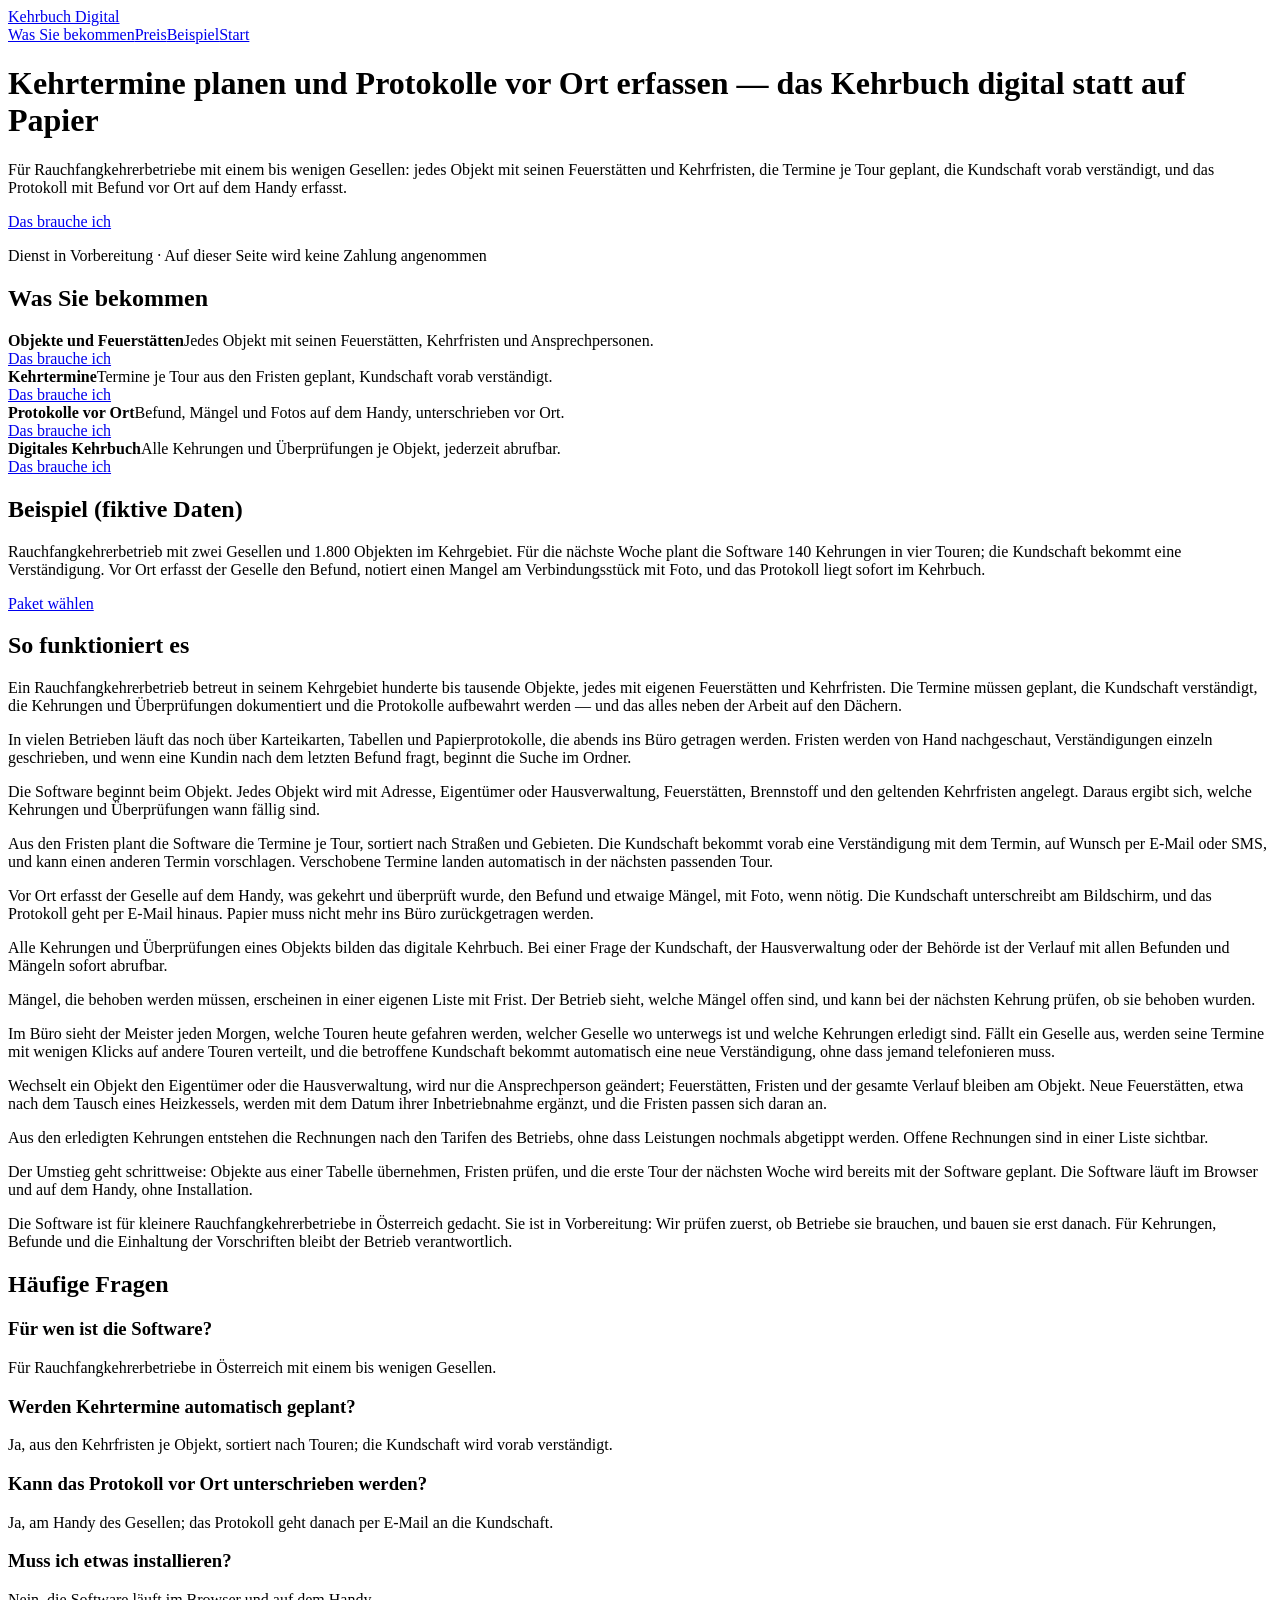
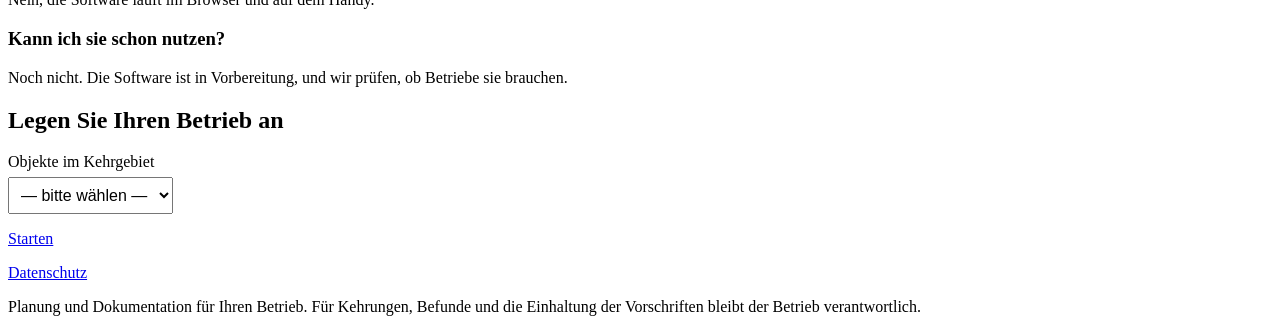
==== index.html @ efc9d14d "Смок kehrbuch: правка автора (_Гипотезы)" ====
<!doctype html>
<html lang="de-AT">
<head>
<meta charset="utf-8">
<!-- Google Tag Manager -->
<script>(function(w,d,s,l,i){w[l]=w[l]||[];w[l].push({'gtm.start':
new Date().getTime(),event:'gtm.js'});var f=d.getElementsByTagName(s)[0],
j=d.createElement(s),dl=l!='dataLayer'?'&l='+l:'';j.async=true;j.src=
'https://www.googletagmanager.com/gtm.js?id='+i+dl;f.parentNode.insertBefore(j,f);
})(window,document,'script','dataLayer','GTM-MS74G3LD');</script>
<!-- End Google Tag Manager -->
<meta name="viewport" content="width=device-width,initial-scale=1">
<link rel="canonical" href="https://kehrbuch.dokufile.com/">
<title>Rauchfangkehrer-Software — Kehrtermine und Protokolle</title>
<meta name="description" content="Für Rauchfangkehrer in Österreich: Kehrtermine je Objekt planen, Kundschaft verständigen, Befunde vor Ort erfassen und das Kehrbuch digital.">
<link rel="icon" href="favicon.svg">
<link rel="stylesheet" href="style.css">
<script src="smoke.js" defer></script>
<!-- faq-jsonld:start -->
<script type="application/ld+json">
{
 "@context": "https://schema.org",
 "@type": "FAQPage",
 "mainEntity": [
  {
   "@type": "Question",
   "name": "Für wen ist die Software?",
   "acceptedAnswer": {
    "@type": "Answer",
    "text": "Für Rauchfangkehrerbetriebe in Österreich mit einem bis wenigen Gesellen."
   }
  },
  {
   "@type": "Question",
   "name": "Werden Kehrtermine automatisch geplant?",
   "acceptedAnswer": {
    "@type": "Answer",
    "text": "Ja, aus den Kehrfristen je Objekt, sortiert nach Touren; die Kundschaft wird vorab verständigt."
   }
  },
  {
   "@type": "Question",
   "name": "Kann das Protokoll vor Ort unterschrieben werden?",
   "acceptedAnswer": {
    "@type": "Answer",
    "text": "Ja, am Handy des Gesellen; das Protokoll geht danach per E-Mail an die Kundschaft."
   }
  },
  {
   "@type": "Question",
   "name": "Muss ich etwas installieren?",
   "acceptedAnswer": {
    "@type": "Answer",
    "text": "Nein, die Software läuft im Browser und auf dem Handy."
   }
  },
  {
   "@type": "Question",
   "name": "Kann ich sie schon nutzen?",
   "acceptedAnswer": {
    "@type": "Answer",
    "text": "Noch nicht. Die Software ist in Vorbereitung, und wir prüfen, ob Betriebe sie brauchen."
   }
  }
 ]
}
</script>
<!-- faq-jsonld:end -->
</head>
<body>
<!-- Google Tag Manager (noscript) -->
<noscript><iframe src="https://www.googletagmanager.com/ns.html?id=GTM-MS74G3LD"
height="0" width="0" style="display:none;visibility:hidden"></iframe></noscript>
<!-- End Google Tag Manager (noscript) -->

<header><div class="wrap">
  <div class="logo"><a href="index.html" data-ev="click_logo_home">Kehrbuch Digital</a></div>
  <nav class="top"><a href="#was" data-ev="click_nav_was">Was Sie bekommen</a><a href="price.html" data-ev="click_nav_preis">Preis</a><a href="#beispiel" data-ev="click_nav_beispiel">Beispiel</a><a href="#start" data-ev="click_nav_start">Start</a></nav>
</div></header>

<div class="wrap">
  <div class="hero">
    <h1>Kehrtermine planen und Protokolle vor Ort erfassen — das Kehrbuch digital statt auf Papier</h1>
    <p class="sub">Für Rauchfangkehrerbetriebe mit einem bis wenigen Gesellen: jedes Objekt mit seinen Feuerstätten und Kehrfristen, die Termine je Tour geplant, die Kundschaft vorab verständigt, und das Protokoll mit Befund vor Ort auf dem Handy erfasst.</p>
    <a class="cta" href="price.html" data-ev="cta_click">Das brauche ich</a>
    <p class="cta-note">Dienst in Vorbereitung · Auf dieser Seite wird keine Zahlung angenommen</p>
  </div>

  <section id="was" data-view="features_view">
    <h2>Was Sie bekommen</h2>
    <div class="grid">
      <div class="card"><b>Objekte und Feuerstätten</b><span>Jedes Objekt mit seinen Feuerstätten, Kehrfristen und Ansprechpersonen.</span><br><a class="btn" href="price.html" data-ev="feature_objekte">Das brauche ich</a></div>
      <div class="card"><b>Kehrtermine</b><span>Termine je Tour aus den Fristen geplant, Kundschaft vorab verständigt.</span><br><a class="btn" href="price.html" data-ev="feature_termine">Das brauche ich</a></div>
      <div class="card"><b>Protokolle vor Ort</b><span>Befund, Mängel und Fotos auf dem Handy, unterschrieben vor Ort.</span><br><a class="btn" href="price.html" data-ev="feature_protokoll">Das brauche ich</a></div>
      <div class="card"><b>Digitales Kehrbuch</b><span>Alle Kehrungen und Überprüfungen je Objekt, jederzeit abrufbar.</span><br><a class="btn" href="price.html" data-ev="feature_kehrbuch">Das brauche ich</a></div>
    </div>
  </section>

  <section id="beispiel" data-view="example_view">
    <h2>Beispiel (fiktive Daten)</h2>
    <p class="fine">Rauchfangkehrerbetrieb mit zwei Gesellen und 1.800 Objekten im Kehrgebiet. Für die nächste Woche plant die Software 140 Kehrungen in vier Touren; die Kundschaft bekommt eine Verständigung. Vor Ort erfasst der Geselle den Befund, notiert einen Mangel am Verbindungsstück mit Foto, und das Protokoll liegt sofort im Kehrbuch.</p>
    <a class="cta" href="price.html" data-ev="click_cta_after_example">Paket wählen</a>
  </section>
<!-- seo-tekst:start -->
  <section id="opis">
    <h2>So funktioniert es</h2>
    <p>Ein Rauchfangkehrerbetrieb betreut in seinem Kehrgebiet hunderte bis tausende Objekte, jedes mit eigenen Feuerstätten und Kehrfristen. Die Termine müssen geplant, die Kundschaft verständigt, die Kehrungen und Überprüfungen dokumentiert und die Protokolle aufbewahrt werden — und das alles neben der Arbeit auf den Dächern.</p>
    <p>In vielen Betrieben läuft das noch über Karteikarten, Tabellen und Papierprotokolle, die abends ins Büro getragen werden. Fristen werden von Hand nachgeschaut, Verständigungen einzeln geschrieben, und wenn eine Kundin nach dem letzten Befund fragt, beginnt die Suche im Ordner.</p>
    <p>Die Software beginnt beim Objekt. Jedes Objekt wird mit Adresse, Eigentümer oder Hausverwaltung, Feuerstätten, Brennstoff und den geltenden Kehrfristen angelegt. Daraus ergibt sich, welche Kehrungen und Überprüfungen wann fällig sind.</p>
    <p>Aus den Fristen plant die Software die Termine je Tour, sortiert nach Straßen und Gebieten. Die Kundschaft bekommt vorab eine Verständigung mit dem Termin, auf Wunsch per E-Mail oder SMS, und kann einen anderen Termin vorschlagen. Verschobene Termine landen automatisch in der nächsten passenden Tour.</p>
    <p>Vor Ort erfasst der Geselle auf dem Handy, was gekehrt und überprüft wurde, den Befund und etwaige Mängel, mit Foto, wenn nötig. Die Kundschaft unterschreibt am Bildschirm, und das Protokoll geht per E-Mail hinaus. Papier muss nicht mehr ins Büro zurückgetragen werden.</p>
    <p>Alle Kehrungen und Überprüfungen eines Objekts bilden das digitale Kehrbuch. Bei einer Frage der Kundschaft, der Hausverwaltung oder der Behörde ist der Verlauf mit allen Befunden und Mängeln sofort abrufbar.</p>
    <p>Mängel, die behoben werden müssen, erscheinen in einer eigenen Liste mit Frist. Der Betrieb sieht, welche Mängel offen sind, und kann bei der nächsten Kehrung prüfen, ob sie behoben wurden.</p>
    <p>Im Büro sieht der Meister jeden Morgen, welche Touren heute gefahren werden, welcher Geselle wo unterwegs ist und welche Kehrungen erledigt sind. Fällt ein Geselle aus, werden seine Termine mit wenigen Klicks auf andere Touren verteilt, und die betroffene Kundschaft bekommt automatisch eine neue Verständigung, ohne dass jemand telefonieren muss.</p>
    <p>Wechselt ein Objekt den Eigentümer oder die Hausverwaltung, wird nur die Ansprechperson geändert; Feuerstätten, Fristen und der gesamte Verlauf bleiben am Objekt. Neue Feuerstätten, etwa nach dem Tausch eines Heizkessels, werden mit dem Datum ihrer Inbetriebnahme ergänzt, und die Fristen passen sich daran an.</p>
    <p>Aus den erledigten Kehrungen entstehen die Rechnungen nach den Tarifen des Betriebs, ohne dass Leistungen nochmals abgetippt werden. Offene Rechnungen sind in einer Liste sichtbar.</p>
    <p>Der Umstieg geht schrittweise: Objekte aus einer Tabelle übernehmen, Fristen prüfen, und die erste Tour der nächsten Woche wird bereits mit der Software geplant. Die Software läuft im Browser und auf dem Handy, ohne Installation.</p>
    <p>Die Software ist für kleinere Rauchfangkehrerbetriebe in Österreich gedacht. Sie ist in Vorbereitung: Wir prüfen zuerst, ob Betriebe sie brauchen, und bauen sie erst danach. Für Kehrungen, Befunde und die Einhaltung der Vorschriften bleibt der Betrieb verantwortlich.</p>
  </section>
  <section id="faq">
    <h2>Häufige Fragen</h2>
    <h3>Für wen ist die Software?</h3>
    <p>Für Rauchfangkehrerbetriebe in Österreich mit einem bis wenigen Gesellen.</p>
    <h3>Werden Kehrtermine automatisch geplant?</h3>
    <p>Ja, aus den Kehrfristen je Objekt, sortiert nach Touren; die Kundschaft wird vorab verständigt.</p>
    <h3>Kann das Protokoll vor Ort unterschrieben werden?</h3>
    <p>Ja, am Handy des Gesellen; das Protokoll geht danach per E-Mail an die Kundschaft.</p>
    <h3>Muss ich etwas installieren?</h3>
    <p>Nein, die Software läuft im Browser und auf dem Handy.</p>
    <h3>Kann ich sie schon nutzen?</h3>
    <p>Noch nicht. Die Software ist in Vorbereitung, und wir prüfen, ob Betriebe sie brauchen.</p>
  </section>
<!-- seo-tekst:end -->
  <section id="start" data-view="start_view">
    <h2>Legen Sie Ihren Betrieb an</h2>
    <p><label>Objekte im Kehrgebiet<br><select data-ev-focus="form_start" style="margin-top:6px;padding:8px;font-size:16px"><option value="">— bitte wählen —</option><option>Bis 500</option><option>500–1.500</option><option>1.500–4.000</option><option>Mehr als 4.000</option></select></label></p>
    <a class="cta" href="price.html" data-ev="form_submit_click">Starten</a>
  </section>
</div>

<footer><div class="wrap">
  <p><a href="privacy.html" data-ev="click_legal_privacy">Datenschutz</a></p>
  <p class="muted">Planung und Dokumentation für Ihren Betrieb. Für Kehrungen, Befunde und die Einhaltung der Vorschriften bleibt der Betrieb verantwortlich.</p>
</div></footer>

</body>
</html>
---- style.css ----
/* Общая база смоков (СМ-23): стиль — один на все смоки, правит «Смоки» в super-romeo/smoki-base. */
@import url("https://super-romeo.github.io/smoki-base/v1/style.css");
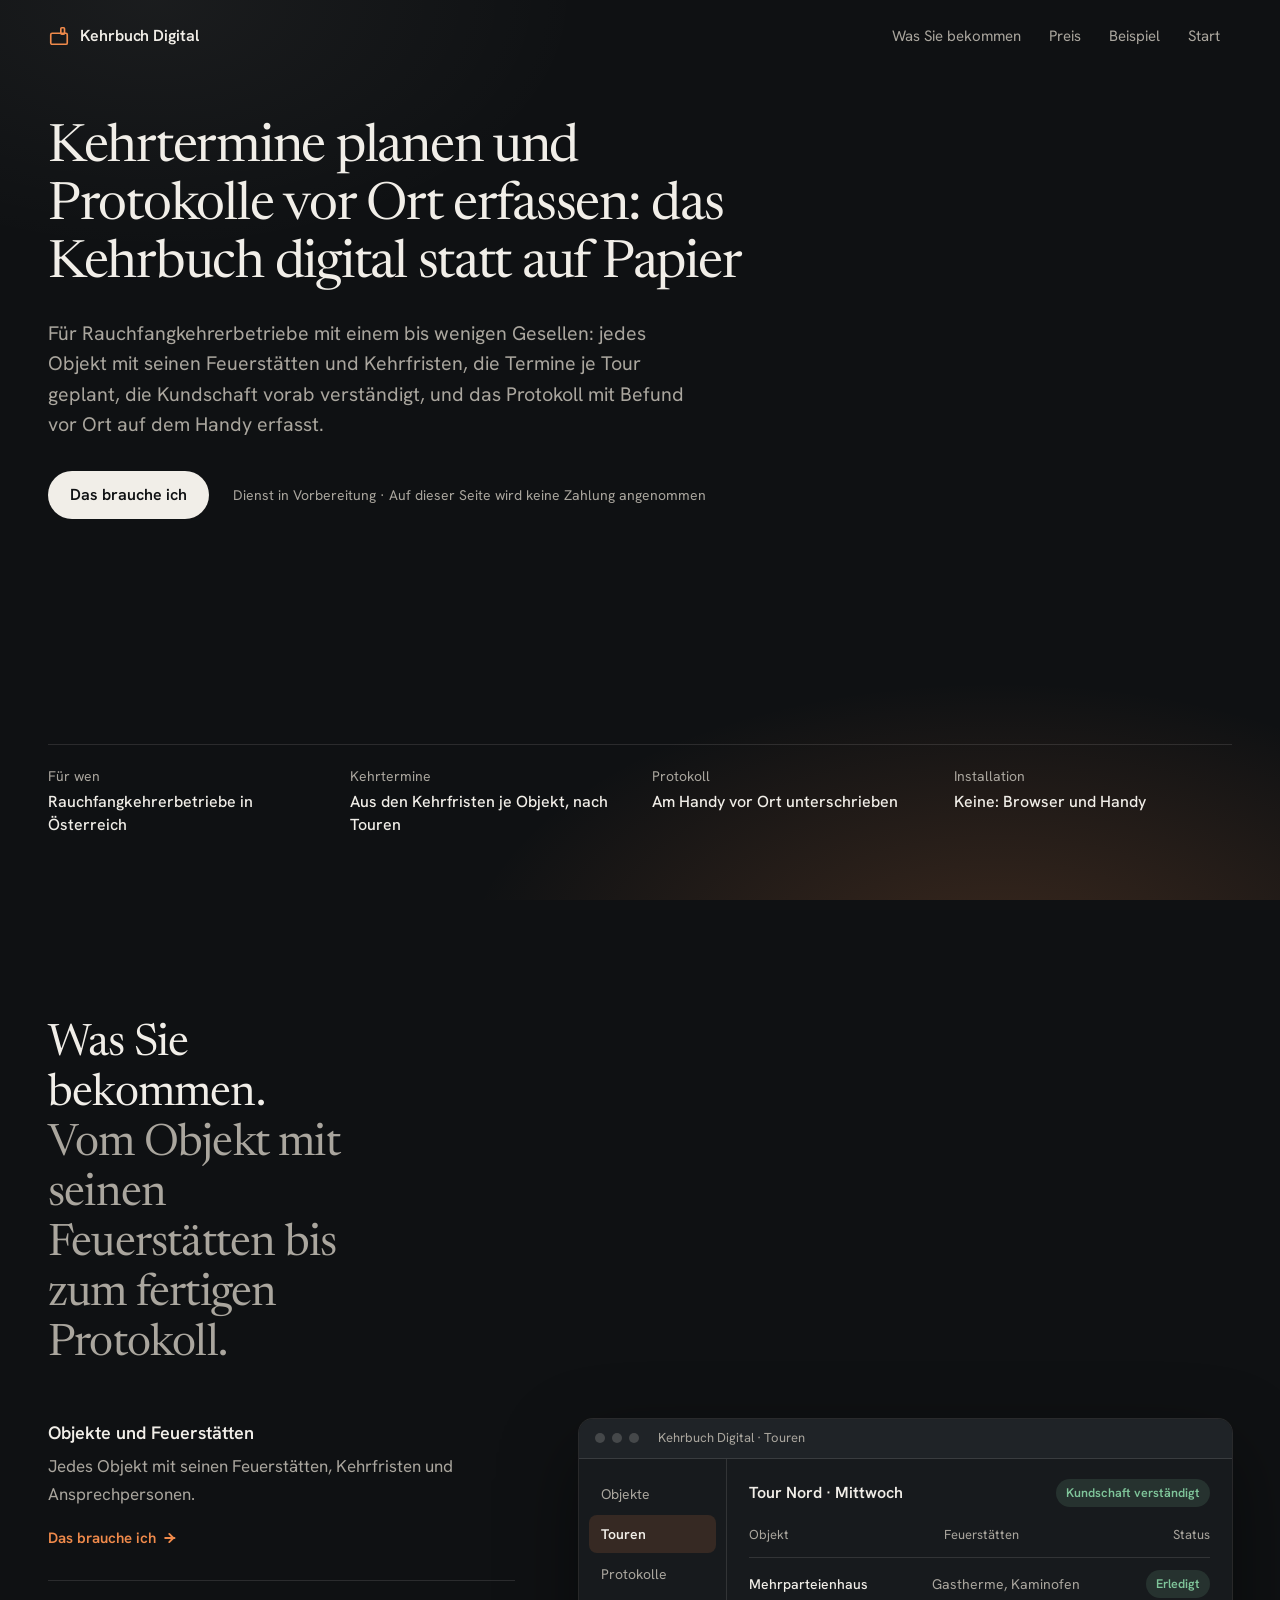
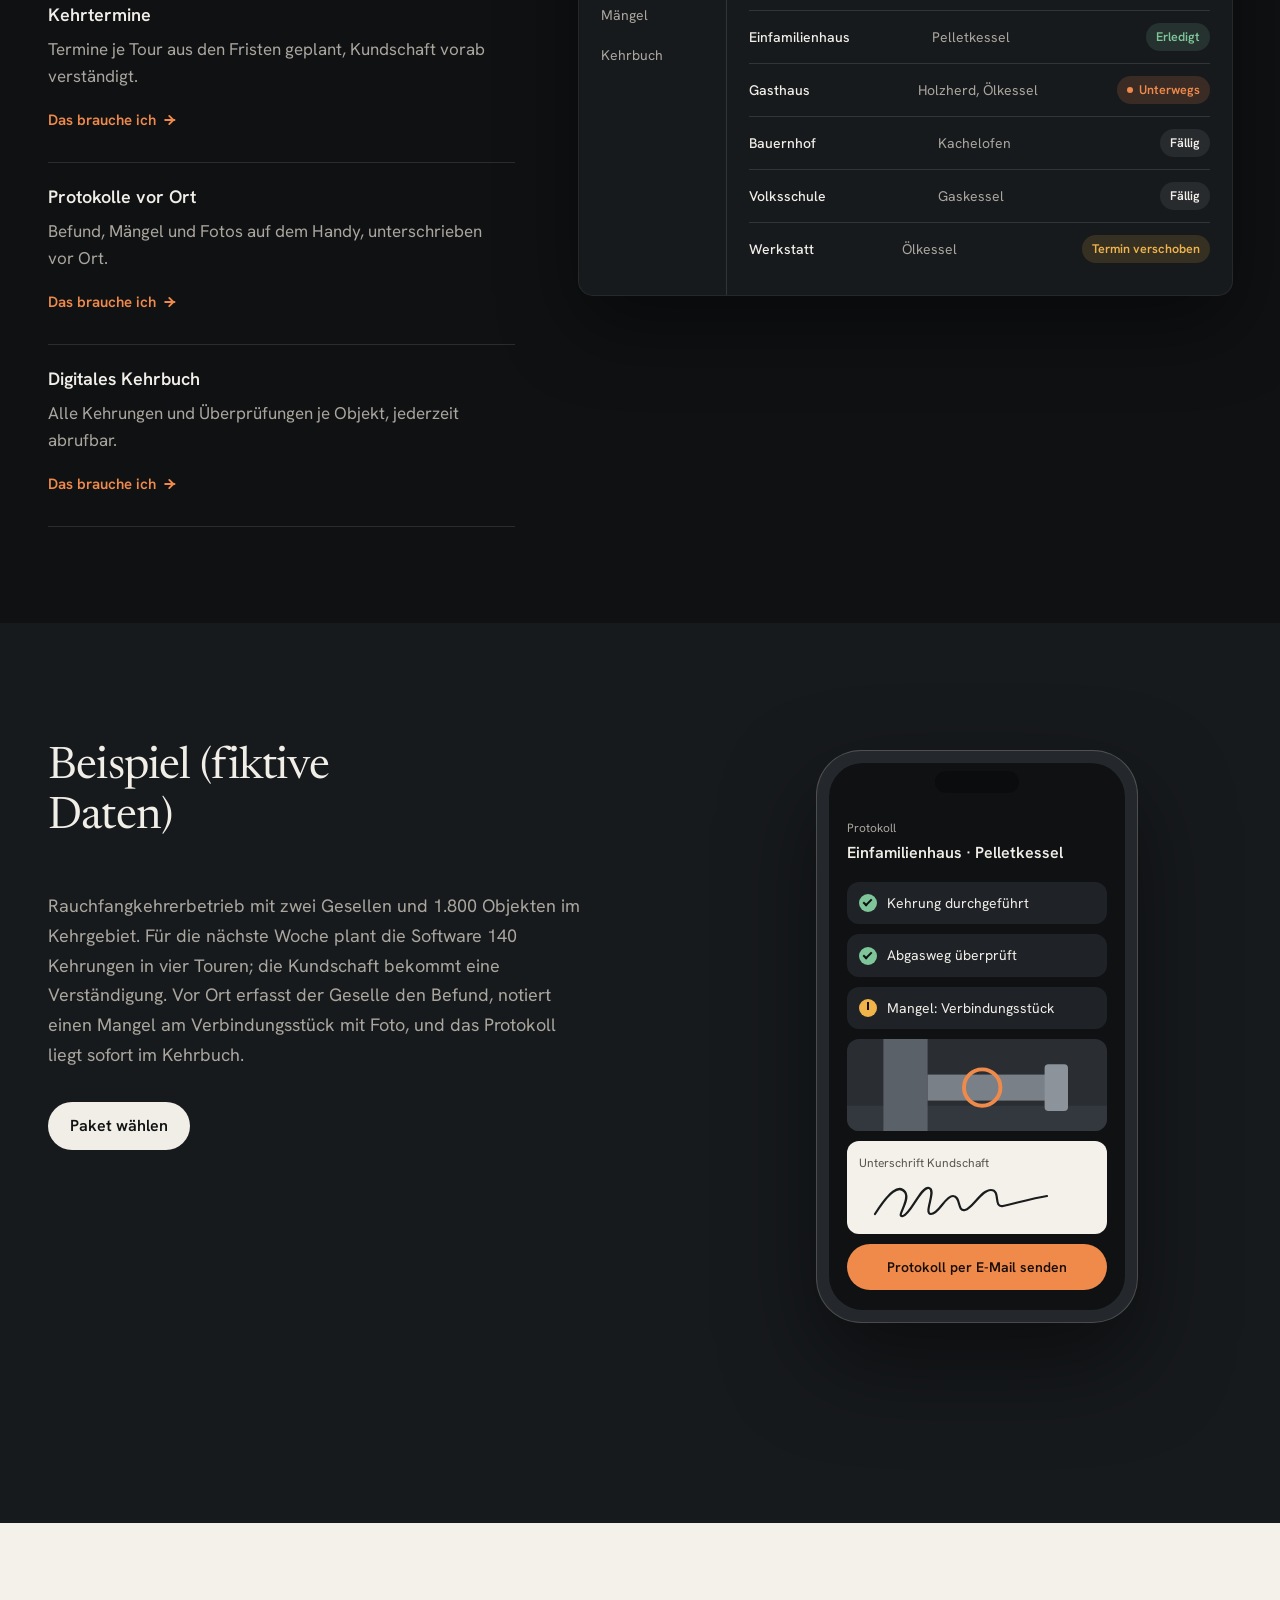
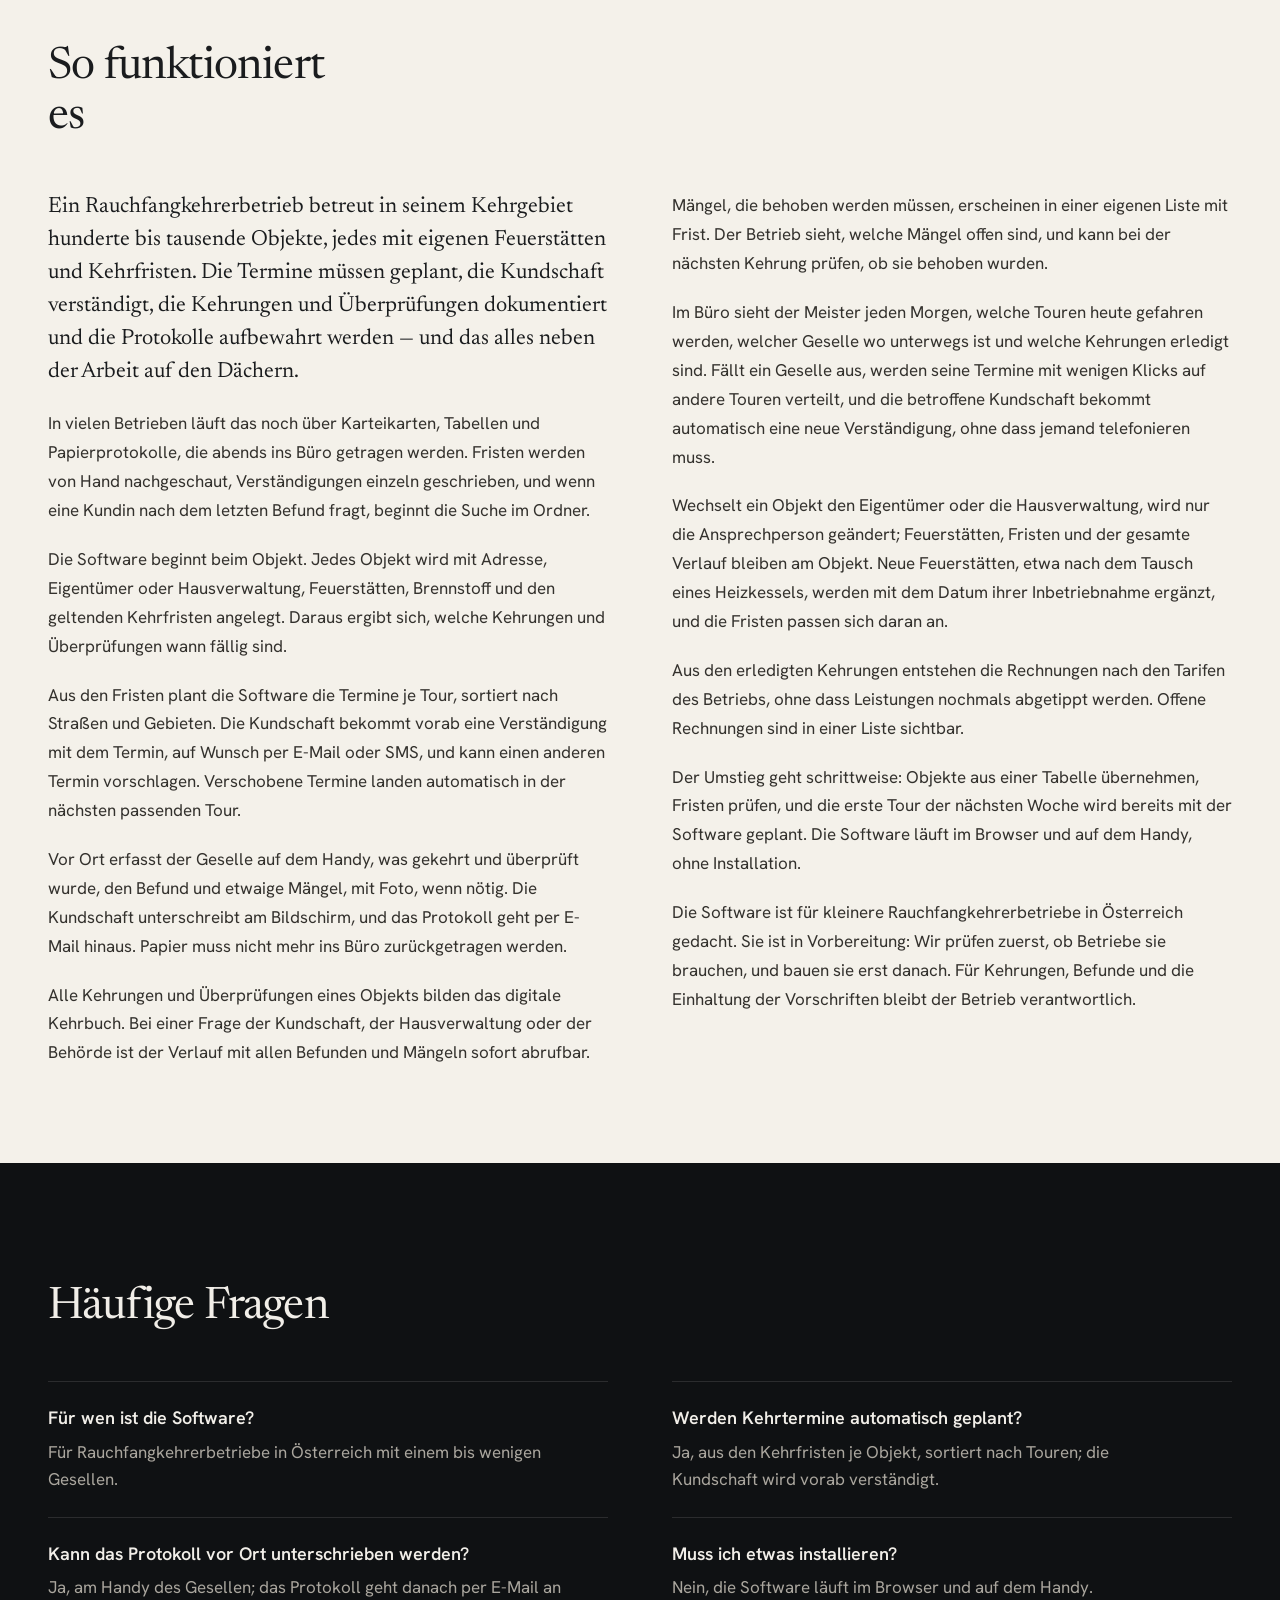
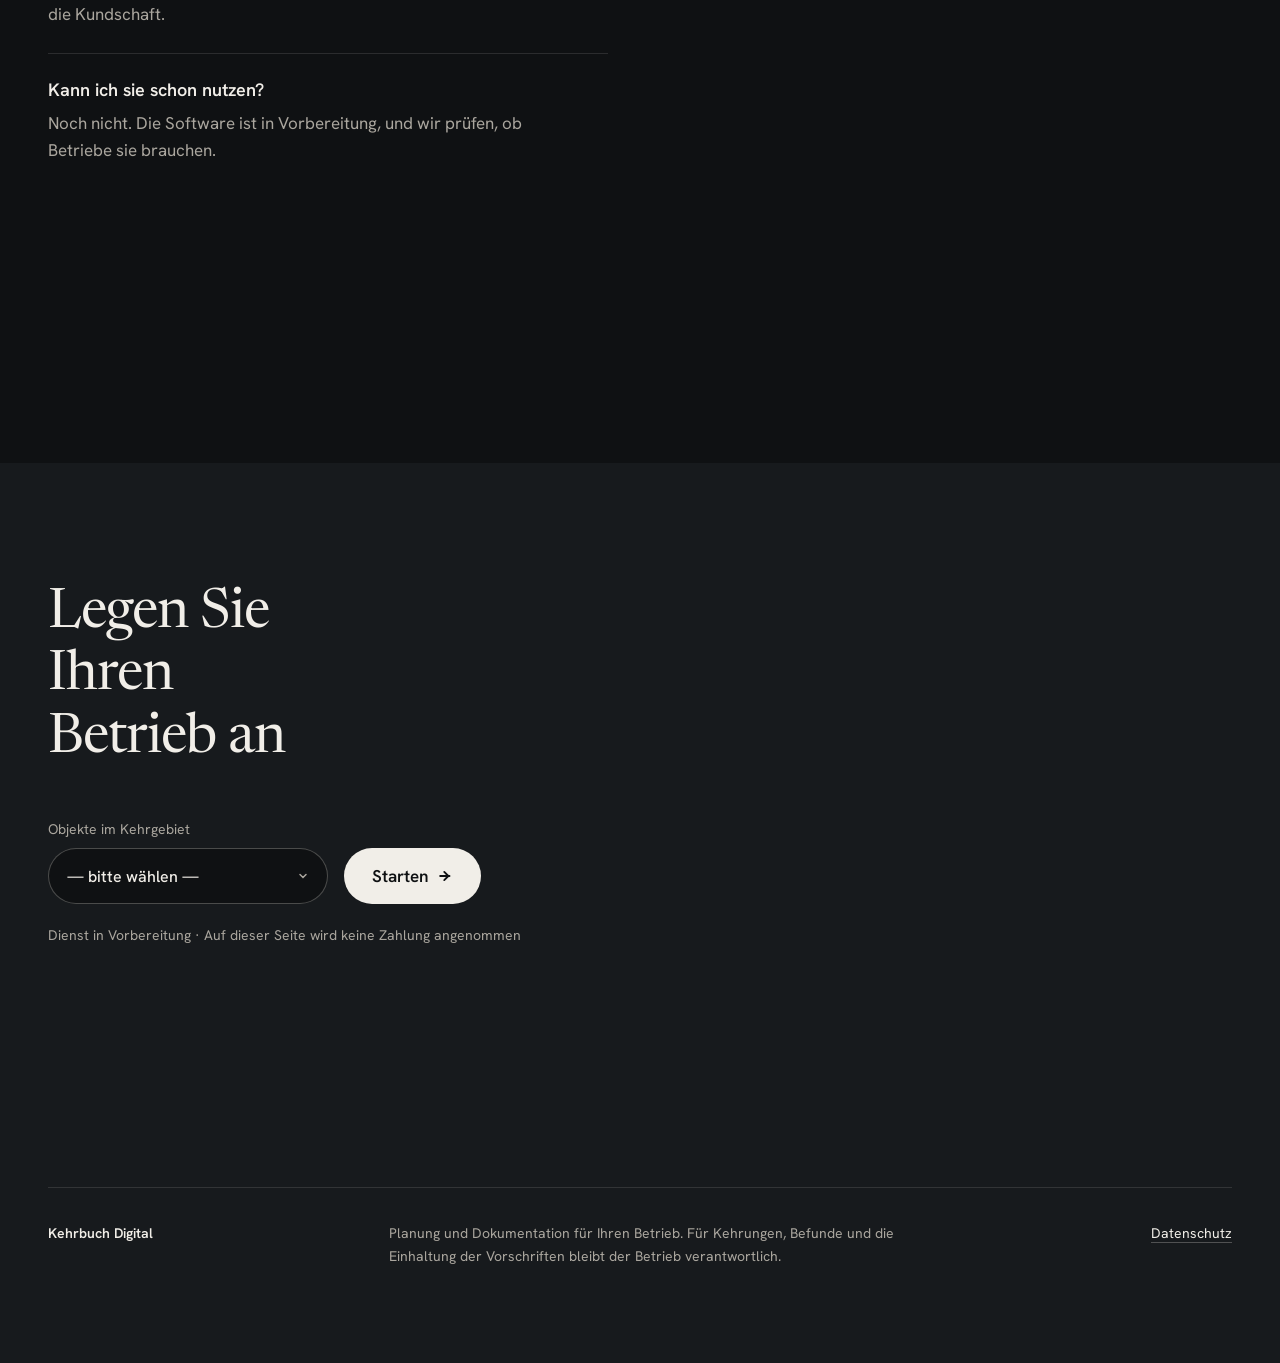
==== commit ae686b91: "Главная: чистый стиль «Taste Skill, первый экран statement» — вариант для выбора Владельцем (09.11.2" ====
--- a/index.html
+++ b/index.html
@@ -15,6 +15,10 @@
 <meta name="description" content="Für Rauchfangkehrer in Österreich: Kehrtermine je Objekt planen, Kundschaft verständigen, Befunde vor Ort erfassen und das Kehrbuch digital.">
 <link rel="icon" href="favicon.svg">
 <link rel="stylesheet" href="style.css">
+<link rel="preconnect" href="https://fonts.googleapis.com">
+<link rel="preconnect" href="https://fonts.gstatic.com" crossorigin>
+<link rel="stylesheet" href="https://fonts.googleapis.com/css2?family=Newsreader:opsz,wght@6..72,300..600&family=Hanken+Grotesk:wght@400..600&display=swap">
+<link rel="stylesheet" href="variant.css">
 <script src="smoke.js" defer></script>
 <!-- faq-jsonld:start -->
 <script type="application/ld+json">
@@ -72,38 +76,101 @@
 <noscript><iframe src="https://www.googletagmanager.com/ns.html?id=GTM-MS74G3LD"
 height="0" width="0" style="display:none;visibility:hidden"></iframe></noscript>
 <!-- End Google Tag Manager (noscript) -->
-
-<header><div class="wrap">
-  <div class="logo"><a href="index.html" data-ev="click_logo_home">Kehrbuch Digital</a></div>
-  <nav class="top"><a href="#was" data-ev="click_nav_was">Was Sie bekommen</a><a href="price.html" data-ev="click_nav_preis">Preis</a><a href="#beispiel" data-ev="click_nav_beispiel">Beispiel</a><a href="#start" data-ev="click_nav_start">Start</a></nav>
+<!-- tasteskill 2.5 · kind: software · hero: statement · page: dark soot ground, ember accent, one light band (So funktioniert es) · pairing: Newsreader / Hanken Grotesk · buttons: solid · moment: the protocol card signs itself (card loop, 3.6 s) -->
+
+<header class="nav"><div class="wrap nav__bar">
+  <div class="logo"><a class="nav__logo" href="index.html" data-ev="click_logo_home"><svg class="mark" viewBox="0 0 24 24" aria-hidden="true"><rect x="3" y="9" width="18" height="12" rx="1.5"/><rect x="14" y="3" width="4" height="7" rx="1"/></svg>Kehrbuch Digital</a></div>
+  <nav class="top nav__links" aria-label="Hauptnavigation"><a href="#was" data-ev="click_nav_was">Was Sie bekommen</a><a href="price.html" data-ev="click_nav_preis">Preis</a><a href="#beispiel" data-ev="click_nav_beispiel">Beispiel</a><a href="#start" data-ev="click_nav_start">Start</a></nav>
 </div></header>
 
-<div class="wrap">
-  <div class="hero">
-    <h1>Kehrtermine planen und Protokolle vor Ort erfassen — das Kehrbuch digital statt auf Papier</h1>
-    <p class="sub">Für Rauchfangkehrerbetriebe mit einem bis wenigen Gesellen: jedes Objekt mit seinen Feuerstätten und Kehrfristen, die Termine je Tour geplant, die Kundschaft vorab verständigt, und das Protokoll mit Befund vor Ort auf dem Handy erfasst.</p>
-    <a class="cta" href="price.html" data-ev="cta_click">Das brauche ich</a>
-    <p class="cta-note">Dienst in Vorbereitung · Auf dieser Seite wird keine Zahlung angenommen</p>
-  </div>
-
-  <section id="was" data-view="features_view">
-    <h2>Was Sie bekommen</h2>
-    <div class="grid">
-      <div class="card"><b>Objekte und Feuerstätten</b><span>Jedes Objekt mit seinen Feuerstätten, Kehrfristen und Ansprechpersonen.</span><br><a class="btn" href="price.html" data-ev="feature_objekte">Das brauche ich</a></div>
-      <div class="card"><b>Kehrtermine</b><span>Termine je Tour aus den Fristen geplant, Kundschaft vorab verständigt.</span><br><a class="btn" href="price.html" data-ev="feature_termine">Das brauche ich</a></div>
-      <div class="card"><b>Protokolle vor Ort</b><span>Befund, Mängel und Fotos auf dem Handy, unterschrieben vor Ort.</span><br><a class="btn" href="price.html" data-ev="feature_protokoll">Das brauche ich</a></div>
-      <div class="card"><b>Digitales Kehrbuch</b><span>Alle Kehrungen und Überprüfungen je Objekt, jederzeit abrufbar.</span><br><a class="btn" href="price.html" data-ev="feature_kehrbuch">Das brauche ich</a></div>
-    </div>
-  </section>
-
-  <section id="beispiel" data-view="example_view">
-    <h2>Beispiel (fiktive Daten)</h2>
-    <p class="fine">Rauchfangkehrerbetrieb mit zwei Gesellen und 1.800 Objekten im Kehrgebiet. Für die nächste Woche plant die Software 140 Kehrungen in vier Touren; die Kundschaft bekommt eine Verständigung. Vor Ort erfasst der Geselle den Befund, notiert einen Mangel am Verbindungsstück mit Foto, und das Protokoll liegt sofort im Kehrbuch.</p>
-    <a class="cta" href="price.html" data-ev="click_cta_after_example">Paket wählen</a>
+<main>
+  <section class="hero hero--statement" data-enter aria-labelledby="hero-h">
+    <div class="wrap"><div class="hero-text hero__in">
+      <div class="hero__main">
+        <h1 id="hero-h">Kehrtermine planen und Protokolle vor Ort erfassen: das Kehrbuch digital statt auf Papier</h1>
+        <p class="hero__lead">Für Rauchfangkehrerbetriebe mit einem bis wenigen Gesellen: jedes Objekt mit seinen Feuerstätten und Kehrfristen, die Termine je Tour geplant, die Kundschaft vorab verständigt, und das Protokoll mit Befund vor Ort auf dem Handy erfasst.</p>
+        <div class="btn-row">
+          <a class="btn btn--primary" href="price.html" data-ev="cta_click">Das brauche ich</a>
+          <p class="cta-note">Dienst in Vorbereitung · Auf dieser Seite wird keine Zahlung angenommen</p>
+        </div>
+      </div>
+      <dl class="hero__facts">
+        <div><dt>Für wen</dt><dd>Rauchfangkehrerbetriebe in Österreich</dd></div>
+        <div><dt>Kehrtermine</dt><dd>Aus den Kehrfristen je Objekt, nach Touren</dd></div>
+        <div><dt>Protokoll</dt><dd>Am Handy vor Ort unterschrieben</dd></div>
+        <div><dt>Installation</dt><dd>Keine: Browser und Handy</dd></div>
+      </dl>
+    </div></div>
+  </section>
+
+  <section class="section" id="was" data-view="features_view" aria-labelledby="was-h">
+    <div class="wrap">
+      <div class="section-head">
+        <h2 id="was-h">Was Sie bekommen. <span class="muted">Vom Objekt mit seinen Feuerstätten bis zum fertigen Protokoll.</span></h2>
+      </div>
+      <div class="was-grid">
+        <ul class="feat">
+          <li class="feat__item"><b>Objekte und Feuerstätten</b><span>Jedes Objekt mit seinen Feuerstätten, Kehrfristen und Ansprechpersonen.</span><a class="link-arrow" href="price.html" data-ev="feature_objekte">Das brauche ich<svg class="m-arrow" viewBox="0 0 12 12" aria-hidden="true"><path d="M1 6h8M4.5 2.5 8 6l-3.5 3.5"/></svg></a></li>
+          <li class="feat__item"><b>Kehrtermine</b><span>Termine je Tour aus den Fristen geplant, Kundschaft vorab verständigt.</span><a class="link-arrow" href="price.html" data-ev="feature_termine">Das brauche ich<svg class="m-arrow" viewBox="0 0 12 12" aria-hidden="true"><path d="M1 6h8M4.5 2.5 8 6l-3.5 3.5"/></svg></a></li>
+          <li class="feat__item"><b>Protokolle vor Ort</b><span>Befund, Mängel und Fotos auf dem Handy, unterschrieben vor Ort.</span><a class="link-arrow" href="price.html" data-ev="feature_protokoll">Das brauche ich<svg class="m-arrow" viewBox="0 0 12 12" aria-hidden="true"><path d="M1 6h8M4.5 2.5 8 6l-3.5 3.5"/></svg></a></li>
+          <li class="feat__item"><b>Digitales Kehrbuch</b><span>Alle Kehrungen und Überprüfungen je Objekt, jederzeit abrufbar.</span><a class="link-arrow" href="price.html" data-ev="feature_kehrbuch">Das brauche ich<svg class="m-arrow" viewBox="0 0 12 12" aria-hidden="true"><path d="M1 6h8M4.5 2.5 8 6l-3.5 3.5"/></svg></a></li>
+        </ul>
+
+        <div class="app-frame" role="img" aria-label="Ansicht der Software: eine Tour mit fälligen Kehrungen je Objekt und dem Stand der Verständigung">
+          <div class="app-frame__bar" aria-hidden="true"><i></i><i></i><i></i><span>Kehrbuch Digital · Touren</span></div>
+          <div class="app" aria-hidden="true">
+            <div class="app__side">
+              <span>Objekte</span><span class="is-on">Touren</span><span>Protokolle</span><span>Mängel</span><span>Kehrbuch</span>
+            </div>
+            <div class="app__main">
+              <div class="app__head"><strong>Tour Nord · Mittwoch</strong><em class="chip chip--ok">Kundschaft verständigt</em></div>
+              <div class="app__row app__row--h"><span>Objekt</span><span>Feuerstätten</span><span>Status</span></div>
+              <div class="app__row"><span>Mehrparteienhaus</span><span>Gastherme, Kaminofen</span><em class="chip chip--ok">Erledigt</em></div>
+              <div class="app__row"><span>Einfamilienhaus</span><span>Pelletkessel</span><em class="chip chip--ok">Erledigt</em></div>
+              <div class="app__row"><span>Gasthaus</span><span>Holzherd, Ölkessel</span><em class="chip chip--due">Unterwegs</em></div>
+              <div class="app__row"><span>Bauernhof</span><span>Kachelofen</span><em class="chip">Fällig</em></div>
+              <div class="app__row"><span>Volksschule</span><span>Gaskessel</span><em class="chip">Fällig</em></div>
+              <div class="app__row app__row--warn"><span>Werkstatt</span><span>Ölkessel</span><em class="chip chip--warn">Termin verschoben</em></div>
+            </div>
+          </div>
+        </div>
+      </div>
+    </div>
+  </section>
+
+  <section class="section" id="beispiel" data-view="example_view" aria-labelledby="bsp-h">
+    <div class="wrap bsp">
+      <div class="bsp__text">
+        <div class="section-head"><h2 id="bsp-h">Beispiel (fiktive Daten)</h2></div>
+        <p class="fine">Rauchfangkehrerbetrieb mit zwei Gesellen und 1.800 Objekten im Kehrgebiet. Für die nächste Woche plant die Software 140 Kehrungen in vier Touren; die Kundschaft bekommt eine Verständigung. Vor Ort erfasst der Geselle den Befund, notiert einen Mangel am Verbindungsstück mit Foto, und das Protokoll liegt sofort im Kehrbuch.</p>
+        <a class="btn btn--primary" href="price.html" data-ev="click_cta_after_example">Paket wählen</a>
+      </div>
+      <div class="phone-stage" role="img" aria-label="Ein Handy mit dem Protokoll vor Ort: Befund, Mangel am Verbindungsstück mit Foto und Unterschrift der Kundschaft">
+        <div class="phone" aria-hidden="true">
+          <div class="phone__notch"></div>
+          <div class="phone__screen">
+            <div class="p-head"><small>Protokoll</small><strong>Einfamilienhaus · Pelletkessel</strong></div>
+            <div class="p-line p-line--ok"><span class="tick"></span>Kehrung durchgeführt</div>
+            <div class="p-line p-line--ok"><span class="tick"></span>Abgasweg überprüft</div>
+            <div class="p-line p-line--warn"><span class="tick tick--warn"></span>Mangel: Verbindungsstück</div>
+            <div class="p-photo">
+              <svg viewBox="0 0 200 92" preserveAspectRatio="xMidYMid slice"><rect width="200" height="92" fill="#2a2e33"/><rect x="0" y="62" width="200" height="30" fill="#33383e"/><rect x="28" y="10" width="34" height="82" fill="#5b6168"/><rect x="62" y="38" width="96" height="20" fill="#7a8088"/><rect x="152" y="30" width="18" height="36" rx="3" fill="#8d939b"/><circle cx="104" cy="48" r="14" fill="none" stroke="#f08a4b" stroke-width="3"/></svg>
+            </div>
+            <div class="p-sign">
+              <small>Unterschrift Kundschaft</small>
+              <svg viewBox="0 0 220 56"><path class="sig" d="M8 40c14-22 24-30 30-22s-10 26-2 24 18-30 26-28-6 26 2 26 14-18 22-18 4 16 12 14 16-20 26-20 2 18 12 16 30-8 44-10"/></svg>
+            </div>
+            <div class="p-send">Protokoll per E-Mail senden</div>
+          </div>
+        </div>
+      </div>
+    </div>
   </section>
 <!-- seo-tekst:start -->
-  <section id="opis">
-    <h2>So funktioniert es</h2>
+  <section id="opis" class="section section--light" aria-labelledby="opis-h">
+    <div class="wrap">
+      <div class="section-head"><h2 id="opis-h">So funktioniert es</h2></div>
+      <div class="prose">
     <p>Ein Rauchfangkehrerbetrieb betreut in seinem Kehrgebiet hunderte bis tausende Objekte, jedes mit eigenen Feuerstätten und Kehrfristen. Die Termine müssen geplant, die Kundschaft verständigt, die Kehrungen und Überprüfungen dokumentiert und die Protokolle aufbewahrt werden — und das alles neben der Arbeit auf den Dächern.</p>
     <p>In vielen Betrieben läuft das noch über Karteikarten, Tabellen und Papierprotokolle, die abends ins Büro getragen werden. Fristen werden von Hand nachgeschaut, Verständigungen einzeln geschrieben, und wenn eine Kundin nach dem letzten Befund fragt, beginnt die Suche im Ordner.</p>
     <p>Die Software beginnt beim Objekt. Jedes Objekt wird mit Adresse, Eigentümer oder Hausverwaltung, Feuerstätten, Brennstoff und den geltenden Kehrfristen angelegt. Daraus ergibt sich, welche Kehrungen und Überprüfungen wann fällig sind.</p>
@@ -116,32 +183,48 @@
     <p>Aus den erledigten Kehrungen entstehen die Rechnungen nach den Tarifen des Betriebs, ohne dass Leistungen nochmals abgetippt werden. Offene Rechnungen sind in einer Liste sichtbar.</p>
     <p>Der Umstieg geht schrittweise: Objekte aus einer Tabelle übernehmen, Fristen prüfen, und die erste Tour der nächsten Woche wird bereits mit der Software geplant. Die Software läuft im Browser und auf dem Handy, ohne Installation.</p>
     <p>Die Software ist für kleinere Rauchfangkehrerbetriebe in Österreich gedacht. Sie ist in Vorbereitung: Wir prüfen zuerst, ob Betriebe sie brauchen, und bauen sie erst danach. Für Kehrungen, Befunde und die Einhaltung der Vorschriften bleibt der Betrieb verantwortlich.</p>
-  </section>
-  <section id="faq">
-    <h2>Häufige Fragen</h2>
-    <h3>Für wen ist die Software?</h3>
-    <p>Für Rauchfangkehrerbetriebe in Österreich mit einem bis wenigen Gesellen.</p>
-    <h3>Werden Kehrtermine automatisch geplant?</h3>
-    <p>Ja, aus den Kehrfristen je Objekt, sortiert nach Touren; die Kundschaft wird vorab verständigt.</p>
-    <h3>Kann das Protokoll vor Ort unterschrieben werden?</h3>
-    <p>Ja, am Handy des Gesellen; das Protokoll geht danach per E-Mail an die Kundschaft.</p>
-    <h3>Muss ich etwas installieren?</h3>
-    <p>Nein, die Software läuft im Browser und auf dem Handy.</p>
-    <h3>Kann ich sie schon nutzen?</h3>
-    <p>Noch nicht. Die Software ist in Vorbereitung, und wir prüfen, ob Betriebe sie brauchen.</p>
+      </div>
+    </div>
+  </section>
+  <section id="faq" class="section" aria-labelledby="faq-h">
+    <div class="wrap">
+      <div class="section-head"><h2 id="faq-h">Häufige Fragen</h2></div>
+      <div class="faq">
+        <div class="faq__item"><h3>Für wen ist die Software?</h3>
+        <p>Für Rauchfangkehrerbetriebe in Österreich mit einem bis wenigen Gesellen.</p></div>
+        <div class="faq__item"><h3>Werden Kehrtermine automatisch geplant?</h3>
+        <p>Ja, aus den Kehrfristen je Objekt, sortiert nach Touren; die Kundschaft wird vorab verständigt.</p></div>
+        <div class="faq__item"><h3>Kann das Protokoll vor Ort unterschrieben werden?</h3>
+        <p>Ja, am Handy des Gesellen; das Protokoll geht danach per E-Mail an die Kundschaft.</p></div>
+        <div class="faq__item"><h3>Muss ich etwas installieren?</h3>
+        <p>Nein, die Software läuft im Browser und auf dem Handy.</p></div>
+        <div class="faq__item"><h3>Kann ich sie schon nutzen?</h3>
+        <p>Noch nicht. Die Software ist in Vorbereitung, und wir prüfen, ob Betriebe sie brauchen.</p></div>
+      </div>
+    </div>
   </section>
 <!-- seo-tekst:end -->
-  <section id="start" data-view="start_view">
-    <h2>Legen Sie Ihren Betrieb an</h2>
-    <p><label>Objekte im Kehrgebiet<br><select data-ev-focus="form_start" style="margin-top:6px;padding:8px;font-size:16px"><option value="">— bitte wählen —</option><option>Bis 500</option><option>500–1.500</option><option>1.500–4.000</option><option>Mehr als 4.000</option></select></label></p>
-    <a class="cta" href="price.html" data-ev="form_submit_click">Starten</a>
-  </section>
-</div>
-
-<footer><div class="wrap">
-  <p><a href="privacy.html" data-ev="click_legal_privacy">Datenschutz</a></p>
-  <p class="muted">Planung und Dokumentation für Ihren Betrieb. Für Kehrungen, Befunde und die Einhaltung der Vorschriften bleibt der Betrieb verantwortlich.</p>
-</div></footer>
+</main>
+
+<footer class="footer closing">
+  <div class="wrap">
+    <section id="start" class="closing__cta" data-view="start_view" aria-labelledby="start-h">
+      <div class="section-head"><h2 id="start-h">Legen Sie Ihren Betrieb an</h2></div>
+      <div class="start-form">
+        <label class="field">Objekte im Kehrgebiet
+          <select data-ev-focus="form_start"><option value="">— bitte wählen —</option><option>Bis 500</option><option>500–1.500</option><option>1.500–4.000</option><option>Mehr als 4.000</option></select>
+        </label>
+        <a class="btn btn--primary btn--xl" href="price.html" data-ev="form_submit_click">Starten<svg class="m-arrow" viewBox="0 0 12 12" aria-hidden="true"><path d="M1 6h8M4.5 2.5 8 6l-3.5 3.5"/></svg></a>
+      </div>
+      <p class="cta-note">Dienst in Vorbereitung · Auf dieser Seite wird keine Zahlung angenommen</p>
+    </section>
+    <div class="closing__links">
+      <p class="footer__brand">Kehrbuch Digital</p>
+      <p class="muted">Planung und Dokumentation für Ihren Betrieb. Für Kehrungen, Befunde und die Einhaltung der Vorschriften bleibt der Betrieb verantwortlich.</p>
+      <p class="footer__legal"><a href="privacy.html" data-ev="click_legal_privacy">Datenschutz</a></p>
+    </div>
+  </div>
+</footer>
 
 </body>
 </html>
--- a/variant.css
+++ b/variant.css
@@ -0,0 +1,232 @@
+/* Kehrbuch Digital: tasteskill 2.5, statement hero. Self-sufficient: works with or without the shared base. */
+:root {
+  --p-bg: #0f1113; --p-surface: #171a1d; --p-surface-2: #1f2327;
+  --p-ink: #f1eee8; --p-muted: #aaa69e; --p-line: rgb(241 238 232 / .12); --p-line-strong: rgb(241 238 232 / .26);
+  --p-accent: #f08a4b; --p-accent-ink: #1a0f08; --p-ok: #7fc59a; --p-warn: #f0b44b;
+  --p-inv-bg: #f4f1ea; --p-inv-ink: #1a1c1e; --p-inv-muted: #57544e; --p-inv-line: rgb(26 28 30 / .12);
+  --font-display: "Newsreader", Georgia, "Times New Roman", serif;
+  --font-text: "Hanken Grotesk", system-ui, -apple-system, "Segoe UI", sans-serif;
+  --gutter: 24px; --maxw: 1184px; --side: 48px;
+  --padt: 120px; --padb: 96px; --r: 14px; --r-sm: 8px;
+  --t-body: 17px; --t-small: 14px;
+  --ease: cubic-bezier(.2, .7, .2, 1);
+  color-scheme: dark;
+}
+@media (max-width: 1023px) { :root { --side: 32px; --padt: 104px; --padb: 80px; } }
+@media (max-width: 639px)  { :root { --side: 16px; --padt: 88px; --padb: 56px; --t-body: 16px; } }
+
+html { scroll-padding-top: 0; scroll-behavior: auto; -webkit-text-size-adjust: 100%; }
+html body {
+  margin: 0; padding: 0; background: var(--p-bg); color: var(--p-ink);
+  font-family: var(--font-text); font-size: var(--t-body); line-height: 1.6;
+  -webkit-font-smoothing: antialiased; text-rendering: optimizeLegibility; overflow-x: clip;
+}
+html body *, html body *::before, html body *::after { box-sizing: border-box; }
+html body h1, html body h2, html body h3, html body p, html body ul, html body dl, html body dd { margin: 0; }
+html body a { color: inherit; }
+html body .wrap { width: 100%; max-width: calc(var(--maxw) + 2 * var(--side)); margin: 0 auto; padding: 0 var(--side); }
+html body .muted { color: var(--p-muted); }
+:focus-visible { outline: 2px solid var(--p-accent); outline-offset: 3px; border-radius: 4px; }
+
+/* ---------- nav: absolute over the hero, no fixed bar ---------- */
+html body header.nav { position: absolute; top: 0; left: 0; right: 0; z-index: 10; background: transparent; border: 0; padding: 0; }
+html body .nav__bar { display: flex; align-items: center; justify-content: space-between; gap: 16px; min-height: 72px; }
+html body .logo { margin: 0; font: inherit; }
+html body .nav__logo { display: inline-flex; align-items: center; gap: 10px; min-height: 44px; text-decoration: none;
+  font-weight: 600; font-size: 16px; letter-spacing: -.005em; color: var(--p-ink); }
+html body .mark { width: 22px; height: 22px; fill: none; stroke: var(--p-accent); stroke-width: 1.8; }
+html body .nav__links { display: flex; gap: 4px; margin: 0; }
+html body .nav__links a { position: relative; display: inline-flex; align-items: center; min-height: 44px; padding: 0 12px;
+  font-size: 15px; color: var(--p-muted); text-decoration: none; transition: color .2s var(--ease); }
+html body .nav__links a::after { content: ""; position: absolute; left: 12px; right: 12px; bottom: 10px; height: 1px;
+  background: currentColor; transform: scaleX(0); transform-origin: left; transition: transform .25s var(--ease); }
+html body .nav__links a:hover { color: var(--p-ink); }
+html body .nav__links a:hover::after { transform: scaleX(1); }
+@media (max-width: 719px) {
+  html body .nav__bar { flex-wrap: wrap; gap: 0; padding-top: 6px; }
+  html body .nav__links { width: 100%; justify-content: space-between; margin: 0 -10px; width: calc(100% + 20px); }
+  html body .nav__links a { padding: 0 10px; font-size: 14px; }
+  html body .nav__links a::after { left: 10px; right: 10px; }
+}
+
+/* ---------- buttons: one pair (solid + arrow link), step on hover, press on click ---------- */
+html body .btn { display: inline-flex; align-items: center; justify-content: center; gap: 10px; min-height: 48px; padding: 0 22px;
+  border-radius: 999px; border: 0; background: var(--p-ink); color: var(--p-bg); font: 600 16px/1 var(--font-text);
+  text-decoration: none; cursor: pointer; transition: transform .18s var(--ease), background-color .2s var(--ease), box-shadow .2s var(--ease); }
+html body .btn:hover { transform: translateY(-1px); background: #ffffff; box-shadow: 0 6px 18px rgb(0 0 0 / .35); }
+html body .btn:active { transform: translateY(0) scale(.98); }
+html body .btn--xl { min-height: 56px; padding: 0 28px; font-size: 17px; }
+.m-arrow { width: 14px; height: 14px; fill: none; stroke: currentColor; stroke-width: 1.6; stroke-linecap: round; stroke-linejoin: round;
+  transition: transform .2s var(--ease); }
+.btn:hover .m-arrow, .link-arrow:hover .m-arrow { transform: translateX(3px); }
+html body .link-arrow { display: inline-flex; align-items: center; gap: 8px; min-height: 44px; font-weight: 600; font-size: 15px;
+  color: var(--p-accent); text-decoration: none; background: linear-gradient(currentColor, currentColor) 0 calc(100% - 10px) / 0 1px no-repeat;
+  transition: background-size .25s var(--ease); }
+html body .link-arrow:hover { background-size: calc(100% - 22px) 1px; }
+html body .cta-note { font-size: var(--t-small); color: var(--p-muted); margin: 0; }
+
+/* ---------- sections: one or two screens, top-aligned h2 ---------- */
+html body main > section, html body footer.closing { position: relative; min-height: 100svh; padding: var(--padt) 0 var(--padb); }
+html body .section-head { margin-bottom: 48px; max-width: 30ch; }
+html body h2 { font-family: var(--font-display); font-weight: 400; font-size: clamp(32px, 2.4vw + 14px, 48px); line-height: 1.12;
+  letter-spacing: -.018em; color: var(--p-ink); }
+html body h2 .muted { color: var(--p-muted); }
+@media (max-width: 639px) {
+  html body main > section:not(.hero), html body footer.closing { min-height: 0; }
+  html body .section-head { margin-bottom: 32px; }
+}
+
+/* ---------- hero: statement ---------- */
+html body .hero--statement { min-height: 100svh; padding: 0; display: flex; isolation: isolate; overflow: clip;
+  background:
+    radial-gradient(60% 46% at 78% 108%, rgb(240 138 75 / .20), transparent 70%),
+    radial-gradient(48% 40% at 12% 0%, rgb(241 238 232 / .05), transparent 70%),
+    var(--p-bg); }
+html body .hero--statement > .wrap { display: flex; }
+.hero__in { display: flex; flex-direction: column; justify-content: space-between; width: 100%;
+  padding: var(--padt) 0 64px; min-height: 100svh; }
+html body .hero--statement h1 { font-family: var(--font-display); font-weight: 400; font-size: clamp(34px, 2.1vw + 25.8px, 56px);
+  line-height: 1.1; letter-spacing: -.024em; max-width: 24ch; color: var(--p-ink); text-wrap: balance; }
+html body .hero__lead { margin-top: 24px; max-width: 58ch; font-size: clamp(17px, .29vw + 15.9px, 20px); line-height: 1.55; color: var(--p-muted); }
+html body .hero--statement .btn-row { display: flex; flex-wrap: wrap; align-items: center; gap: 16px 24px; margin-top: 32px; }
+html body .hero__facts { display: grid; grid-template-columns: repeat(4, minmax(0, 1fr)); column-gap: var(--gutter); row-gap: 20px;
+  border-top: 1px solid var(--p-line); padding-top: 20px; margin-top: 64px; }
+html body .hero__facts > div { display: grid; gap: 4px; align-content: start; }
+html body .hero__facts dt { font-size: var(--t-small); color: var(--p-muted); }
+html body .hero__facts dd { font-size: 16px; font-weight: 500; line-height: 1.4; color: var(--p-ink); }
+@media (max-width: 1023px) { html body .hero__facts { grid-template-columns: repeat(2, minmax(0, 1fr)); } }
+@media (max-width: 639px) {
+  .hero__in { padding: 128px 0 32px; }
+  html body .hero--statement .btn-row { flex-direction: column; align-items: stretch; }
+  html body .hero--statement .btn-row .btn { width: 100%; }
+  html body .hero__facts { margin-top: 40px; }
+}
+
+/* entrance, once on load */
+@keyframes enter { from { opacity: 0; transform: translateY(14px); } to { opacity: 1; transform: none; } }
+[data-enter] h1, [data-enter] .hero__lead, [data-enter] .btn-row, [data-enter] .hero__facts { animation: enter .8s var(--ease) both; }
+[data-enter] .hero__lead { animation-delay: .08s; }
+[data-enter] .btn-row { animation-delay: .16s; }
+[data-enter] .hero__facts { animation-delay: .26s; }
+
+/* ---------- features: the list and the software's own window ---------- */
+html body #was { background: var(--p-bg); }
+.was-grid { display: grid; grid-template-columns: minmax(0, 5fr) minmax(0, 7fr); gap: 64px; align-items: start; }
+html body .feat { list-style: none; padding: 0; margin: 0; }
+html body .feat__item { display: grid; gap: 6px; padding: 20px 0; border-bottom: 1px solid var(--p-line); }
+html body .feat__item:first-child { padding-top: 0; }
+html body .feat__item b { font-weight: 600; font-size: 18px; color: var(--p-ink); }
+html body .feat__item span { color: var(--p-muted); max-width: 44ch; }
+html body .feat__item .link-arrow { justify-self: start; margin-top: 2px; }
+
+.app-frame { border-radius: var(--r); overflow: hidden; background: var(--p-surface); box-shadow: 0 0 0 1px var(--p-line), 0 30px 80px rgb(0 0 0 / .45); }
+.app-frame__bar { display: flex; align-items: center; gap: 7px; height: 40px; padding: 0 16px; background: var(--p-surface-2); border-bottom: 1px solid var(--p-line); }
+.app-frame__bar i { width: 10px; height: 10px; border-radius: 50%; background: rgb(241 238 232 / .18); }
+.app-frame__bar span { margin-left: 12px; font-size: 13px; color: var(--p-muted); }
+.app { display: grid; grid-template-columns: 148px minmax(0, 1fr); min-height: 420px; font-size: 14px; }
+.app__side { display: flex; flex-direction: column; gap: 2px; padding: 16px 10px; border-right: 1px solid var(--p-line); color: var(--p-muted); }
+.app__side span { padding: 8px 12px; border-radius: var(--r-sm); }
+.app__side .is-on { background: rgb(240 138 75 / .14); color: var(--p-ink); font-weight: 600; }
+.app__main { padding: 20px 22px; }
+.app__head { display: flex; align-items: center; justify-content: space-between; gap: 12px; flex-wrap: wrap; margin-bottom: 14px; }
+.app__head strong { font-size: 16px; font-weight: 600; }
+.app__row { display: grid; grid-template-columns: 1.1fr 1.3fr auto; gap: 12px; align-items: center; padding: 12px 0; border-top: 1px solid var(--p-line); }
+.app__row span:first-child { font-weight: 500; }
+.app__row span:nth-child(2) { color: var(--p-muted); }
+.app__row--h { font-size: 13px; color: var(--p-muted); border-top: 0; padding-top: 4px; }
+.app__row--h span:first-child { font-weight: 400; }
+.chip { font-style: normal; font-size: 12.5px; font-weight: 600; padding: 4px 10px; border-radius: 999px; white-space: nowrap;
+  background: rgb(241 238 232 / .08); color: var(--p-ink); justify-self: end; }
+.chip--ok { background: rgb(127 197 154 / .14); color: var(--p-ok); }
+.chip--due { background: rgb(240 138 75 / .16); color: var(--p-accent); }
+.chip--warn { background: rgb(240 180 75 / .14); color: var(--p-warn); }
+.chip--due::before { content: ""; display: inline-block; width: 6px; height: 6px; margin-right: 6px; border-radius: 50%; background: currentColor;
+  vertical-align: 1px; }
+@media (max-width: 1023px) { .was-grid { grid-template-columns: minmax(0, 1fr); gap: 48px; } }
+@media (max-width: 639px) {
+  .app { grid-template-columns: minmax(0, 1fr); min-height: 0; }
+  .app__side { flex-direction: row; overflow: hidden; border-right: 0; border-bottom: 1px solid var(--p-line); padding: 10px; }
+  .app__side span:nth-child(n+4) { display: none; }
+  .app__main { padding: 16px; }
+  .app__row { grid-template-columns: minmax(0, 1fr) auto; }
+  .app__row span:nth-child(2) { display: none; }
+}
+
+/* ---------- example: the protocol on the phone ---------- */
+html body #beispiel { background: var(--p-surface); }
+.bsp { display: grid; grid-template-columns: minmax(0, 6fr) minmax(0, 5fr); gap: 64px; align-items: start; }
+html body .bsp .fine { font-size: 18px; line-height: 1.65; color: var(--p-muted); max-width: 54ch; margin-bottom: 32px; }
+.phone-stage { display: grid; place-items: center; padding: 8px 0; }
+.phone { position: relative; width: min(320px, 100%); border-radius: 44px; padding: 12px; background: #24282d;
+  box-shadow: 0 0 0 1px var(--p-line-strong), 0 40px 90px rgb(0 0 0 / .5); }
+.phone__notch { position: absolute; top: 20px; left: 50%; width: 84px; height: 22px; margin-left: -42px; border-radius: 12px; background: #0b0c0e; z-index: 1; }
+.phone__screen { border-radius: 34px; background: var(--p-bg); padding: 56px 18px 20px; display: grid; gap: 10px; font-size: 14px; }
+.p-head { display: grid; gap: 2px; margin-bottom: 6px; }
+.p-head small, .p-sign small { font-size: 12px; color: var(--p-muted); }
+.p-head strong { font-size: 16px; font-weight: 600; }
+.p-line { display: flex; align-items: center; gap: 10px; padding: 10px 12px; border-radius: 12px; background: var(--p-surface-2); }
+.tick { flex: none; width: 18px; height: 18px; border-radius: 50%; background: var(--p-ok); position: relative; }
+.tick::after { content: ""; position: absolute; left: 6px; top: 3px; width: 5px; height: 9px; border: solid var(--p-bg); border-width: 0 2px 2px 0; transform: rotate(45deg); }
+.tick--warn { background: var(--p-warn); }
+.tick--warn::after { left: 8px; top: 3px; width: 0; height: 8px; border-width: 0 2px 0 0; transform: none; }
+.p-photo { border-radius: 12px; overflow: hidden; height: 92px; }
+.p-photo svg { display: block; width: 100%; height: 100%; }
+.p-sign { padding: 10px 12px 4px; border-radius: 12px; background: var(--p-inv-bg); }
+.p-sign small { color: var(--p-inv-muted); }
+.p-sign svg { display: block; width: 100%; height: 56px; }
+.sig { fill: none; stroke: #1a1c1e; stroke-width: 2.2; stroke-linecap: round; stroke-linejoin: round;
+  stroke-dasharray: 420; stroke-dashoffset: 0; animation: sign 3.6s var(--ease) infinite; }
+@keyframes sign { 0% { stroke-dashoffset: 420; } 55%, 100% { stroke-dashoffset: 0; } }
+.p-send { text-align: center; padding: 12px; border-radius: 999px; background: var(--p-accent); color: var(--p-accent-ink); font-weight: 600; }
+.phone-stage:hover .sig { animation-duration: 3.6s; animation-name: sign2; }
+@keyframes sign2 { 0% { stroke-dashoffset: 420; } 55%, 100% { stroke-dashoffset: 0; } }
+@media (max-width: 1023px) { .bsp { grid-template-columns: minmax(0, 1fr); gap: 48px; } }
+
+/* ---------- how it works: the one light band ---------- */
+html body .section--light { background: var(--p-inv-bg); color: var(--p-inv-ink); }
+html body .section--light h2 { color: var(--p-inv-ink); }
+html body .prose { columns: 2 34ch; column-gap: 64px; }
+html body .prose p { break-inside: avoid; margin: 0 0 20px; font-size: 17px; line-height: 1.7; color: #33312d; max-width: 62ch; }
+html body .prose p:first-child { font-family: var(--font-display); font-size: 22px; line-height: 1.5; color: var(--p-inv-ink); }
+@media (max-width: 639px) { html body .prose p { font-size: 16px; } html body .prose p:first-child { font-size: 20px; } }
+
+/* ---------- FAQ ---------- */
+html body #faq { background: var(--p-bg); }
+.faq { display: grid; grid-template-columns: repeat(2, minmax(0, 1fr)); column-gap: 64px; }
+html body .faq__item { padding: 24px 0; border-top: 1px solid var(--p-line); }
+html body .faq__item h3 { font-size: 18px; font-weight: 600; line-height: 1.35; color: var(--p-ink); margin-bottom: 8px; }
+html body .faq__item p { color: var(--p-muted); max-width: 52ch; }
+@media (max-width: 767px) { .faq { grid-template-columns: minmax(0, 1fr); } }
+
+/* ---------- close and footer: one section ---------- */
+html body footer.closing { display: flex; background: var(--p-surface); color: var(--p-ink); border: 0; margin: 0; }
+html body footer.closing > .wrap { display: grid; grid-template-rows: 1fr auto; gap: 64px; }
+html body .closing__cta { padding: 0; min-height: 0; background: none; }
+html body .closing__cta h2 { font-size: clamp(36px, 3.4vw + 12px, 64px); }
+.start-form { display: flex; flex-wrap: wrap; align-items: flex-end; gap: 16px; margin-bottom: 20px; }
+html body .field { display: grid; gap: 8px; font-size: var(--t-small); color: var(--p-muted); }
+html body .field select { min-height: 56px; min-width: 280px; padding: 0 44px 0 18px; font: 500 16px var(--font-text); color: var(--p-ink);
+  background: var(--p-bg) url("data:image/svg+xml,%3Csvg xmlns='http://www.w3.org/2000/svg' width='12' height='12' viewBox='0 0 12 12'%3E%3Cpath d='M3 4.5l3 3 3-3' fill='none' stroke='%23aaa69e' stroke-width='1.5' stroke-linecap='round'/%3E%3C/svg%3E") no-repeat right 18px center;
+  border: 1px solid var(--p-line-strong); border-radius: 999px; appearance: none; -webkit-appearance: none; cursor: pointer;
+  transition: border-color .2s var(--ease); }
+html body .field select:hover { border-color: var(--p-muted); }
+html body .field select option { color: #1a1c1e; background: #fff; }
+.closing__links { display: grid; grid-template-columns: minmax(0, 3fr) minmax(0, 7fr) auto; gap: 24px; align-items: baseline;
+  padding-top: 24px; border-top: 1px solid var(--p-line); font-size: var(--t-small); }
+html body .footer__brand { font-weight: 600; color: var(--p-ink); }
+html body .closing__links .muted { max-width: 64ch; }
+html body .footer__legal a { display: inline-flex; align-items: center; min-height: 44px; color: var(--p-ink); text-decoration: underline;
+  text-decoration-color: var(--p-line-strong); text-underline-offset: 4px; transition: text-decoration-color .2s var(--ease); }
+html body .footer__legal a:hover { text-decoration-color: currentColor; }
+@media (max-width: 767px) {
+  .closing__links { grid-template-columns: minmax(0, 1fr); gap: 8px; }
+  .start-form { flex-direction: column; align-items: stretch; }
+  html body .field select { min-width: 0; width: 100%; }
+  html body .start-form .btn { width: 100%; }
+}
+
+/* ---------- reduced motion: everything rests, nothing stays hidden ---------- */
+@media (prefers-reduced-motion: reduce) {
+  *, *::before, *::after { animation: none !important; transition: none !important; }
+  .sig { stroke-dashoffset: 0; }
+}
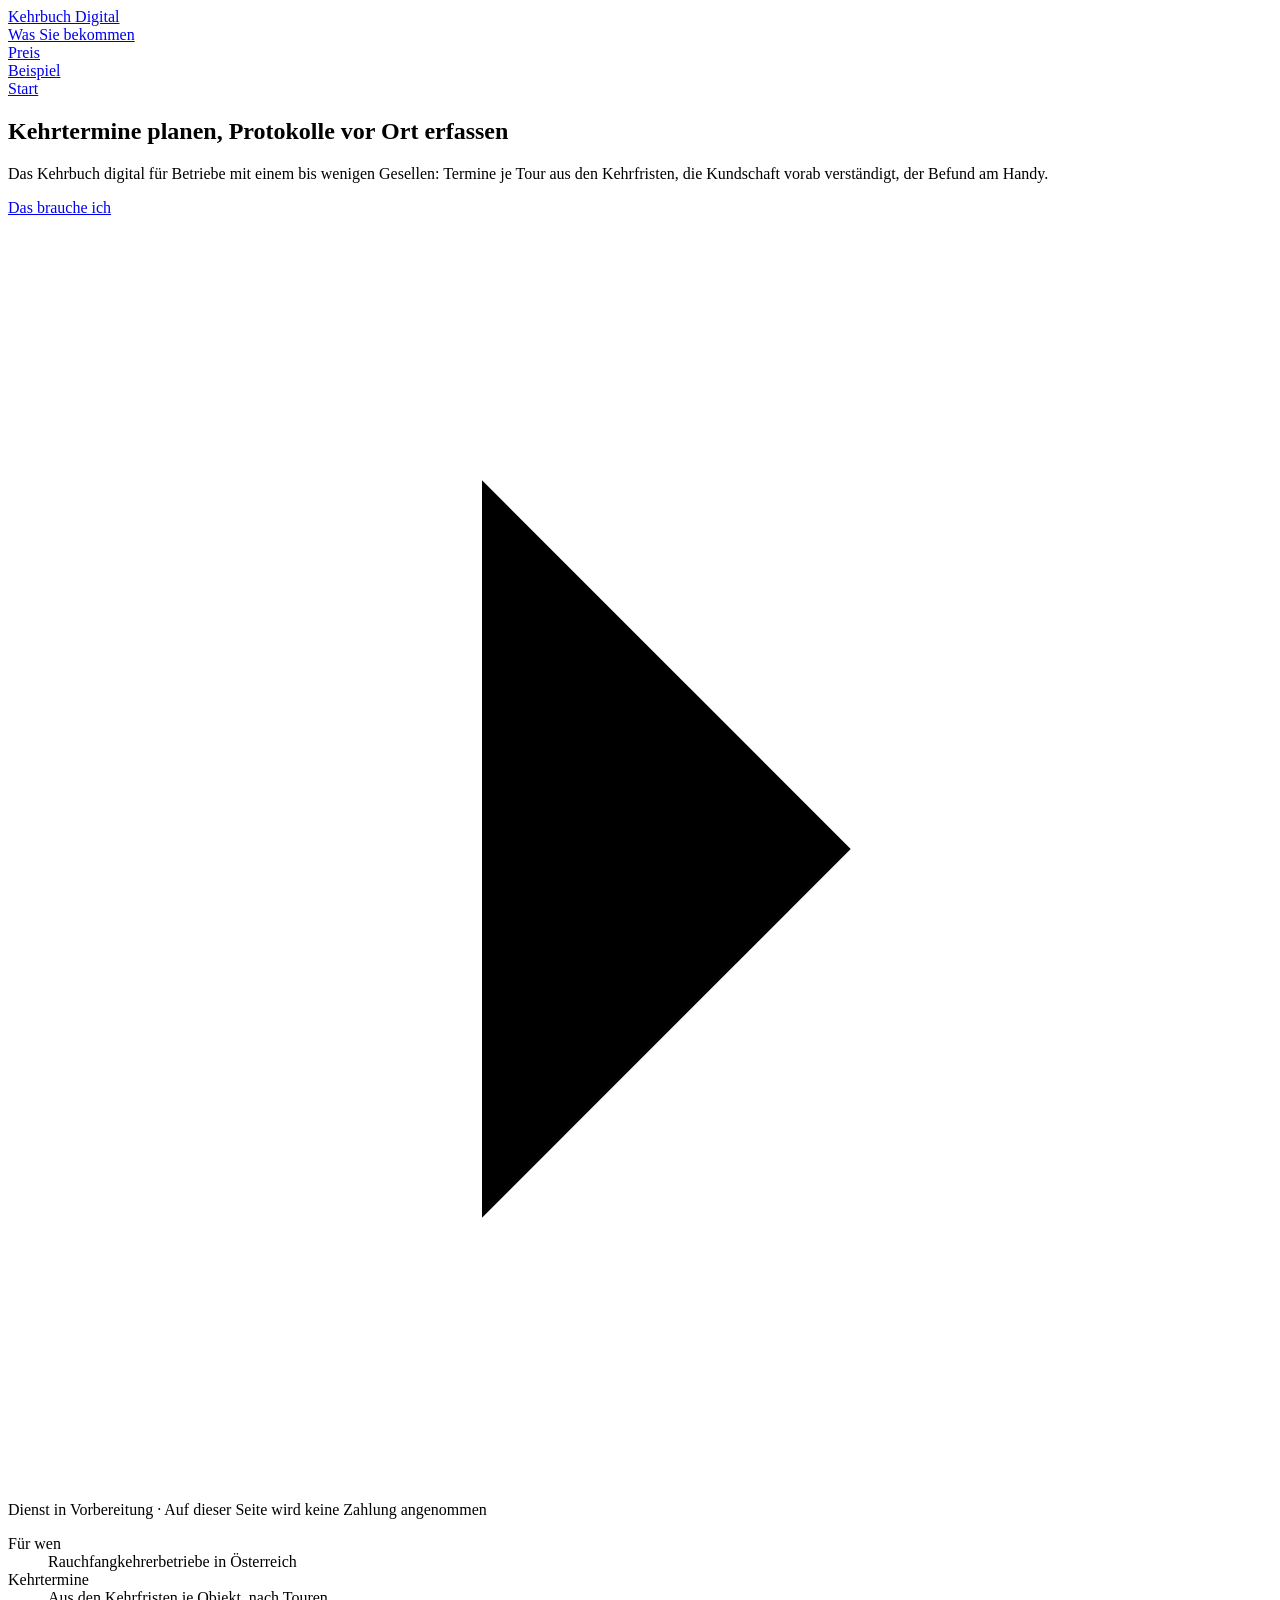
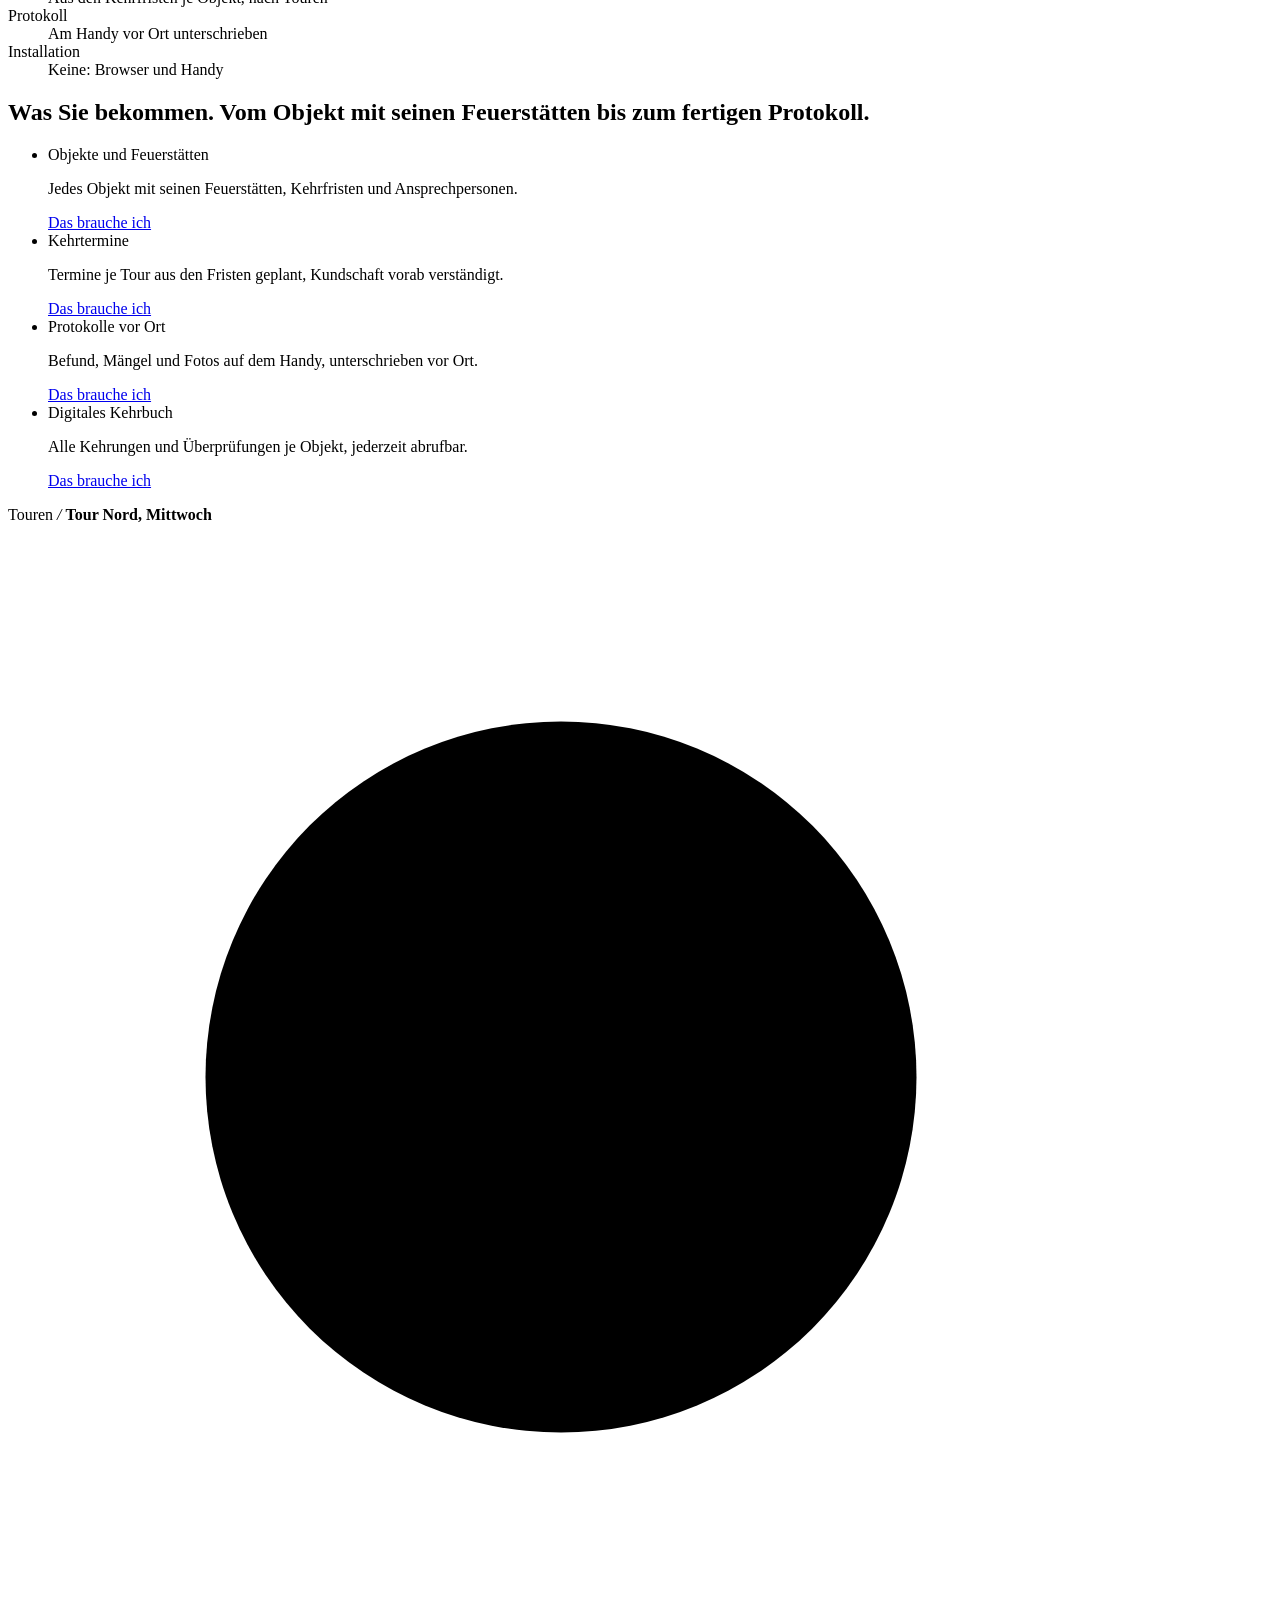
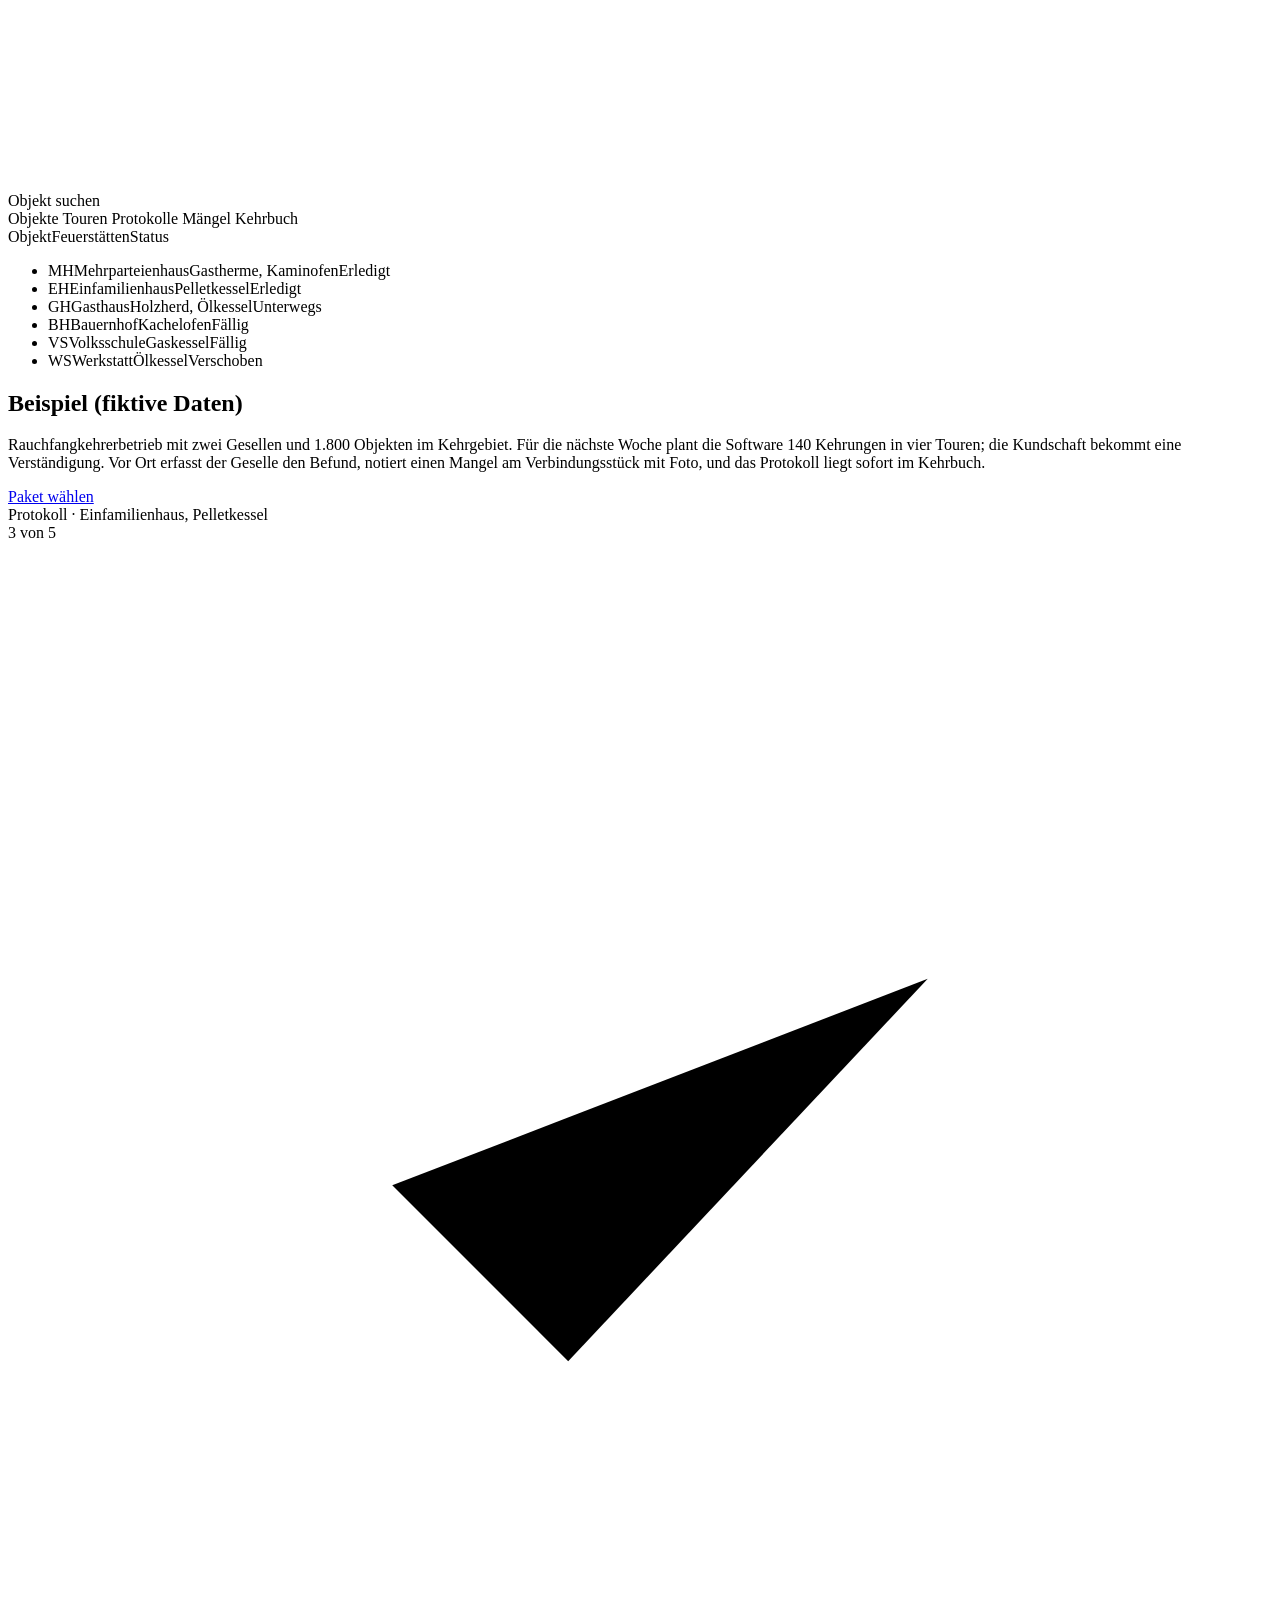
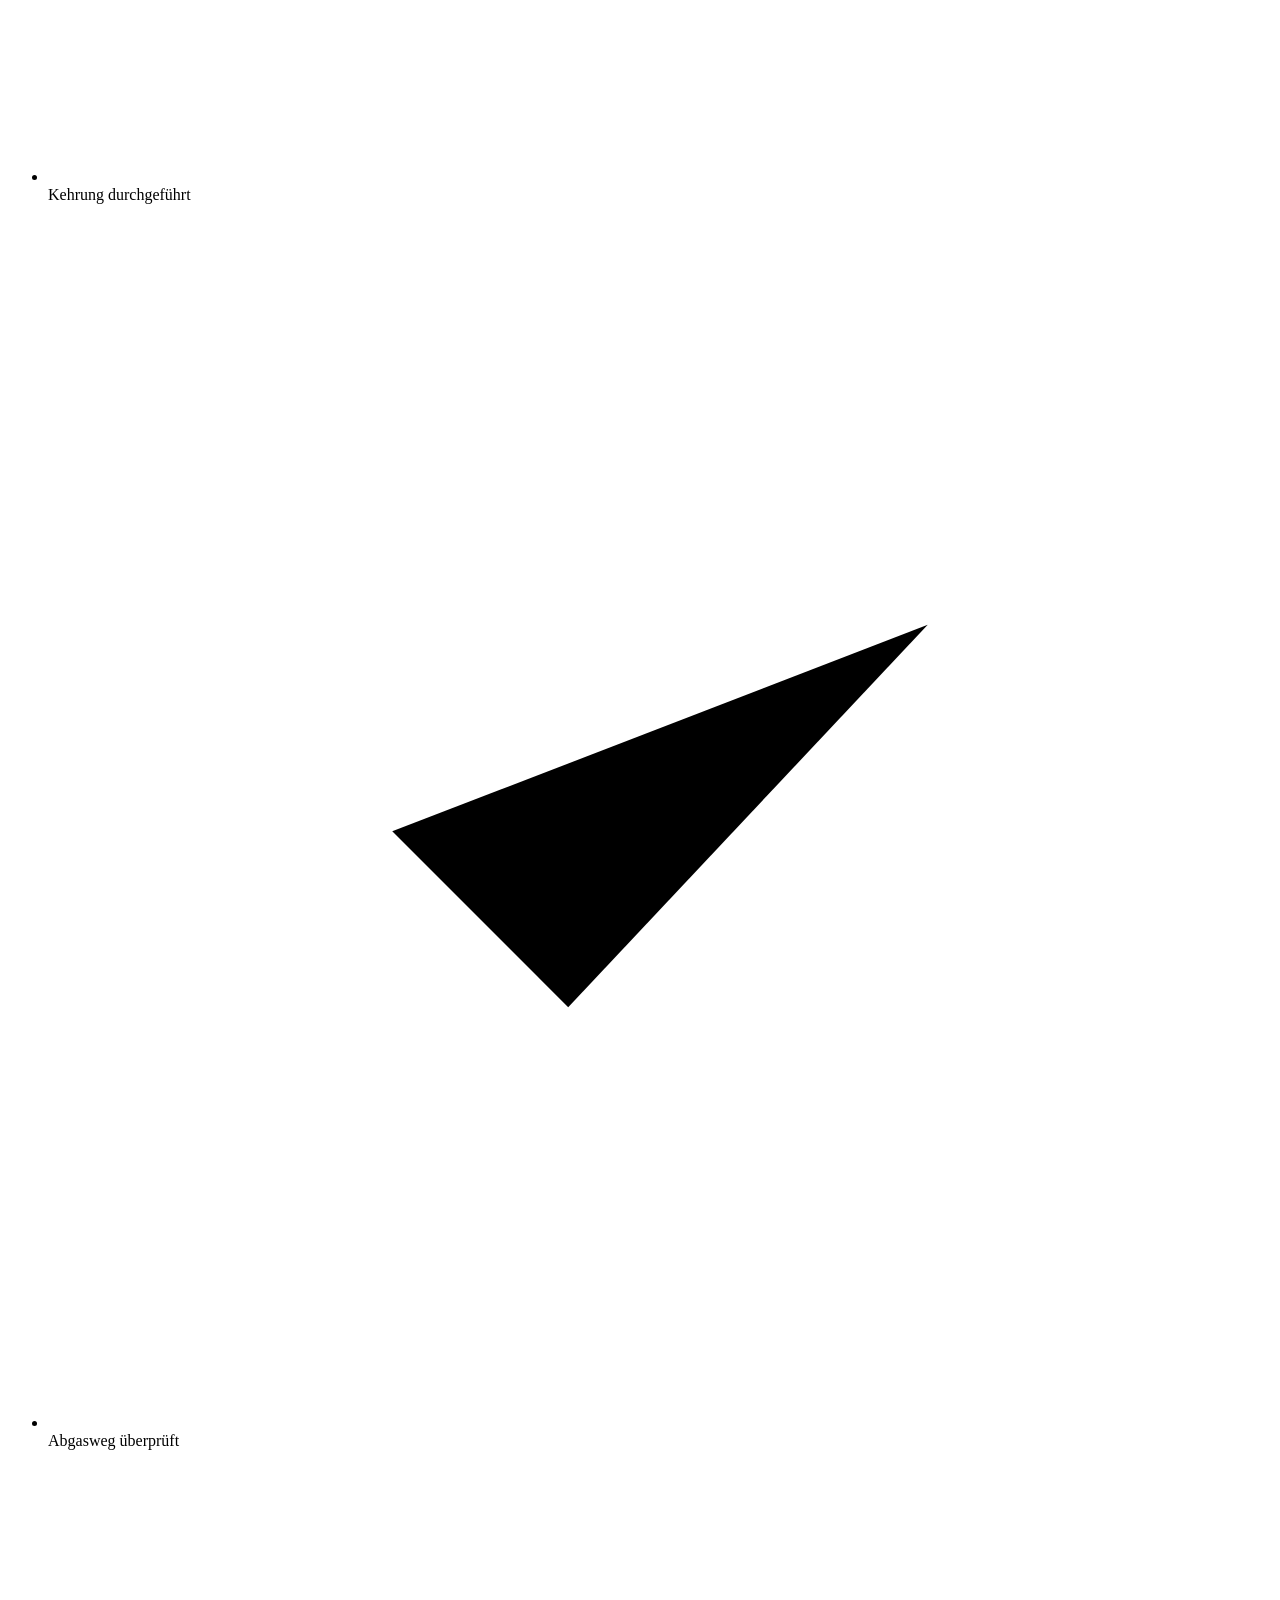
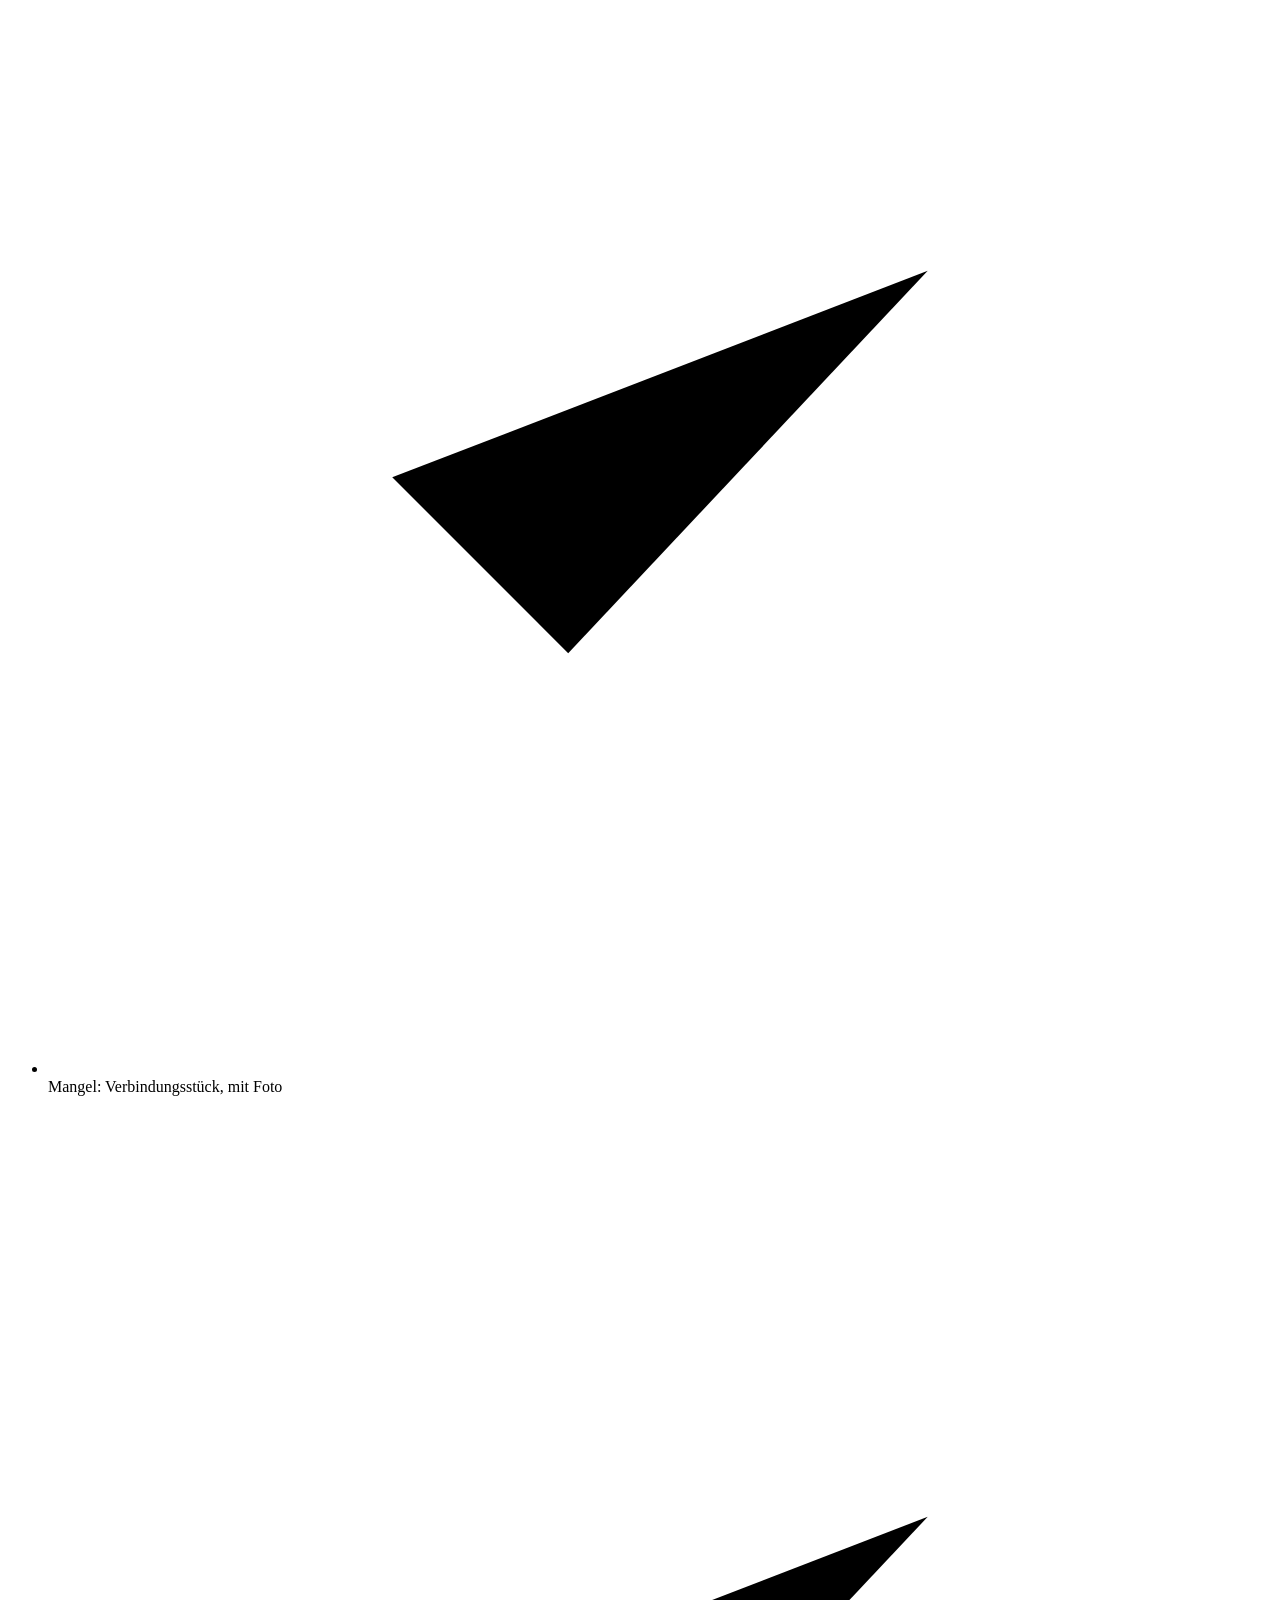
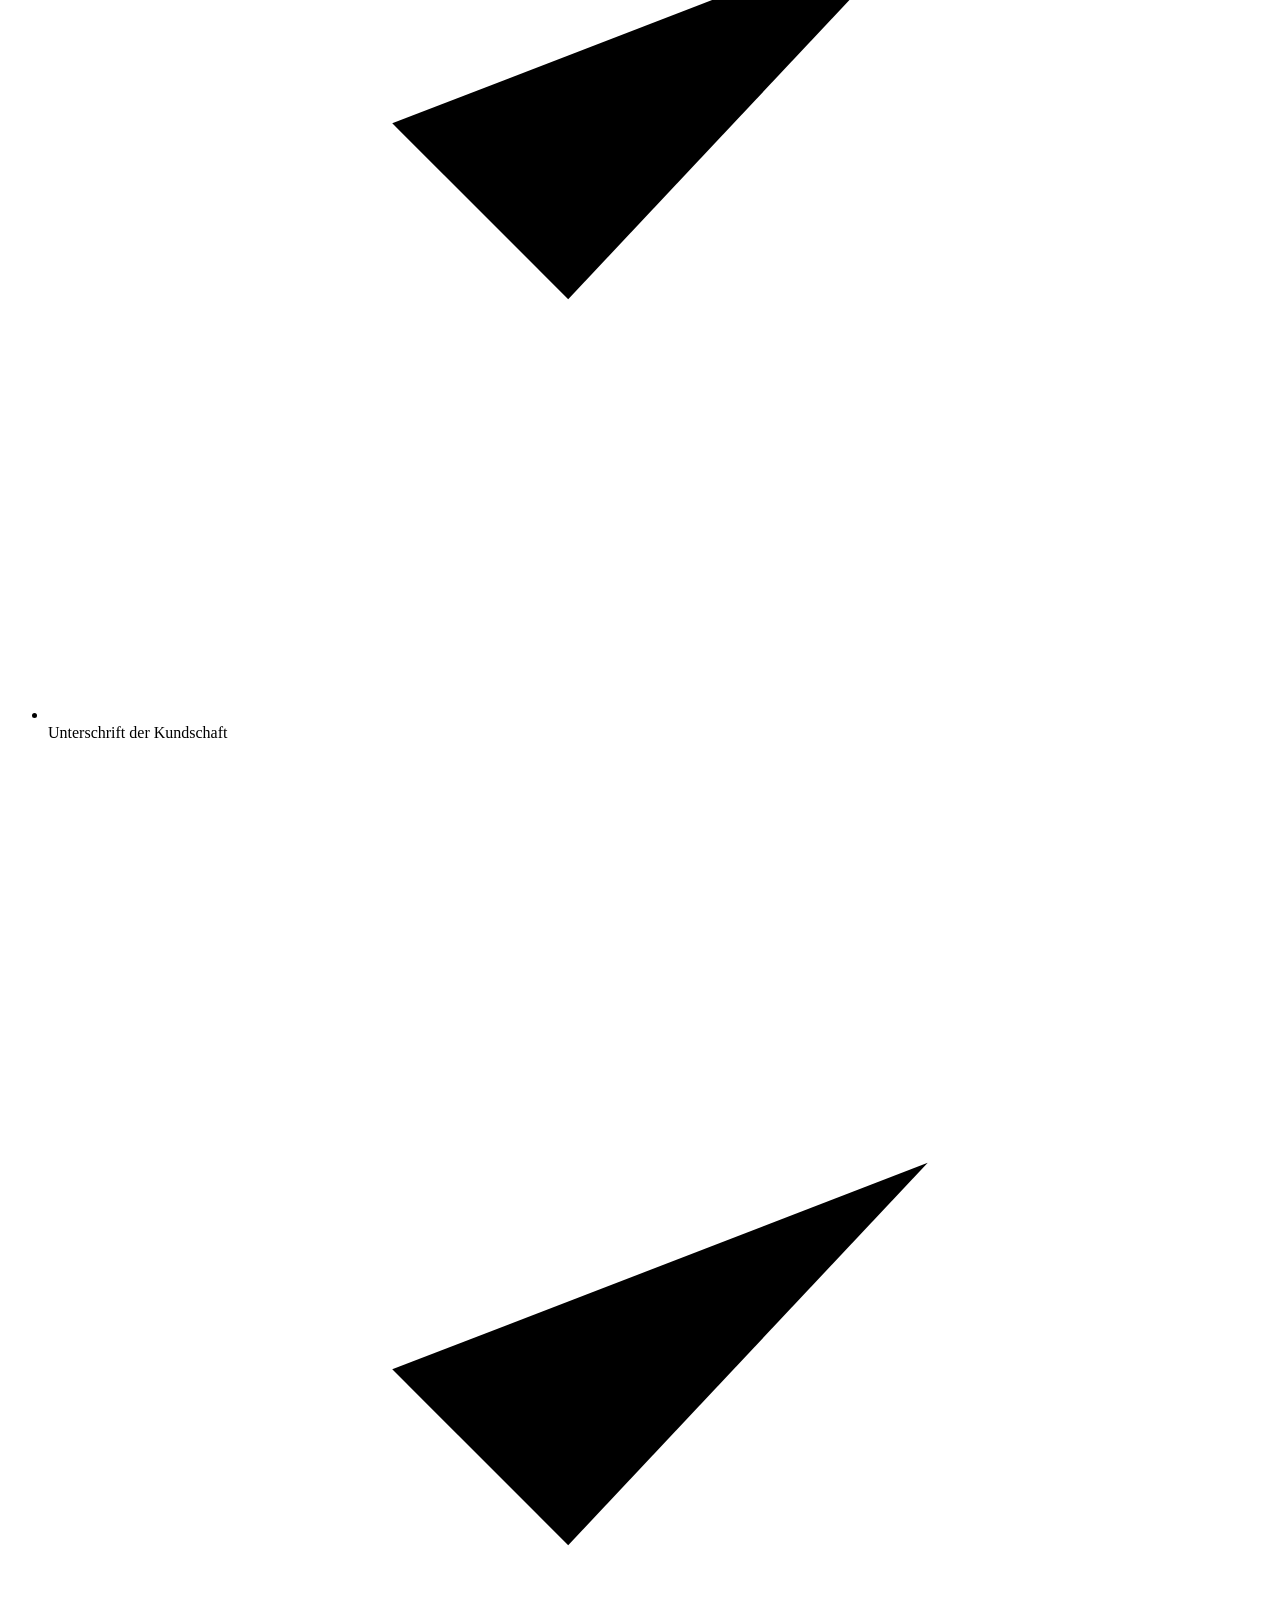
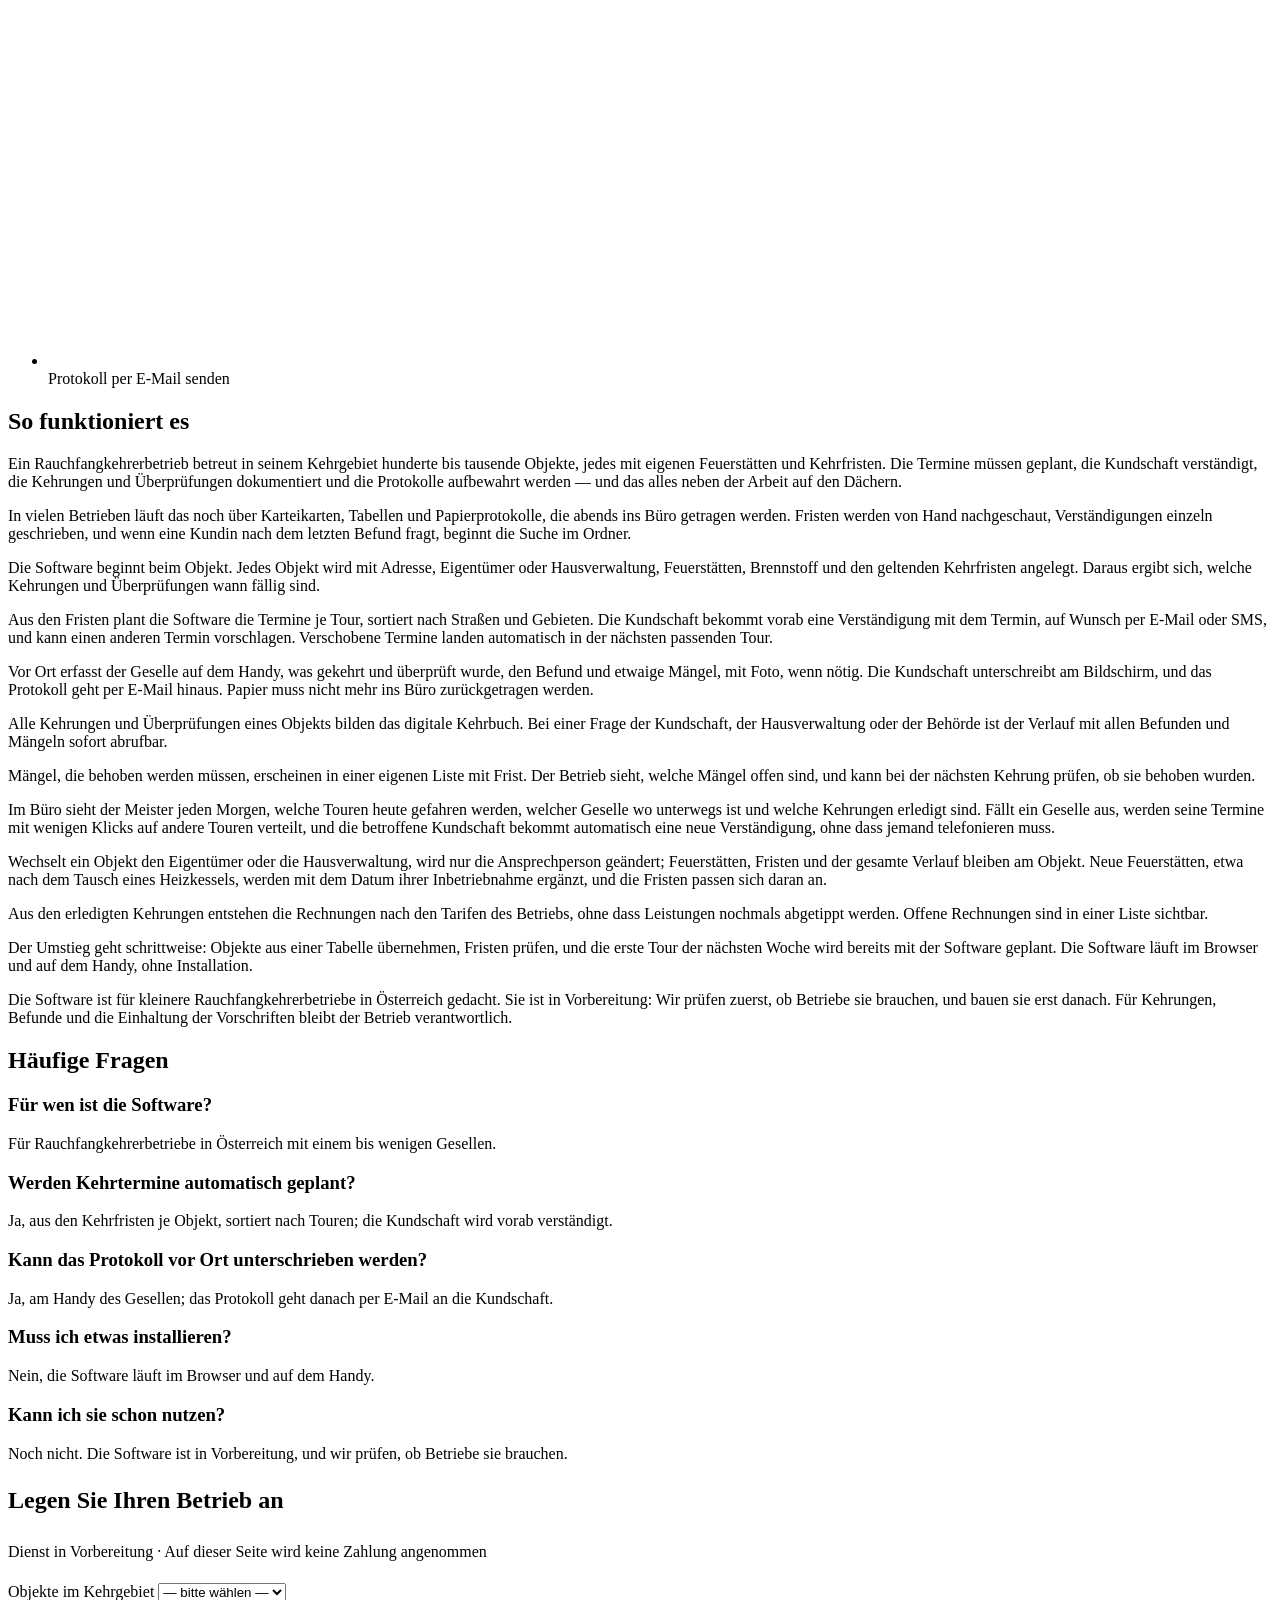
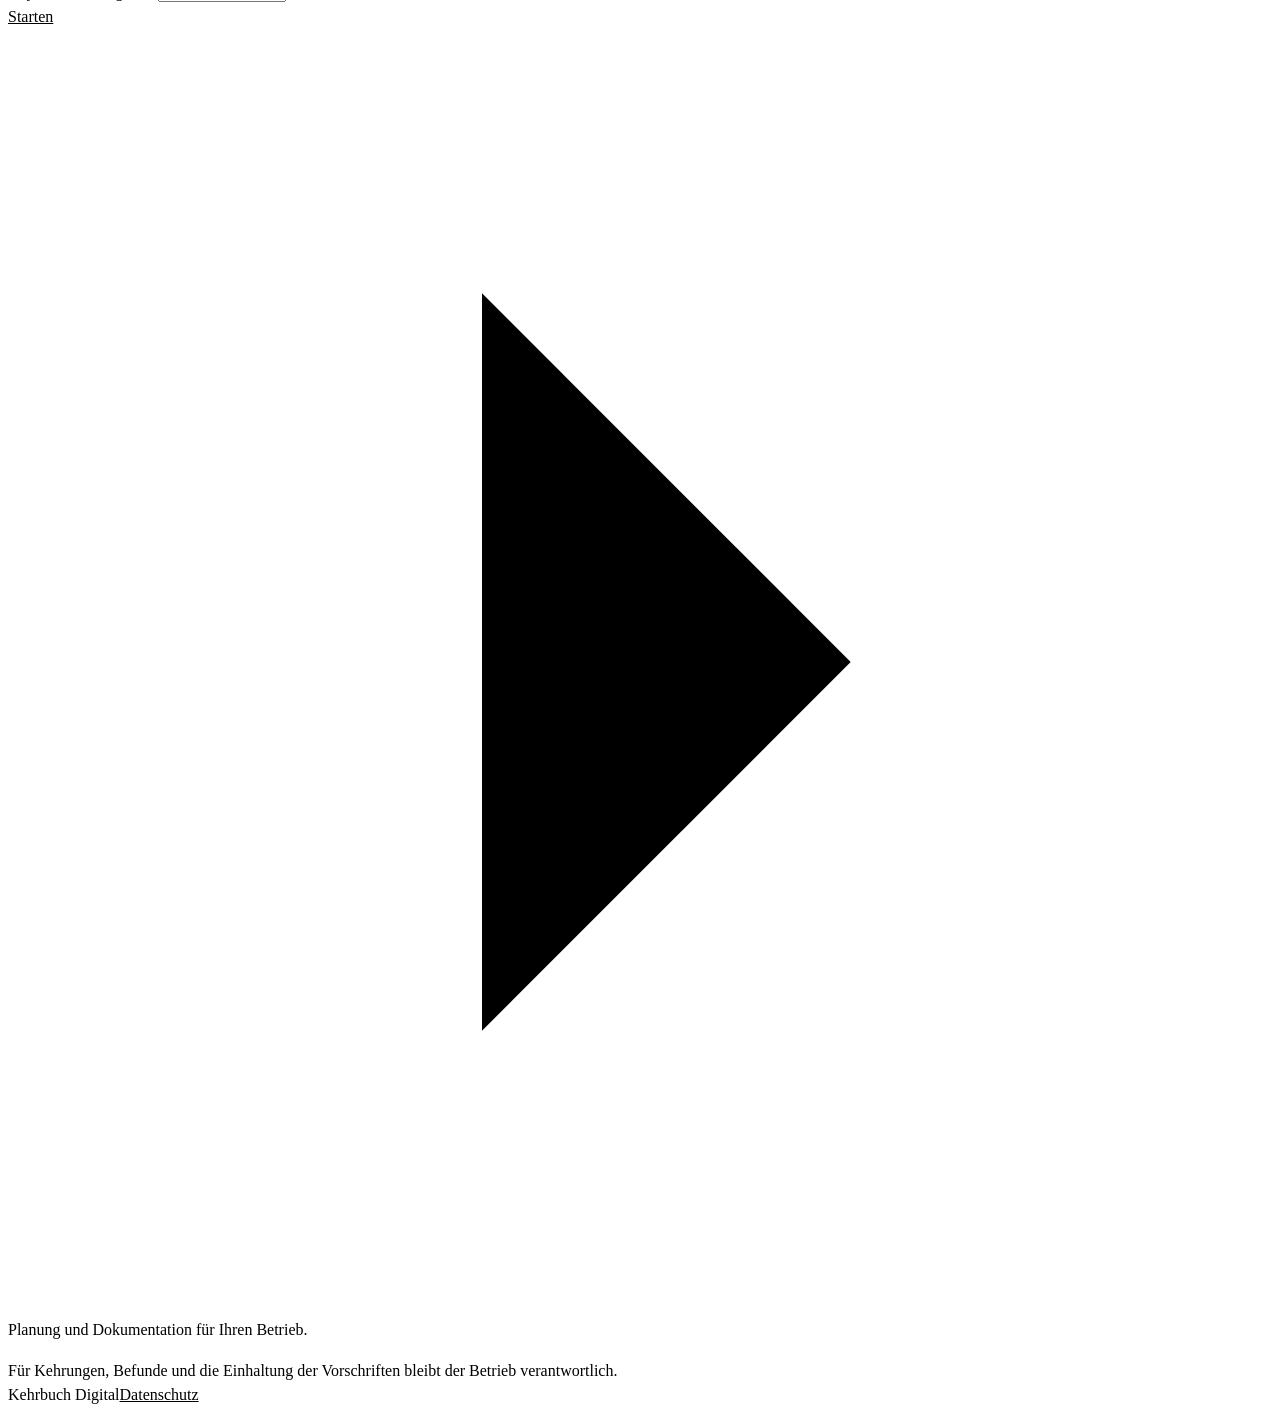
==== commit 4bdb45b0: "Главная: стиль на готовых настройках темы, свой CSS — минимум (СМ-45, слово Владельца «1а», «2б»)" ====
--- a/index.html
+++ b/index.html
@@ -1,5 +1,5 @@
 <!doctype html>
-<html lang="de-AT">
+<html lang="de-AT" data-type="software" data-radius="soft" data-buttons="solid">
 <head>
 <meta charset="utf-8">
 <!-- Google Tag Manager -->
@@ -17,7 +17,13 @@
 <link rel="stylesheet" href="style.css">
 <link rel="preconnect" href="https://fonts.googleapis.com">
 <link rel="preconnect" href="https://fonts.gstatic.com" crossorigin>
-<link rel="stylesheet" href="https://fonts.googleapis.com/css2?family=Newsreader:opsz,wght@6..72,300..600&family=Hanken+Grotesk:wght@400..600&display=swap">
+<link href="https://fonts.googleapis.com/css2?family=Funnel+Display:wght@400..700&family=Funnel+Sans:wght@400..600&family=DM+Mono:wght@400;500&display=swap" rel="stylesheet">
+<link rel="stylesheet" href="taste/system.css">
+<link rel="stylesheet" href="taste/ui/base.css">
+<link rel="stylesheet" href="taste/ui/window/fragment.css">
+<link rel="stylesheet" href="taste/ui/checklist/fragment.css">
+<link rel="stylesheet" href="taste/backgrounds.css">
+<link rel="stylesheet" href="taste/layout.css">
 <link rel="stylesheet" href="variant.css">
 <script src="smoke.js" defer></script>
 <!-- faq-jsonld:start -->
@@ -76,23 +82,30 @@
 <noscript><iframe src="https://www.googletagmanager.com/ns.html?id=GTM-MS74G3LD"
 height="0" width="0" style="display:none;visibility:hidden"></iframe></noscript>
 <!-- End Google Tag Manager (noscript) -->
-<!-- tasteskill 2.5 · kind: software · hero: statement · page: dark soot ground, ember accent, one light band (So funktioniert es) · pairing: Newsreader / Hanken Grotesk · buttons: solid · moment: the protocol card signs itself (card loop, 3.6 s) -->
-
-<header class="nav"><div class="wrap nav__bar">
-  <div class="logo"><a class="nav__logo" href="index.html" data-ev="click_logo_home"><svg class="mark" viewBox="0 0 24 24" aria-hidden="true"><rect x="3" y="9" width="18" height="12" rx="1.5"/><rect x="14" y="3" width="4" height="7" rx="1"/></svg>Kehrbuch Digital</a></div>
-  <nav class="top nav__links" aria-label="Hauptnavigation"><a href="#was" data-ev="click_nav_was">Was Sie bekommen</a><a href="price.html" data-ev="click_nav_preis">Preis</a><a href="#beispiel" data-ev="click_nav_beispiel">Beispiel</a><a href="#start" data-ev="click_nav_start">Start</a></nav>
-</div></header>
+<!-- type: software · deal: hero statement (bg-horizon), palette card-pastels, type funnel, radius soft, nav nav-mega (nav--tone), close close-type, footer footer-statement, rhythm dark-band (#beispiel), buttons solid, mark stack · UI: assets/ui window (#was), checklist (#beispiel), still · built on taste/ (tasteskill 2.5 kit files, unchanged) -->
+
+<header class="nav nav--tone">
+  <div class="wrap nav__bar">
+    <a class="nav__logo" href="index.html" data-ev="click_logo_home"><span class="mark" data-mark="stack" aria-hidden="true"></span>Kehrbuch Digital</a>
+    <nav class="nav__links" aria-label="Hauptnavigation">
+      <div class="nav__item"><a class="nav__link" href="#was" data-ev="click_nav_was">Was Sie bekommen</a></div>
+      <div class="nav__item"><a class="nav__link" href="price.html" data-ev="click_nav_preis">Preis</a></div>
+      <div class="nav__item"><a class="nav__link" href="#beispiel" data-ev="click_nav_beispiel">Beispiel</a></div>
+      <div class="nav__item"><a class="nav__link" href="#start" data-ev="click_nav_start">Start</a></div>
+    </nav>
+  </div>
+</header>
 
 <main>
-  <section class="hero hero--statement" data-enter aria-labelledby="hero-h">
+  <section class="hero hero--statement bg-horizon" data-enter aria-labelledby="hero-h">
     <div class="wrap"><div class="hero-text hero__in">
-      <div class="hero__main">
-        <h1 id="hero-h">Kehrtermine planen und Protokolle vor Ort erfassen: das Kehrbuch digital statt auf Papier</h1>
-        <p class="hero__lead">Für Rauchfangkehrerbetriebe mit einem bis wenigen Gesellen: jedes Objekt mit seinen Feuerstätten und Kehrfristen, die Termine je Tour geplant, die Kundschaft vorab verständigt, und das Protokoll mit Befund vor Ort auf dem Handy erfasst.</p>
+      <div class="hero__text">
+        <h1 id="hero-h">Kehrtermine planen, Protokolle vor Ort erfassen</h1>
+        <p class="hero__lead">Das Kehrbuch digital für Betriebe mit einem bis wenigen Gesellen: Termine je Tour aus den Kehrfristen, die Kundschaft vorab verständigt, der Befund am Handy.</p>
         <div class="btn-row">
-          <a class="btn btn--primary" href="price.html" data-ev="cta_click">Das brauche ich</a>
-          <p class="cta-note">Dienst in Vorbereitung · Auf dieser Seite wird keine Zahlung angenommen</p>
-        </div>
+          <a class="btn btn--primary" href="price.html" data-ev="cta_click">Das brauche ich<svg class="m-arrow" viewBox="0 0 12 12" aria-hidden="true"><path class="m-arrow__stem" d="M1 6h8"/><path class="m-arrow__head" d="M4.5 2.5 8 6l-3.5 3.5"/></svg></a>
+        </div>
+        <p class="t-small muted">Dienst in Vorbereitung · Auf dieser Seite wird keine Zahlung angenommen</p>
       </div>
       <dl class="hero__facts">
         <div><dt>Für wen</dt><dd>Rauchfangkehrerbetriebe in Österreich</dd></div>
@@ -108,29 +121,40 @@
       <div class="section-head">
         <h2 id="was-h">Was Sie bekommen. <span class="muted">Vom Objekt mit seinen Feuerstätten bis zum fertigen Protokoll.</span></h2>
       </div>
-      <div class="was-grid">
-        <ul class="feat">
-          <li class="feat__item"><b>Objekte und Feuerstätten</b><span>Jedes Objekt mit seinen Feuerstätten, Kehrfristen und Ansprechpersonen.</span><a class="link-arrow" href="price.html" data-ev="feature_objekte">Das brauche ich<svg class="m-arrow" viewBox="0 0 12 12" aria-hidden="true"><path d="M1 6h8M4.5 2.5 8 6l-3.5 3.5"/></svg></a></li>
-          <li class="feat__item"><b>Kehrtermine</b><span>Termine je Tour aus den Fristen geplant, Kundschaft vorab verständigt.</span><a class="link-arrow" href="price.html" data-ev="feature_termine">Das brauche ich<svg class="m-arrow" viewBox="0 0 12 12" aria-hidden="true"><path d="M1 6h8M4.5 2.5 8 6l-3.5 3.5"/></svg></a></li>
-          <li class="feat__item"><b>Protokolle vor Ort</b><span>Befund, Mängel und Fotos auf dem Handy, unterschrieben vor Ort.</span><a class="link-arrow" href="price.html" data-ev="feature_protokoll">Das brauche ich<svg class="m-arrow" viewBox="0 0 12 12" aria-hidden="true"><path d="M1 6h8M4.5 2.5 8 6l-3.5 3.5"/></svg></a></li>
-          <li class="feat__item"><b>Digitales Kehrbuch</b><span>Alle Kehrungen und Überprüfungen je Objekt, jederzeit abrufbar.</span><a class="link-arrow" href="price.html" data-ev="feature_kehrbuch">Das brauche ich<svg class="m-arrow" viewBox="0 0 12 12" aria-hidden="true"><path d="M1 6h8M4.5 2.5 8 6l-3.5 3.5"/></svg></a></li>
+      <div class="grid grid--top">
+        <ul class="rows span-5">
+          <li><span class="rows__name">Objekte und Feuerstätten</span><p>Jedes Objekt mit seinen Feuerstätten, Kehrfristen und Ansprechpersonen.</p><a class="link rows__value" href="price.html" data-ev="feature_objekte">Das brauche ich</a></li>
+          <li><span class="rows__name">Kehrtermine</span><p>Termine je Tour aus den Fristen geplant, Kundschaft vorab verständigt.</p><a class="link rows__value" href="price.html" data-ev="feature_termine">Das brauche ich</a></li>
+          <li><span class="rows__name">Protokolle vor Ort</span><p>Befund, Mängel und Fotos auf dem Handy, unterschrieben vor Ort.</p><a class="link rows__value" href="price.html" data-ev="feature_protokoll">Das brauche ich</a></li>
+          <li><span class="rows__name">Digitales Kehrbuch</span><p>Alle Kehrungen und Überprüfungen je Objekt, jederzeit abrufbar.</p><a class="link rows__value" href="price.html" data-ev="feature_kehrbuch">Das brauche ich</a></li>
         </ul>
-
-        <div class="app-frame" role="img" aria-label="Ansicht der Software: eine Tour mit fälligen Kehrungen je Objekt und dem Stand der Verständigung">
-          <div class="app-frame__bar" aria-hidden="true"><i></i><i></i><i></i><span>Kehrbuch Digital · Touren</span></div>
-          <div class="app" aria-hidden="true">
-            <div class="app__side">
-              <span>Objekte</span><span class="is-on">Touren</span><span>Protokolle</span><span>Mängel</span><span>Kehrbuch</span>
+        <div class="span-6 start-7" role="img" aria-label="Ansicht der Software: eine Tour mit fälligen Kehrungen je Objekt und ihrem Stand">
+          <div class="ui ui-panel ui-win" data-ui="window" aria-hidden="true">
+            <div class="ui-win__bar">
+              <span class="ui-dots"><i></i><i></i><i></i></span>
+              <span class="ui-win__crumb">Touren <i>/</i> <b>Tour Nord, Mittwoch</b></span>
+              <span class="ui-spacer"></span>
+              <span class="ui-win__search"><svg class="ui-icon" viewBox="0 0 16 16"><circle cx="7" cy="7" r="4.5"/><path d="m10.5 10.5 3 3"/></svg><span class="ui-win__ph">Objekt suchen</span></span>
             </div>
-            <div class="app__main">
-              <div class="app__head"><strong>Tour Nord · Mittwoch</strong><em class="chip chip--ok">Kundschaft verständigt</em></div>
-              <div class="app__row app__row--h"><span>Objekt</span><span>Feuerstätten</span><span>Status</span></div>
-              <div class="app__row"><span>Mehrparteienhaus</span><span>Gastherme, Kaminofen</span><em class="chip chip--ok">Erledigt</em></div>
-              <div class="app__row"><span>Einfamilienhaus</span><span>Pelletkessel</span><em class="chip chip--ok">Erledigt</em></div>
-              <div class="app__row"><span>Gasthaus</span><span>Holzherd, Ölkessel</span><em class="chip chip--due">Unterwegs</em></div>
-              <div class="app__row"><span>Bauernhof</span><span>Kachelofen</span><em class="chip">Fällig</em></div>
-              <div class="app__row"><span>Volksschule</span><span>Gaskessel</span><em class="chip">Fällig</em></div>
-              <div class="app__row app__row--warn"><span>Werkstatt</span><span>Ölkessel</span><em class="chip chip--warn">Termin verschoben</em></div>
+            <div class="ui-win__body">
+              <nav class="ui-win__side">
+                <span class="ui-win__nav">Objekte</span>
+                <span class="ui-win__nav is-on">Touren</span>
+                <span class="ui-win__nav">Protokolle</span>
+                <span class="ui-win__nav">Mängel</span>
+                <span class="ui-win__nav">Kehrbuch</span>
+              </nav>
+              <div class="ui-win__main">
+                <div class="ui-win__cols"><span>Objekt</span><span>Feuerstätten</span><span>Status</span></div>
+                <ul class="ui-win__rows">
+                  <li class="ui-win__row"><span class="ui-avatar" data-tone="1">MH</span><span class="ui-win__who">Mehrparteienhaus</span><span class="ui-win__sub">Gastherme, Kaminofen</span><span class="ui-win__st is-done">Erledigt</span></li>
+                  <li class="ui-win__row"><span class="ui-avatar" data-tone="3">EH</span><span class="ui-win__who">Einfamilienhaus</span><span class="ui-win__sub">Pelletkessel</span><span class="ui-win__st is-done">Erledigt</span></li>
+                  <li class="ui-win__row is-sel"><span class="ui-avatar" data-tone="4">GH</span><span class="ui-win__who">Gasthaus</span><span class="ui-win__sub">Holzherd, Ölkessel</span><span class="ui-win__st is-work">Unterwegs</span></li>
+                  <li class="ui-win__row"><span class="ui-avatar" data-tone="2">BH</span><span class="ui-win__who">Bauernhof</span><span class="ui-win__sub">Kachelofen</span><span class="ui-win__st">Fällig</span></li>
+                  <li class="ui-win__row"><span class="ui-avatar" data-tone="5">VS</span><span class="ui-win__who">Volksschule</span><span class="ui-win__sub">Gaskessel</span><span class="ui-win__st">Fällig</span></li>
+                  <li class="ui-win__row"><span class="ui-avatar" data-tone="3">WS</span><span class="ui-win__who">Werkstatt</span><span class="ui-win__sub">Ölkessel</span><span class="ui-win__st is-you">Verschoben</span></li>
+                </ul>
+              </div>
             </div>
           </div>
         </div>
@@ -138,90 +162,103 @@
     </div>
   </section>
 
-  <section class="section" id="beispiel" data-view="example_view" aria-labelledby="bsp-h">
-    <div class="wrap bsp">
-      <div class="bsp__text">
-        <div class="section-head"><h2 id="bsp-h">Beispiel (fiktive Daten)</h2></div>
-        <p class="fine">Rauchfangkehrerbetrieb mit zwei Gesellen und 1.800 Objekten im Kehrgebiet. Für die nächste Woche plant die Software 140 Kehrungen in vier Touren; die Kundschaft bekommt eine Verständigung. Vor Ort erfasst der Geselle den Befund, notiert einen Mangel am Verbindungsstück mit Foto, und das Protokoll liegt sofort im Kehrbuch.</p>
-        <a class="btn btn--primary" href="price.html" data-ev="click_cta_after_example">Paket wählen</a>
-      </div>
-      <div class="phone-stage" role="img" aria-label="Ein Handy mit dem Protokoll vor Ort: Befund, Mangel am Verbindungsstück mit Foto und Unterschrift der Kundschaft">
-        <div class="phone" aria-hidden="true">
-          <div class="phone__notch"></div>
-          <div class="phone__screen">
-            <div class="p-head"><small>Protokoll</small><strong>Einfamilienhaus · Pelletkessel</strong></div>
-            <div class="p-line p-line--ok"><span class="tick"></span>Kehrung durchgeführt</div>
-            <div class="p-line p-line--ok"><span class="tick"></span>Abgasweg überprüft</div>
-            <div class="p-line p-line--warn"><span class="tick tick--warn"></span>Mangel: Verbindungsstück</div>
-            <div class="p-photo">
-              <svg viewBox="0 0 200 92" preserveAspectRatio="xMidYMid slice"><rect width="200" height="92" fill="#2a2e33"/><rect x="0" y="62" width="200" height="30" fill="#33383e"/><rect x="28" y="10" width="34" height="82" fill="#5b6168"/><rect x="62" y="38" width="96" height="20" fill="#7a8088"/><rect x="152" y="30" width="18" height="36" rx="3" fill="#8d939b"/><circle cx="104" cy="48" r="14" fill="none" stroke="#f08a4b" stroke-width="3"/></svg>
+  <section class="section ground-inverse" id="beispiel" data-view="example_view" aria-labelledby="bsp-h">
+    <div class="wrap">
+      <div class="grid grid--top">
+        <div class="section-head span-5">
+          <h2 id="bsp-h">Beispiel (fiktive Daten)</h2>
+          <p>Rauchfangkehrerbetrieb mit zwei Gesellen und 1.800 Objekten im Kehrgebiet. Für die nächste Woche plant die Software 140 Kehrungen in vier Touren; die Kundschaft bekommt eine Verständigung. Vor Ort erfasst der Geselle den Befund, notiert einen Mangel am Verbindungsstück mit Foto, und das Protokoll liegt sofort im Kehrbuch.</p>
+          <div class="btn-row"><a class="btn btn--primary" href="price.html" data-ev="click_cta_after_example">Paket wählen</a></div>
+        </div>
+        <div class="span-6 start-7" role="img" aria-label="Das Protokoll vor Ort am Handy: Kehrung, Abgasweg, Mangel am Verbindungsstück mit Foto, Unterschrift der Kundschaft">
+          <div class="ui ui-panel ui-checks" data-ui="checklist" aria-hidden="true">
+            <div class="ui-checks__head">
+              <div class="ui-title">Protokoll · Einfamilienhaus, Pelletkessel</div>
+              <span class="ui-spacer"></span>
+              <div class="ui-meta">3 von 5</div>
             </div>
-            <div class="p-sign">
-              <small>Unterschrift Kundschaft</small>
-              <svg viewBox="0 0 220 56"><path class="sig" d="M8 40c14-22 24-30 30-22s-10 26-2 24 18-30 26-28-6 26 2 26 14-18 22-18 4 16 12 14 16-20 26-20 2 18 12 16 30-8 44-10"/></svg>
-            </div>
-            <div class="p-send">Protokoll per E-Mail senden</div>
+            <div class="ui-checks__bar"><i style="--k:0.6"></i></div>
+            <ul class="ui-checks__list">
+              <li class="ui-check is-done"><span class="ui-check__box"><svg viewBox="0 0 16 16"><path d="m4.5 8.2 2.3 2.3 4.7-5"/></svg></span><span class="ui-check__label">Kehrung durchgeführt</span></li>
+              <li class="ui-check is-done"><span class="ui-check__box"><svg viewBox="0 0 16 16"><path d="m4.5 8.2 2.3 2.3 4.7-5"/></svg></span><span class="ui-check__label">Abgasweg überprüft</span></li>
+              <li class="ui-check is-done"><span class="ui-check__box"><svg viewBox="0 0 16 16"><path d="m4.5 8.2 2.3 2.3 4.7-5"/></svg></span><span class="ui-check__label">Mangel: Verbindungsstück, mit Foto</span></li>
+              <li class="ui-check"><span class="ui-check__box"><svg viewBox="0 0 16 16"><path d="m4.5 8.2 2.3 2.3 4.7-5"/></svg></span><span class="ui-check__label">Unterschrift der Kundschaft</span></li>
+              <li class="ui-check"><span class="ui-check__box"><svg viewBox="0 0 16 16"><path d="m4.5 8.2 2.3 2.3 4.7-5"/></svg></span><span class="ui-check__label">Protokoll per E-Mail senden</span></li>
+            </ul>
           </div>
         </div>
       </div>
     </div>
   </section>
 <!-- seo-tekst:start -->
-  <section id="opis" class="section section--light" aria-labelledby="opis-h">
+  <section id="opis" class="section" style="--h: 2" aria-labelledby="opis-h">
     <div class="wrap">
       <div class="section-head"><h2 id="opis-h">So funktioniert es</h2></div>
-      <div class="prose">
+      <div class="grid grid--top">
+        <div class="span-6 stack-4">
     <p>Ein Rauchfangkehrerbetrieb betreut in seinem Kehrgebiet hunderte bis tausende Objekte, jedes mit eigenen Feuerstätten und Kehrfristen. Die Termine müssen geplant, die Kundschaft verständigt, die Kehrungen und Überprüfungen dokumentiert und die Protokolle aufbewahrt werden — und das alles neben der Arbeit auf den Dächern.</p>
     <p>In vielen Betrieben läuft das noch über Karteikarten, Tabellen und Papierprotokolle, die abends ins Büro getragen werden. Fristen werden von Hand nachgeschaut, Verständigungen einzeln geschrieben, und wenn eine Kundin nach dem letzten Befund fragt, beginnt die Suche im Ordner.</p>
     <p>Die Software beginnt beim Objekt. Jedes Objekt wird mit Adresse, Eigentümer oder Hausverwaltung, Feuerstätten, Brennstoff und den geltenden Kehrfristen angelegt. Daraus ergibt sich, welche Kehrungen und Überprüfungen wann fällig sind.</p>
     <p>Aus den Fristen plant die Software die Termine je Tour, sortiert nach Straßen und Gebieten. Die Kundschaft bekommt vorab eine Verständigung mit dem Termin, auf Wunsch per E-Mail oder SMS, und kann einen anderen Termin vorschlagen. Verschobene Termine landen automatisch in der nächsten passenden Tour.</p>
     <p>Vor Ort erfasst der Geselle auf dem Handy, was gekehrt und überprüft wurde, den Befund und etwaige Mängel, mit Foto, wenn nötig. Die Kundschaft unterschreibt am Bildschirm, und das Protokoll geht per E-Mail hinaus. Papier muss nicht mehr ins Büro zurückgetragen werden.</p>
     <p>Alle Kehrungen und Überprüfungen eines Objekts bilden das digitale Kehrbuch. Bei einer Frage der Kundschaft, der Hausverwaltung oder der Behörde ist der Verlauf mit allen Befunden und Mängeln sofort abrufbar.</p>
+        </div>
+        <div class="span-6 stack-4">
     <p>Mängel, die behoben werden müssen, erscheinen in einer eigenen Liste mit Frist. Der Betrieb sieht, welche Mängel offen sind, und kann bei der nächsten Kehrung prüfen, ob sie behoben wurden.</p>
     <p>Im Büro sieht der Meister jeden Morgen, welche Touren heute gefahren werden, welcher Geselle wo unterwegs ist und welche Kehrungen erledigt sind. Fällt ein Geselle aus, werden seine Termine mit wenigen Klicks auf andere Touren verteilt, und die betroffene Kundschaft bekommt automatisch eine neue Verständigung, ohne dass jemand telefonieren muss.</p>
     <p>Wechselt ein Objekt den Eigentümer oder die Hausverwaltung, wird nur die Ansprechperson geändert; Feuerstätten, Fristen und der gesamte Verlauf bleiben am Objekt. Neue Feuerstätten, etwa nach dem Tausch eines Heizkessels, werden mit dem Datum ihrer Inbetriebnahme ergänzt, und die Fristen passen sich daran an.</p>
     <p>Aus den erledigten Kehrungen entstehen die Rechnungen nach den Tarifen des Betriebs, ohne dass Leistungen nochmals abgetippt werden. Offene Rechnungen sind in einer Liste sichtbar.</p>
     <p>Der Umstieg geht schrittweise: Objekte aus einer Tabelle übernehmen, Fristen prüfen, und die erste Tour der nächsten Woche wird bereits mit der Software geplant. Die Software läuft im Browser und auf dem Handy, ohne Installation.</p>
     <p>Die Software ist für kleinere Rauchfangkehrerbetriebe in Österreich gedacht. Sie ist in Vorbereitung: Wir prüfen zuerst, ob Betriebe sie brauchen, und bauen sie erst danach. Für Kehrungen, Befunde und die Einhaltung der Vorschriften bleibt der Betrieb verantwortlich.</p>
+        </div>
       </div>
     </div>
   </section>
   <section id="faq" class="section" aria-labelledby="faq-h">
     <div class="wrap">
       <div class="section-head"><h2 id="faq-h">Häufige Fragen</h2></div>
-      <div class="faq">
-        <div class="faq__item"><h3>Für wen ist die Software?</h3>
-        <p>Für Rauchfangkehrerbetriebe in Österreich mit einem bis wenigen Gesellen.</p></div>
-        <div class="faq__item"><h3>Werden Kehrtermine automatisch geplant?</h3>
-        <p>Ja, aus den Kehrfristen je Objekt, sortiert nach Touren; die Kundschaft wird vorab verständigt.</p></div>
-        <div class="faq__item"><h3>Kann das Protokoll vor Ort unterschrieben werden?</h3>
-        <p>Ja, am Handy des Gesellen; das Protokoll geht danach per E-Mail an die Kundschaft.</p></div>
-        <div class="faq__item"><h3>Muss ich etwas installieren?</h3>
-        <p>Nein, die Software läuft im Browser und auf dem Handy.</p></div>
-        <div class="faq__item"><h3>Kann ich sie schon nutzen?</h3>
-        <p>Noch nicht. Die Software ist in Vorbereitung, und wir prüfen, ob Betriebe sie brauchen.</p></div>
+      <div class="grid grid--top">
+        <div class="faq span-6">
+          <div class="faq__item"><h3>Für wen ist die Software?</h3>
+          <p>Für Rauchfangkehrerbetriebe in Österreich mit einem bis wenigen Gesellen.</p></div>
+          <div class="faq__item"><h3>Werden Kehrtermine automatisch geplant?</h3>
+          <p>Ja, aus den Kehrfristen je Objekt, sortiert nach Touren; die Kundschaft wird vorab verständigt.</p></div>
+          <div class="faq__item"><h3>Kann das Protokoll vor Ort unterschrieben werden?</h3>
+          <p>Ja, am Handy des Gesellen; das Protokoll geht danach per E-Mail an die Kundschaft.</p></div>
+        </div>
+        <div class="faq span-6">
+          <div class="faq__item"><h3>Muss ich etwas installieren?</h3>
+          <p>Nein, die Software läuft im Browser und auf dem Handy.</p></div>
+          <div class="faq__item"><h3>Kann ich sie schon nutzen?</h3>
+          <p>Noch nicht. Die Software ist in Vorbereitung, und wir prüfen, ob Betriebe sie brauchen.</p></div>
+        </div>
       </div>
     </div>
   </section>
 <!-- seo-tekst:end -->
 </main>
 
-<footer class="footer closing">
+<footer class="footer closing footer--statement">
   <div class="wrap">
-    <section id="start" class="closing__cta" data-view="start_view" aria-labelledby="start-h">
-      <div class="section-head"><h2 id="start-h">Legen Sie Ihren Betrieb an</h2></div>
-      <div class="start-form">
-        <label class="field">Objekte im Kehrgebiet
-          <select data-ev-focus="form_start"><option value="">— bitte wählen —</option><option>Bis 500</option><option>500–1.500</option><option>1.500–4.000</option><option>Mehr als 4.000</option></select>
-        </label>
-        <a class="btn btn--primary btn--xl" href="price.html" data-ev="form_submit_click">Starten<svg class="m-arrow" viewBox="0 0 12 12" aria-hidden="true"><path d="M1 6h8M4.5 2.5 8 6l-3.5 3.5"/></svg></a>
-      </div>
-      <p class="cta-note">Dienst in Vorbereitung · Auf dieser Seite wird keine Zahlung angenommen</p>
+    <section id="start" class="closing__cta close--type" data-view="start_view" aria-labelledby="start-h">
+      <div class="section-head">
+        <h2 id="start-h">Legen Sie Ihren Betrieb an</h2>
+        <p>Dienst in Vorbereitung · Auf dieser Seite wird keine Zahlung angenommen</p>
+      </div>
+      <div class="form">
+        <div class="field">
+          <label for="objekte">Objekte im Kehrgebiet</label>
+          <select id="objekte" data-ev-focus="form_start"><option value="">— bitte wählen —</option><option>Bis 500</option><option>500–1.500</option><option>1.500–4.000</option><option>Mehr als 4.000</option></select>
+        </div>
+      </div>
+      <a class="btn btn--primary btn--xl btn--wide" href="price.html" data-ev="form_submit_click">Starten<svg class="m-arrow" viewBox="0 0 12 12" aria-hidden="true"><path class="m-arrow__stem" d="M1 6h8"/><path class="m-arrow__head" d="M4.5 2.5 8 6l-3.5 3.5"/></svg></a>
     </section>
     <div class="closing__links">
-      <p class="footer__brand">Kehrbuch Digital</p>
-      <p class="muted">Planung und Dokumentation für Ihren Betrieb. Für Kehrungen, Befunde und die Einhaltung der Vorschriften bleibt der Betrieb verantwortlich.</p>
-      <p class="footer__legal"><a href="privacy.html" data-ev="click_legal_privacy">Datenschutz</a></p>
+      <div class="grid">
+        <p class="footer__lede span-6">Planung und Dokumentation für Ihren Betrieb.</p>
+        <p class="span-6 start-7 muted">Für Kehrungen, Befunde und die Einhaltung der Vorschriften bleibt der Betrieb verantwortlich.</p>
+      </div>
+      <div class="footer__legal"><span>Kehrbuch Digital</span><a href="privacy.html" data-ev="click_legal_privacy">Datenschutz</a></div>
     </div>
   </div>
 </footer>
--- a/variant.css
+++ b/variant.css
@@ -1,232 +1,32 @@
-/* Kehrbuch Digital: tasteskill 2.5, statement hero. Self-sufficient: works with or without the shared base. */
+/* Kehrbuch Digital on the tasteskill 2.5 kit (taste/, unchanged). 1) the theme setting as start.mjs prints it
+   (css --page software --palette card-pastels --type funnel --radius soft); 2) the shared base stylesheet
+   (style.css -> smoki-base) neutralised where it clashes with the kit; 3) page CSS where the kit says so. */
 :root {
-  --p-bg: #0f1113; --p-surface: #171a1d; --p-surface-2: #1f2327;
-  --p-ink: #f1eee8; --p-muted: #aaa69e; --p-line: rgb(241 238 232 / .12); --p-line-strong: rgb(241 238 232 / .26);
-  --p-accent: #f08a4b; --p-accent-ink: #1a0f08; --p-ok: #7fc59a; --p-warn: #f0b44b;
-  --p-inv-bg: #f4f1ea; --p-inv-ink: #1a1c1e; --p-inv-muted: #57544e; --p-inv-line: rgb(26 28 30 / .12);
-  --font-display: "Newsreader", Georgia, "Times New Roman", serif;
-  --font-text: "Hanken Grotesk", system-ui, -apple-system, "Segoe UI", sans-serif;
-  --gutter: 24px; --maxw: 1184px; --side: 48px;
-  --padt: 120px; --padb: 96px; --r: 14px; --r-sm: 8px;
-  --t-body: 17px; --t-small: 14px;
-  --ease: cubic-bezier(.2, .7, .2, 1);
-  color-scheme: dark;
-}
-@media (max-width: 1023px) { :root { --side: 32px; --padt: 104px; --padb: 80px; } }
-@media (max-width: 639px)  { :root { --side: 16px; --padt: 88px; --padb: 56px; --t-body: 16px; } }
-
-html { scroll-padding-top: 0; scroll-behavior: auto; -webkit-text-size-adjust: 100%; }
-html body {
-  margin: 0; padding: 0; background: var(--p-bg); color: var(--p-ink);
-  font-family: var(--font-text); font-size: var(--t-body); line-height: 1.6;
-  -webkit-font-smoothing: antialiased; text-rendering: optimizeLegibility; overflow-x: clip;
-}
-html body *, html body *::before, html body *::after { box-sizing: border-box; }
-html body h1, html body h2, html body h3, html body p, html body ul, html body dl, html body dd { margin: 0; }
-html body a { color: inherit; }
-html body .wrap { width: 100%; max-width: calc(var(--maxw) + 2 * var(--side)); margin: 0 auto; padding: 0 var(--side); }
-html body .muted { color: var(--p-muted); }
-:focus-visible { outline: 2px solid var(--p-accent); outline-offset: 3px; border-radius: 4px; }
-
-/* ---------- nav: absolute over the hero, no fixed bar ---------- */
-html body header.nav { position: absolute; top: 0; left: 0; right: 0; z-index: 10; background: transparent; border: 0; padding: 0; }
-html body .nav__bar { display: flex; align-items: center; justify-content: space-between; gap: 16px; min-height: 72px; }
-html body .logo { margin: 0; font: inherit; }
-html body .nav__logo { display: inline-flex; align-items: center; gap: 10px; min-height: 44px; text-decoration: none;
-  font-weight: 600; font-size: 16px; letter-spacing: -.005em; color: var(--p-ink); }
-html body .mark { width: 22px; height: 22px; fill: none; stroke: var(--p-accent); stroke-width: 1.8; }
-html body .nav__links { display: flex; gap: 4px; margin: 0; }
-html body .nav__links a { position: relative; display: inline-flex; align-items: center; min-height: 44px; padding: 0 12px;
-  font-size: 15px; color: var(--p-muted); text-decoration: none; transition: color .2s var(--ease); }
-html body .nav__links a::after { content: ""; position: absolute; left: 12px; right: 12px; bottom: 10px; height: 1px;
-  background: currentColor; transform: scaleX(0); transform-origin: left; transition: transform .25s var(--ease); }
-html body .nav__links a:hover { color: var(--p-ink); }
-html body .nav__links a:hover::after { transform: scaleX(1); }
-@media (max-width: 719px) {
-  html body .nav__bar { flex-wrap: wrap; gap: 0; padding-top: 6px; }
-  html body .nav__links { width: 100%; justify-content: space-between; margin: 0 -10px; width: calc(100% + 20px); }
-  html body .nav__links a { padding: 0 10px; font-size: 14px; }
-  html body .nav__links a::after { left: 10px; right: 10px; }
+  --p-bg: #f7f7f5; --p-surface: #ebebe8; --p-ink: #000000; --p-muted: #666662;
+  --p-accent: #d0106f; --p-accent-ink: #ffffff; --p-action: #d0106f; --p-action-ink: #ffffff;
+  --p-inv-bg: #000000; --p-inv-surface: #010101; --p-inv-ink: #f7f7f5; --p-inv-muted: #828280;
+  --p-inv-accent: #d0106f; --p-inv-accent-ink: #ffffff; --p-inv-action: #d0106f; --p-inv-action-ink: #ffffff;
+  --font-display: "Funnel Display", system-ui, sans-serif;
+  --font-text: "Funnel Sans", system-ui, sans-serif;
+  --font-mono: "DM Mono", ui-monospace, "SFMono-Regular", Menlo, Consolas, monospace;
+  --display-weight: 400;
+  --display-tracking: -0.03em;
+  --display-tracking-xl: -0.04em;
+  --ly-scale: 0.98;
 }
 
-/* ---------- buttons: one pair (solid + arrow link), step on hover, press on click ---------- */
-html body .btn { display: inline-flex; align-items: center; justify-content: center; gap: 10px; min-height: 48px; padding: 0 22px;
-  border-radius: 999px; border: 0; background: var(--p-ink); color: var(--p-bg); font: 600 16px/1 var(--font-text);
-  text-decoration: none; cursor: pointer; transition: transform .18s var(--ease), background-color .2s var(--ease), box-shadow .2s var(--ease); }
-html body .btn:hover { transform: translateY(-1px); background: #ffffff; box-shadow: 0 6px 18px rgb(0 0 0 / .35); }
-html body .btn:active { transform: translateY(0) scale(.98); }
-html body .btn--xl { min-height: 56px; padding: 0 28px; font-size: 17px; }
-.m-arrow { width: 14px; height: 14px; fill: none; stroke: currentColor; stroke-width: 1.6; stroke-linecap: round; stroke-linejoin: round;
-  transition: transform .2s var(--ease); }
-.btn:hover .m-arrow, .link-arrow:hover .m-arrow { transform: translateX(3px); }
-html body .link-arrow { display: inline-flex; align-items: center; gap: 8px; min-height: 44px; font-weight: 600; font-size: 15px;
-  color: var(--p-accent); text-decoration: none; background: linear-gradient(currentColor, currentColor) 0 calc(100% - 10px) / 0 1px no-repeat;
-  transition: background-size .25s var(--ease); }
-html body .link-arrow:hover { background-size: calc(100% - 22px) 1px; }
-html body .cta-note { font-size: var(--t-small); color: var(--p-muted); margin: 0; }
+/* base stylesheet: 920px column, sticky frosted header with wrapping bar, button margin, section padding on the
+   close, 14px light-on-navy footer text and links */
+.wrap { max-width: none; }
+header.nav { backdrop-filter: none; }
+header.nav .nav__bar { flex-wrap: nowrap; min-height: 0; justify-content: flex-start; gap: var(--s-6); }
+.btn { margin: 0; }
+.closing__cta { padding: 0; }
+footer.closing { font-size: var(--t-body); line-height: 1.55; }
+footer a, footer .muted { color: inherit; margin: 0; }
+footer .muted { color: var(--muted); }
 
-/* ---------- sections: one or two screens, top-aligned h2 ---------- */
-html body main > section, html body footer.closing { position: relative; min-height: 100svh; padding: var(--padt) 0 var(--padb); }
-html body .section-head { margin-bottom: 48px; max-width: 30ch; }
-html body h2 { font-family: var(--font-display); font-weight: 400; font-size: clamp(32px, 2.4vw + 14px, 48px); line-height: 1.12;
-  letter-spacing: -.018em; color: var(--p-ink); }
-html body h2 .muted { color: var(--p-muted); }
-@media (max-width: 639px) {
-  html body main > section:not(.hero), html body footer.closing { min-height: 0; }
-  html body .section-head { margin-bottom: 32px; }
-}
-
-/* ---------- hero: statement ---------- */
-html body .hero--statement { min-height: 100svh; padding: 0; display: flex; isolation: isolate; overflow: clip;
-  background:
-    radial-gradient(60% 46% at 78% 108%, rgb(240 138 75 / .20), transparent 70%),
-    radial-gradient(48% 40% at 12% 0%, rgb(241 238 232 / .05), transparent 70%),
-    var(--p-bg); }
-html body .hero--statement > .wrap { display: flex; }
-.hero__in { display: flex; flex-direction: column; justify-content: space-between; width: 100%;
-  padding: var(--padt) 0 64px; min-height: 100svh; }
-html body .hero--statement h1 { font-family: var(--font-display); font-weight: 400; font-size: clamp(34px, 2.1vw + 25.8px, 56px);
-  line-height: 1.1; letter-spacing: -.024em; max-width: 24ch; color: var(--p-ink); text-wrap: balance; }
-html body .hero__lead { margin-top: 24px; max-width: 58ch; font-size: clamp(17px, .29vw + 15.9px, 20px); line-height: 1.55; color: var(--p-muted); }
-html body .hero--statement .btn-row { display: flex; flex-wrap: wrap; align-items: center; gap: 16px 24px; margin-top: 32px; }
-html body .hero__facts { display: grid; grid-template-columns: repeat(4, minmax(0, 1fr)); column-gap: var(--gutter); row-gap: 20px;
-  border-top: 1px solid var(--p-line); padding-top: 20px; margin-top: 64px; }
-html body .hero__facts > div { display: grid; gap: 4px; align-content: start; }
-html body .hero__facts dt { font-size: var(--t-small); color: var(--p-muted); }
-html body .hero__facts dd { font-size: 16px; font-weight: 500; line-height: 1.4; color: var(--p-ink); }
-@media (max-width: 1023px) { html body .hero__facts { grid-template-columns: repeat(2, minmax(0, 1fr)); } }
-@media (max-width: 639px) {
-  .hero__in { padding: 128px 0 32px; }
-  html body .hero--statement .btn-row { flex-direction: column; align-items: stretch; }
-  html body .hero--statement .btn-row .btn { width: 100%; }
-  html body .hero__facts { margin-top: 40px; }
-}
-
-/* entrance, once on load */
-@keyframes enter { from { opacity: 0; transform: translateY(14px); } to { opacity: 1; transform: none; } }
-[data-enter] h1, [data-enter] .hero__lead, [data-enter] .btn-row, [data-enter] .hero__facts { animation: enter .8s var(--ease) both; }
-[data-enter] .hero__lead { animation-delay: .08s; }
-[data-enter] .btn-row { animation-delay: .16s; }
-[data-enter] .hero__facts { animation-delay: .26s; }
-
-/* ---------- features: the list and the software's own window ---------- */
-html body #was { background: var(--p-bg); }
-.was-grid { display: grid; grid-template-columns: minmax(0, 5fr) minmax(0, 7fr); gap: 64px; align-items: start; }
-html body .feat { list-style: none; padding: 0; margin: 0; }
-html body .feat__item { display: grid; gap: 6px; padding: 20px 0; border-bottom: 1px solid var(--p-line); }
-html body .feat__item:first-child { padding-top: 0; }
-html body .feat__item b { font-weight: 600; font-size: 18px; color: var(--p-ink); }
-html body .feat__item span { color: var(--p-muted); max-width: 44ch; }
-html body .feat__item .link-arrow { justify-self: start; margin-top: 2px; }
-
-.app-frame { border-radius: var(--r); overflow: hidden; background: var(--p-surface); box-shadow: 0 0 0 1px var(--p-line), 0 30px 80px rgb(0 0 0 / .45); }
-.app-frame__bar { display: flex; align-items: center; gap: 7px; height: 40px; padding: 0 16px; background: var(--p-surface-2); border-bottom: 1px solid var(--p-line); }
-.app-frame__bar i { width: 10px; height: 10px; border-radius: 50%; background: rgb(241 238 232 / .18); }
-.app-frame__bar span { margin-left: 12px; font-size: 13px; color: var(--p-muted); }
-.app { display: grid; grid-template-columns: 148px minmax(0, 1fr); min-height: 420px; font-size: 14px; }
-.app__side { display: flex; flex-direction: column; gap: 2px; padding: 16px 10px; border-right: 1px solid var(--p-line); color: var(--p-muted); }
-.app__side span { padding: 8px 12px; border-radius: var(--r-sm); }
-.app__side .is-on { background: rgb(240 138 75 / .14); color: var(--p-ink); font-weight: 600; }
-.app__main { padding: 20px 22px; }
-.app__head { display: flex; align-items: center; justify-content: space-between; gap: 12px; flex-wrap: wrap; margin-bottom: 14px; }
-.app__head strong { font-size: 16px; font-weight: 600; }
-.app__row { display: grid; grid-template-columns: 1.1fr 1.3fr auto; gap: 12px; align-items: center; padding: 12px 0; border-top: 1px solid var(--p-line); }
-.app__row span:first-child { font-weight: 500; }
-.app__row span:nth-child(2) { color: var(--p-muted); }
-.app__row--h { font-size: 13px; color: var(--p-muted); border-top: 0; padding-top: 4px; }
-.app__row--h span:first-child { font-weight: 400; }
-.chip { font-style: normal; font-size: 12.5px; font-weight: 600; padding: 4px 10px; border-radius: 999px; white-space: nowrap;
-  background: rgb(241 238 232 / .08); color: var(--p-ink); justify-self: end; }
-.chip--ok { background: rgb(127 197 154 / .14); color: var(--p-ok); }
-.chip--due { background: rgb(240 138 75 / .16); color: var(--p-accent); }
-.chip--warn { background: rgb(240 180 75 / .14); color: var(--p-warn); }
-.chip--due::before { content: ""; display: inline-block; width: 6px; height: 6px; margin-right: 6px; border-radius: 50%; background: currentColor;
-  vertical-align: 1px; }
-@media (max-width: 1023px) { .was-grid { grid-template-columns: minmax(0, 1fr); gap: 48px; } }
-@media (max-width: 639px) {
-  .app { grid-template-columns: minmax(0, 1fr); min-height: 0; }
-  .app__side { flex-direction: row; overflow: hidden; border-right: 0; border-bottom: 1px solid var(--p-line); padding: 10px; }
-  .app__side span:nth-child(n+4) { display: none; }
-  .app__main { padding: 16px; }
-  .app__row { grid-template-columns: minmax(0, 1fr) auto; }
-  .app__row span:nth-child(2) { display: none; }
-}
-
-/* ---------- example: the protocol on the phone ---------- */
-html body #beispiel { background: var(--p-surface); }
-.bsp { display: grid; grid-template-columns: minmax(0, 6fr) minmax(0, 5fr); gap: 64px; align-items: start; }
-html body .bsp .fine { font-size: 18px; line-height: 1.65; color: var(--p-muted); max-width: 54ch; margin-bottom: 32px; }
-.phone-stage { display: grid; place-items: center; padding: 8px 0; }
-.phone { position: relative; width: min(320px, 100%); border-radius: 44px; padding: 12px; background: #24282d;
-  box-shadow: 0 0 0 1px var(--p-line-strong), 0 40px 90px rgb(0 0 0 / .5); }
-.phone__notch { position: absolute; top: 20px; left: 50%; width: 84px; height: 22px; margin-left: -42px; border-radius: 12px; background: #0b0c0e; z-index: 1; }
-.phone__screen { border-radius: 34px; background: var(--p-bg); padding: 56px 18px 20px; display: grid; gap: 10px; font-size: 14px; }
-.p-head { display: grid; gap: 2px; margin-bottom: 6px; }
-.p-head small, .p-sign small { font-size: 12px; color: var(--p-muted); }
-.p-head strong { font-size: 16px; font-weight: 600; }
-.p-line { display: flex; align-items: center; gap: 10px; padding: 10px 12px; border-radius: 12px; background: var(--p-surface-2); }
-.tick { flex: none; width: 18px; height: 18px; border-radius: 50%; background: var(--p-ok); position: relative; }
-.tick::after { content: ""; position: absolute; left: 6px; top: 3px; width: 5px; height: 9px; border: solid var(--p-bg); border-width: 0 2px 2px 0; transform: rotate(45deg); }
-.tick--warn { background: var(--p-warn); }
-.tick--warn::after { left: 8px; top: 3px; width: 0; height: 8px; border-width: 0 2px 0 0; transform: none; }
-.p-photo { border-radius: 12px; overflow: hidden; height: 92px; }
-.p-photo svg { display: block; width: 100%; height: 100%; }
-.p-sign { padding: 10px 12px 4px; border-radius: 12px; background: var(--p-inv-bg); }
-.p-sign small { color: var(--p-inv-muted); }
-.p-sign svg { display: block; width: 100%; height: 56px; }
-.sig { fill: none; stroke: #1a1c1e; stroke-width: 2.2; stroke-linecap: round; stroke-linejoin: round;
-  stroke-dasharray: 420; stroke-dashoffset: 0; animation: sign 3.6s var(--ease) infinite; }
-@keyframes sign { 0% { stroke-dashoffset: 420; } 55%, 100% { stroke-dashoffset: 0; } }
-.p-send { text-align: center; padding: 12px; border-radius: 999px; background: var(--p-accent); color: var(--p-accent-ink); font-weight: 600; }
-.phone-stage:hover .sig { animation-duration: 3.6s; animation-name: sign2; }
-@keyframes sign2 { 0% { stroke-dashoffset: 420; } 55%, 100% { stroke-dashoffset: 0; } }
-@media (max-width: 1023px) { .bsp { grid-template-columns: minmax(0, 1fr); gap: 48px; } }
-
-/* ---------- how it works: the one light band ---------- */
-html body .section--light { background: var(--p-inv-bg); color: var(--p-inv-ink); }
-html body .section--light h2 { color: var(--p-inv-ink); }
-html body .prose { columns: 2 34ch; column-gap: 64px; }
-html body .prose p { break-inside: avoid; margin: 0 0 20px; font-size: 17px; line-height: 1.7; color: #33312d; max-width: 62ch; }
-html body .prose p:first-child { font-family: var(--font-display); font-size: 22px; line-height: 1.5; color: var(--p-inv-ink); }
-@media (max-width: 639px) { html body .prose p { font-size: 16px; } html body .prose p:first-child { font-size: 20px; } }
-
-/* ---------- FAQ ---------- */
-html body #faq { background: var(--p-bg); }
-.faq { display: grid; grid-template-columns: repeat(2, minmax(0, 1fr)); column-gap: 64px; }
-html body .faq__item { padding: 24px 0; border-top: 1px solid var(--p-line); }
-html body .faq__item h3 { font-size: 18px; font-weight: 600; line-height: 1.35; color: var(--p-ink); margin-bottom: 8px; }
-html body .faq__item p { color: var(--p-muted); max-width: 52ch; }
-@media (max-width: 767px) { .faq { grid-template-columns: minmax(0, 1fr); } }
-
-/* ---------- close and footer: one section ---------- */
-html body footer.closing { display: flex; background: var(--p-surface); color: var(--p-ink); border: 0; margin: 0; }
-html body footer.closing > .wrap { display: grid; grid-template-rows: 1fr auto; gap: 64px; }
-html body .closing__cta { padding: 0; min-height: 0; background: none; }
-html body .closing__cta h2 { font-size: clamp(36px, 3.4vw + 12px, 64px); }
-.start-form { display: flex; flex-wrap: wrap; align-items: flex-end; gap: 16px; margin-bottom: 20px; }
-html body .field { display: grid; gap: 8px; font-size: var(--t-small); color: var(--p-muted); }
-html body .field select { min-height: 56px; min-width: 280px; padding: 0 44px 0 18px; font: 500 16px var(--font-text); color: var(--p-ink);
-  background: var(--p-bg) url("data:image/svg+xml,%3Csvg xmlns='http://www.w3.org/2000/svg' width='12' height='12' viewBox='0 0 12 12'%3E%3Cpath d='M3 4.5l3 3 3-3' fill='none' stroke='%23aaa69e' stroke-width='1.5' stroke-linecap='round'/%3E%3C/svg%3E") no-repeat right 18px center;
-  border: 1px solid var(--p-line-strong); border-radius: 999px; appearance: none; -webkit-appearance: none; cursor: pointer;
-  transition: border-color .2s var(--ease); }
-html body .field select:hover { border-color: var(--p-muted); }
-html body .field select option { color: #1a1c1e; background: #fff; }
-.closing__links { display: grid; grid-template-columns: minmax(0, 3fr) minmax(0, 7fr) auto; gap: 24px; align-items: baseline;
-  padding-top: 24px; border-top: 1px solid var(--p-line); font-size: var(--t-small); }
-html body .footer__brand { font-weight: 600; color: var(--p-ink); }
-html body .closing__links .muted { max-width: 64ch; }
-html body .footer__legal a { display: inline-flex; align-items: center; min-height: 44px; color: var(--p-ink); text-decoration: underline;
-  text-decoration-color: var(--p-line-strong); text-underline-offset: 4px; transition: text-decoration-color .2s var(--ease); }
-html body .footer__legal a:hover { text-decoration-color: currentColor; }
-@media (max-width: 767px) {
-  .closing__links { grid-template-columns: minmax(0, 1fr); gap: 8px; }
-  .start-form { flex-direction: column; align-items: stretch; }
-  html body .field select { min-width: 0; width: 100%; }
-  html body .start-form .btn { width: 100%; }
-}
-
-/* ---------- reduced motion: everything rests, nothing stays hidden ---------- */
-@media (prefers-reduced-motion: reduce) {
-  *, *::before, *::after { animation: none !important; transition: none !important; }
-  .sig { stroke-dashoffset: 0; }
-}
+/* no menu sheet without system.js: the words stay in the bar and scroll sideways (system.css's own no-script rule) */
+@media (max-width: 1023px) { .nav__links { display: flex; overflow-x: auto; scrollbar-width: none; } }
+/* a phone: the row's link (a value cell narrowed to 11ch by the kit) goes under its line instead of wrapping in three */
+@media (max-width: 479px) { .rows__value { grid-column: 1; grid-row: auto; max-width: none; text-align: left; } }
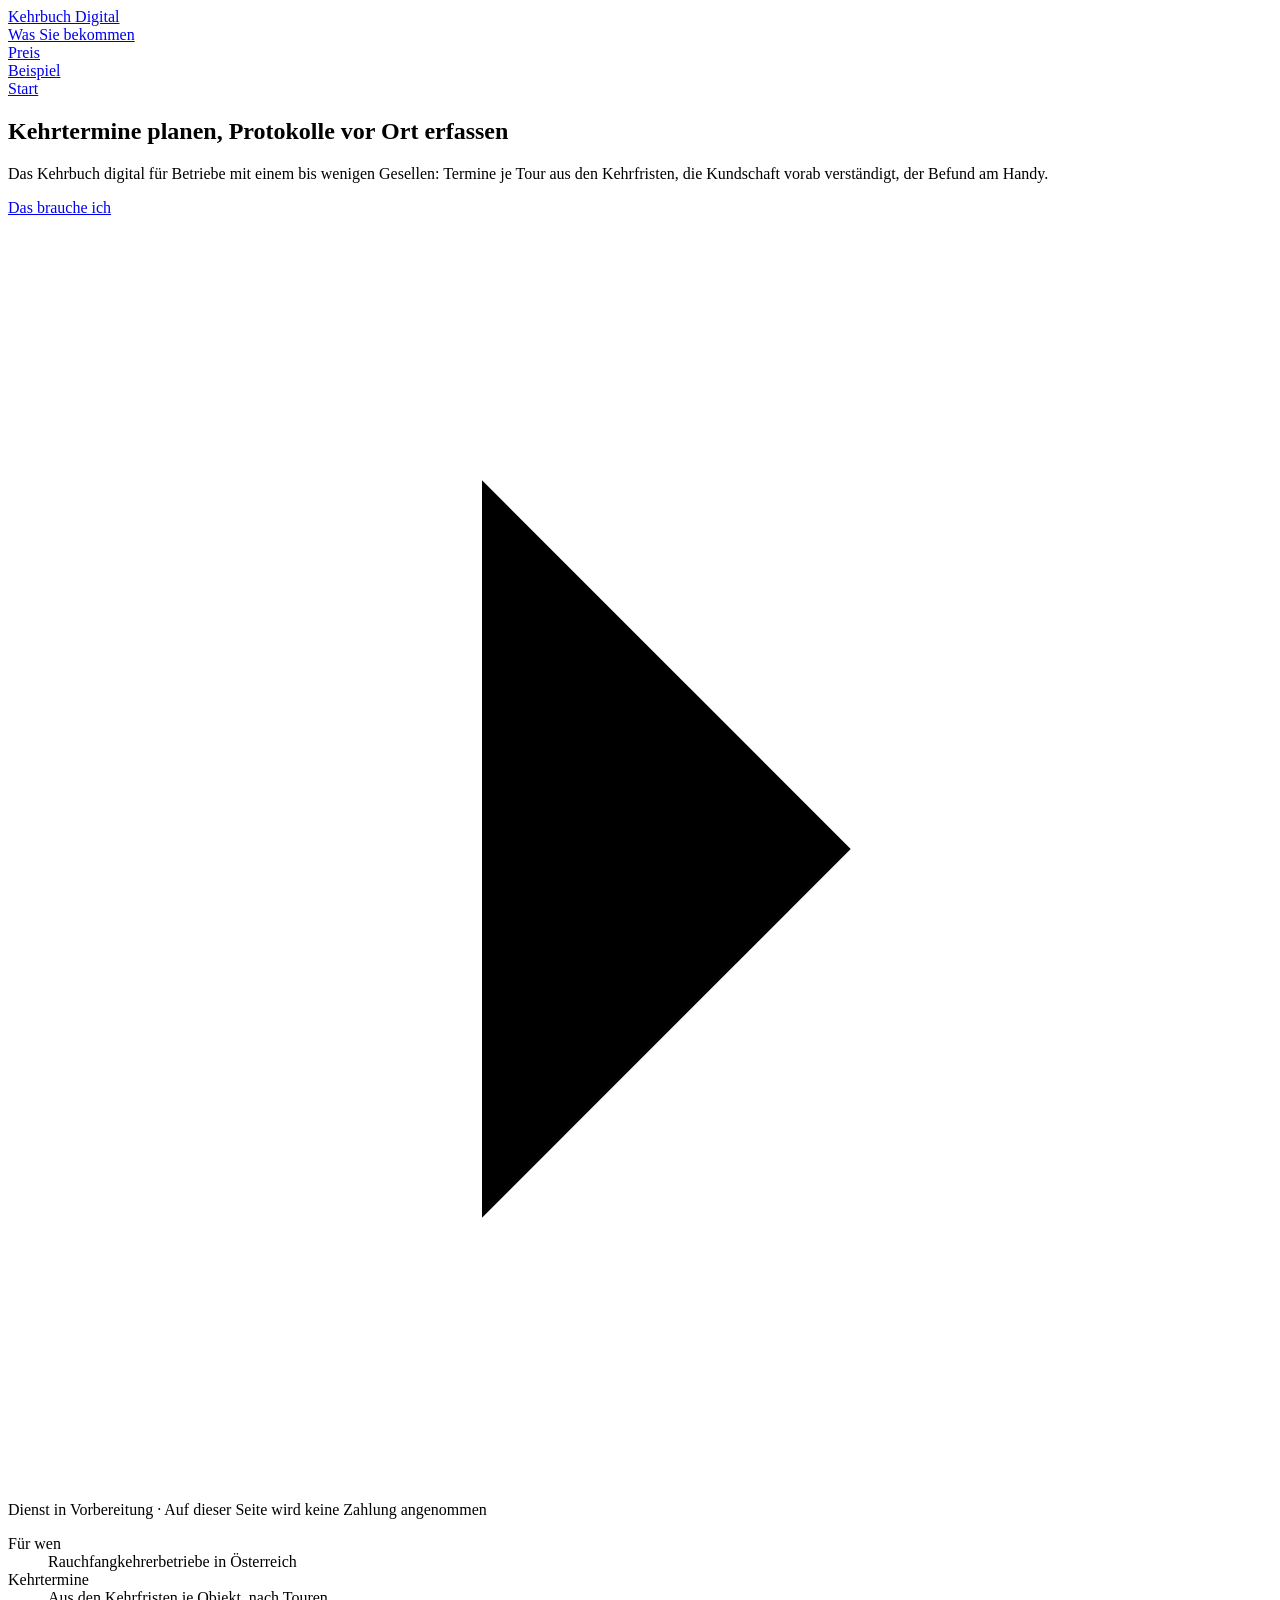
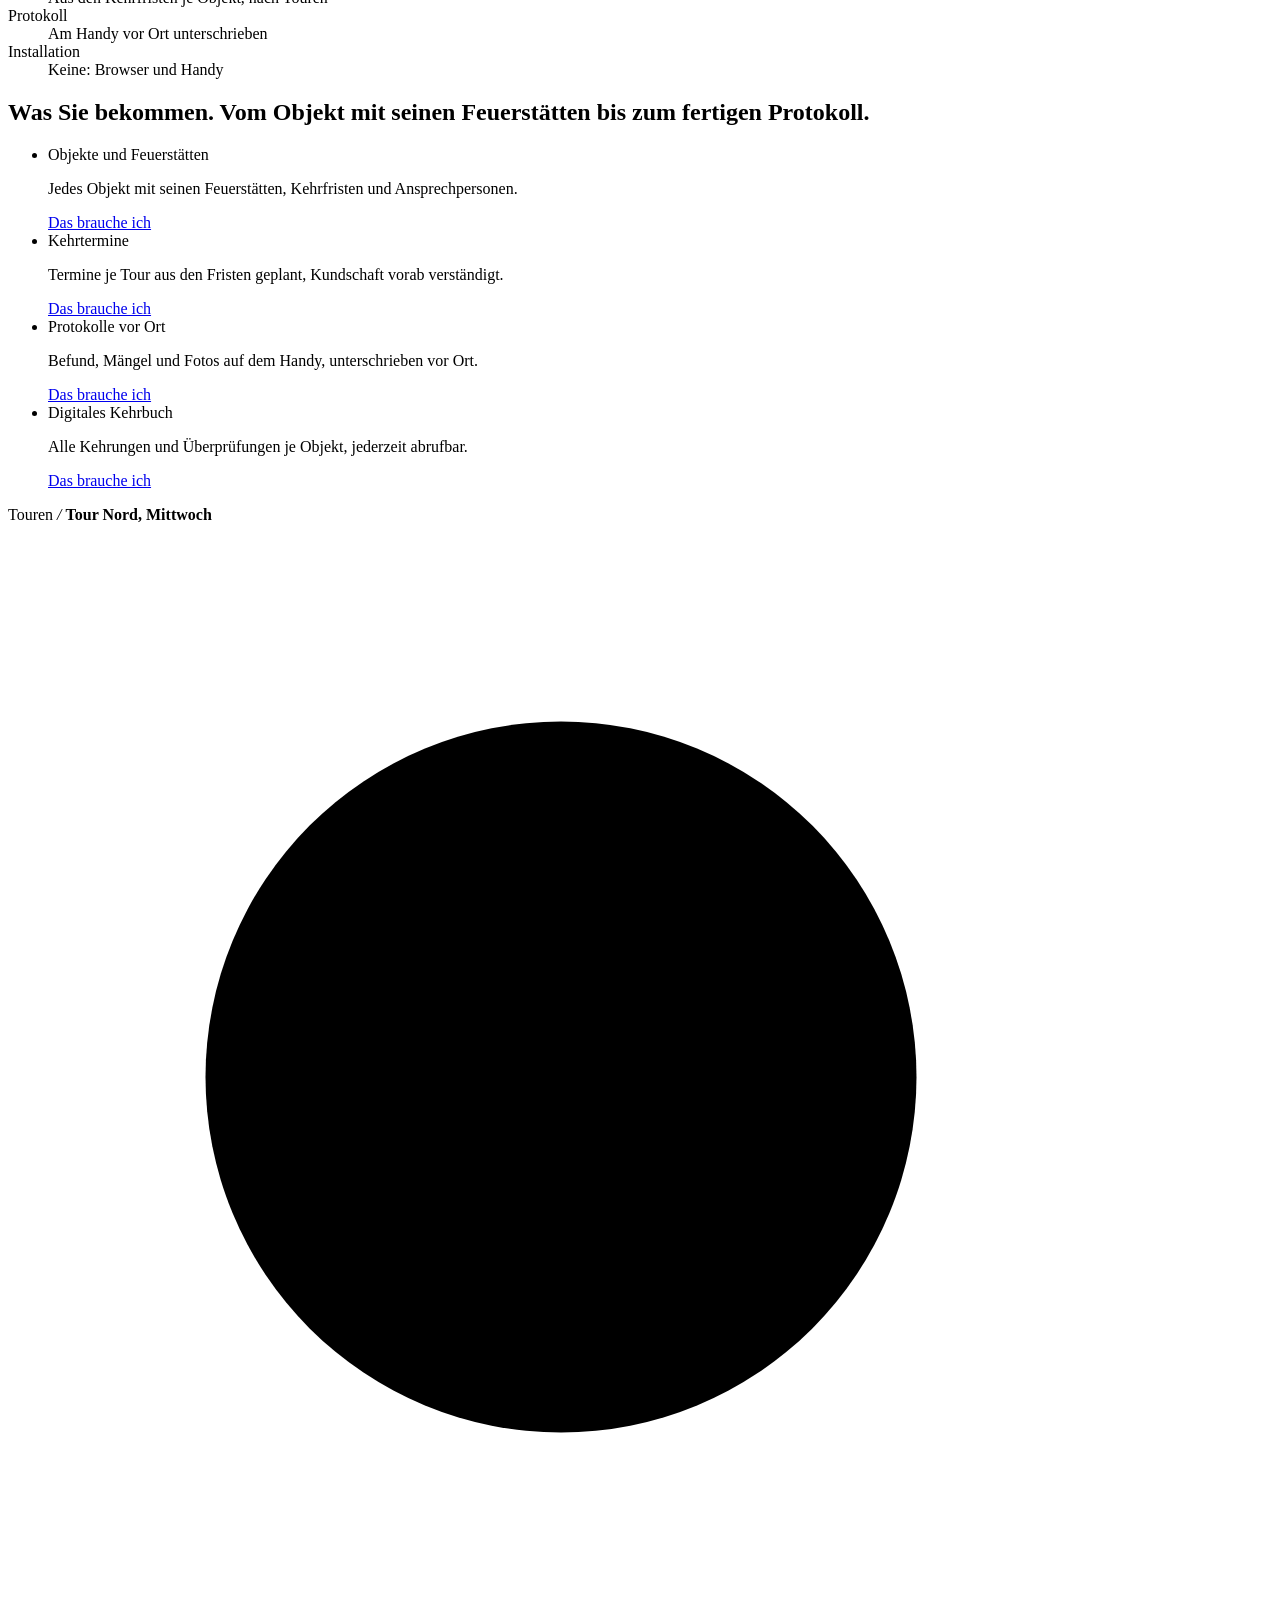
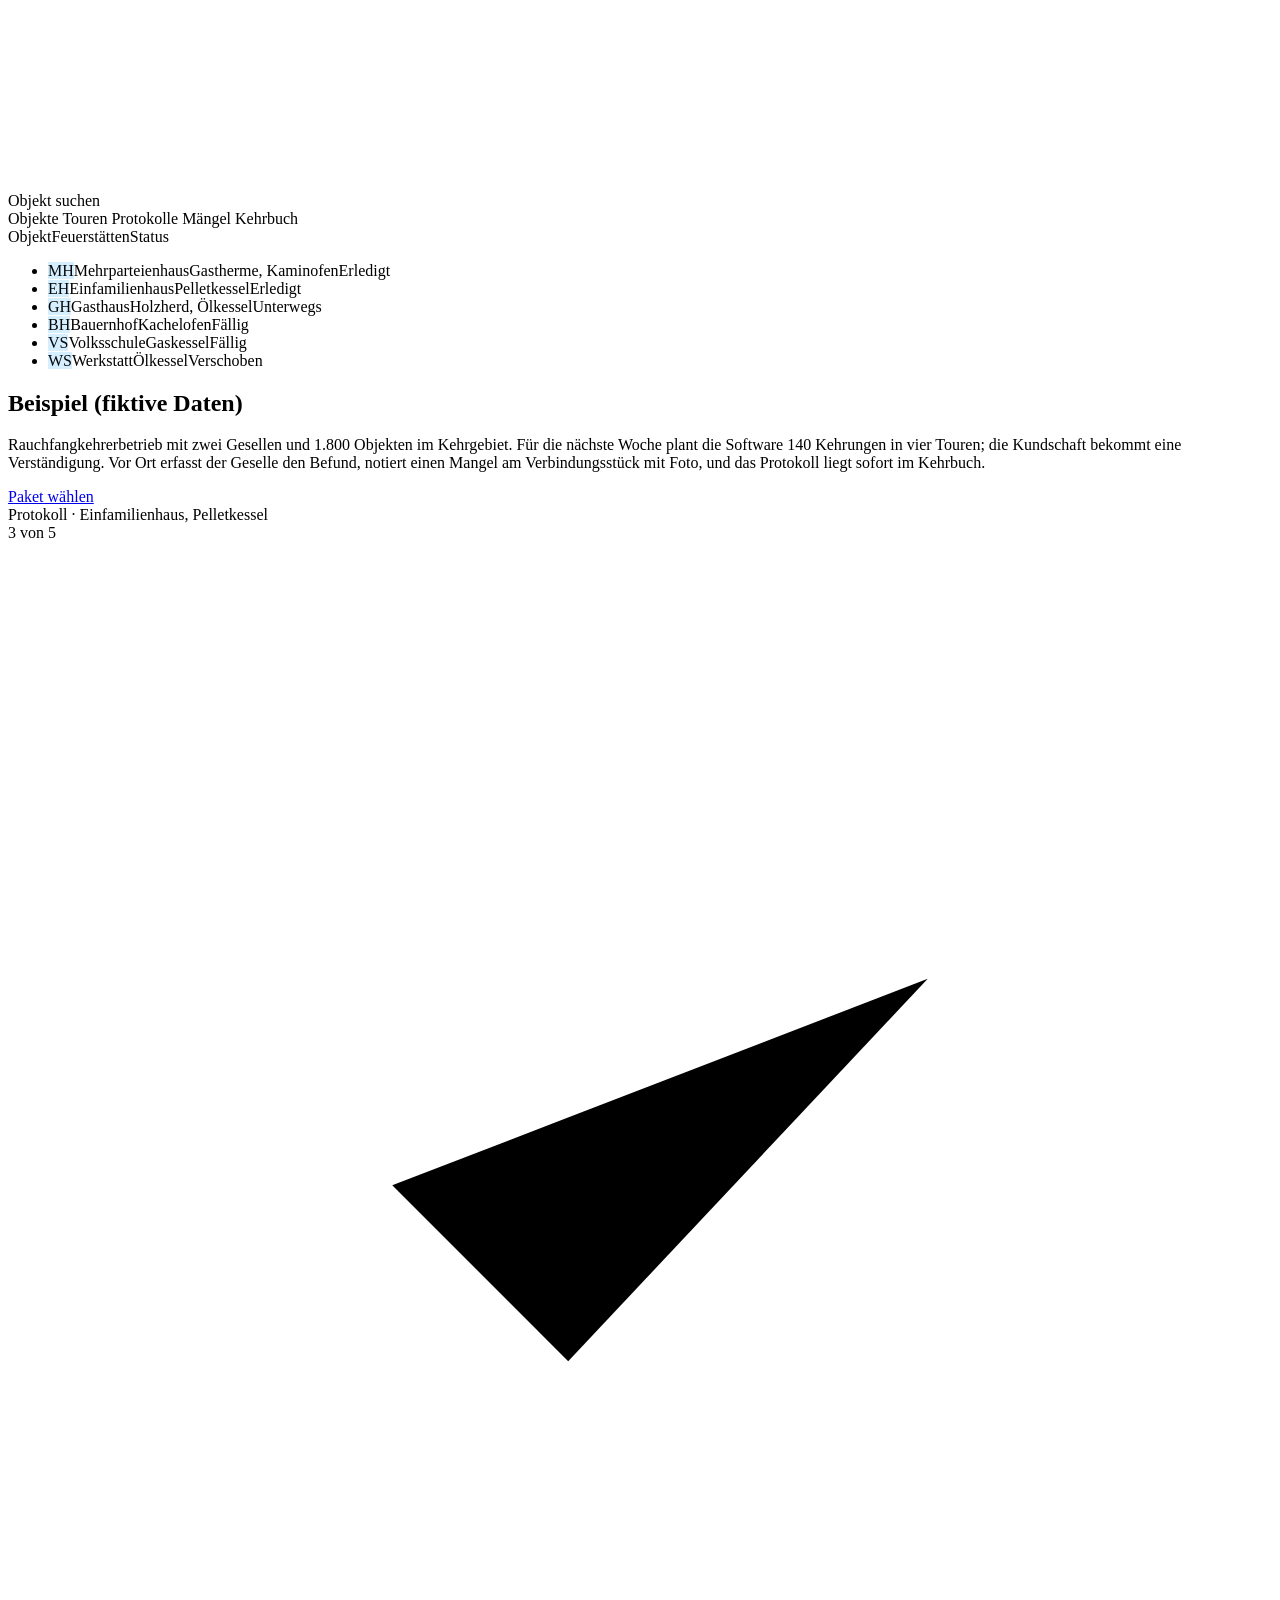
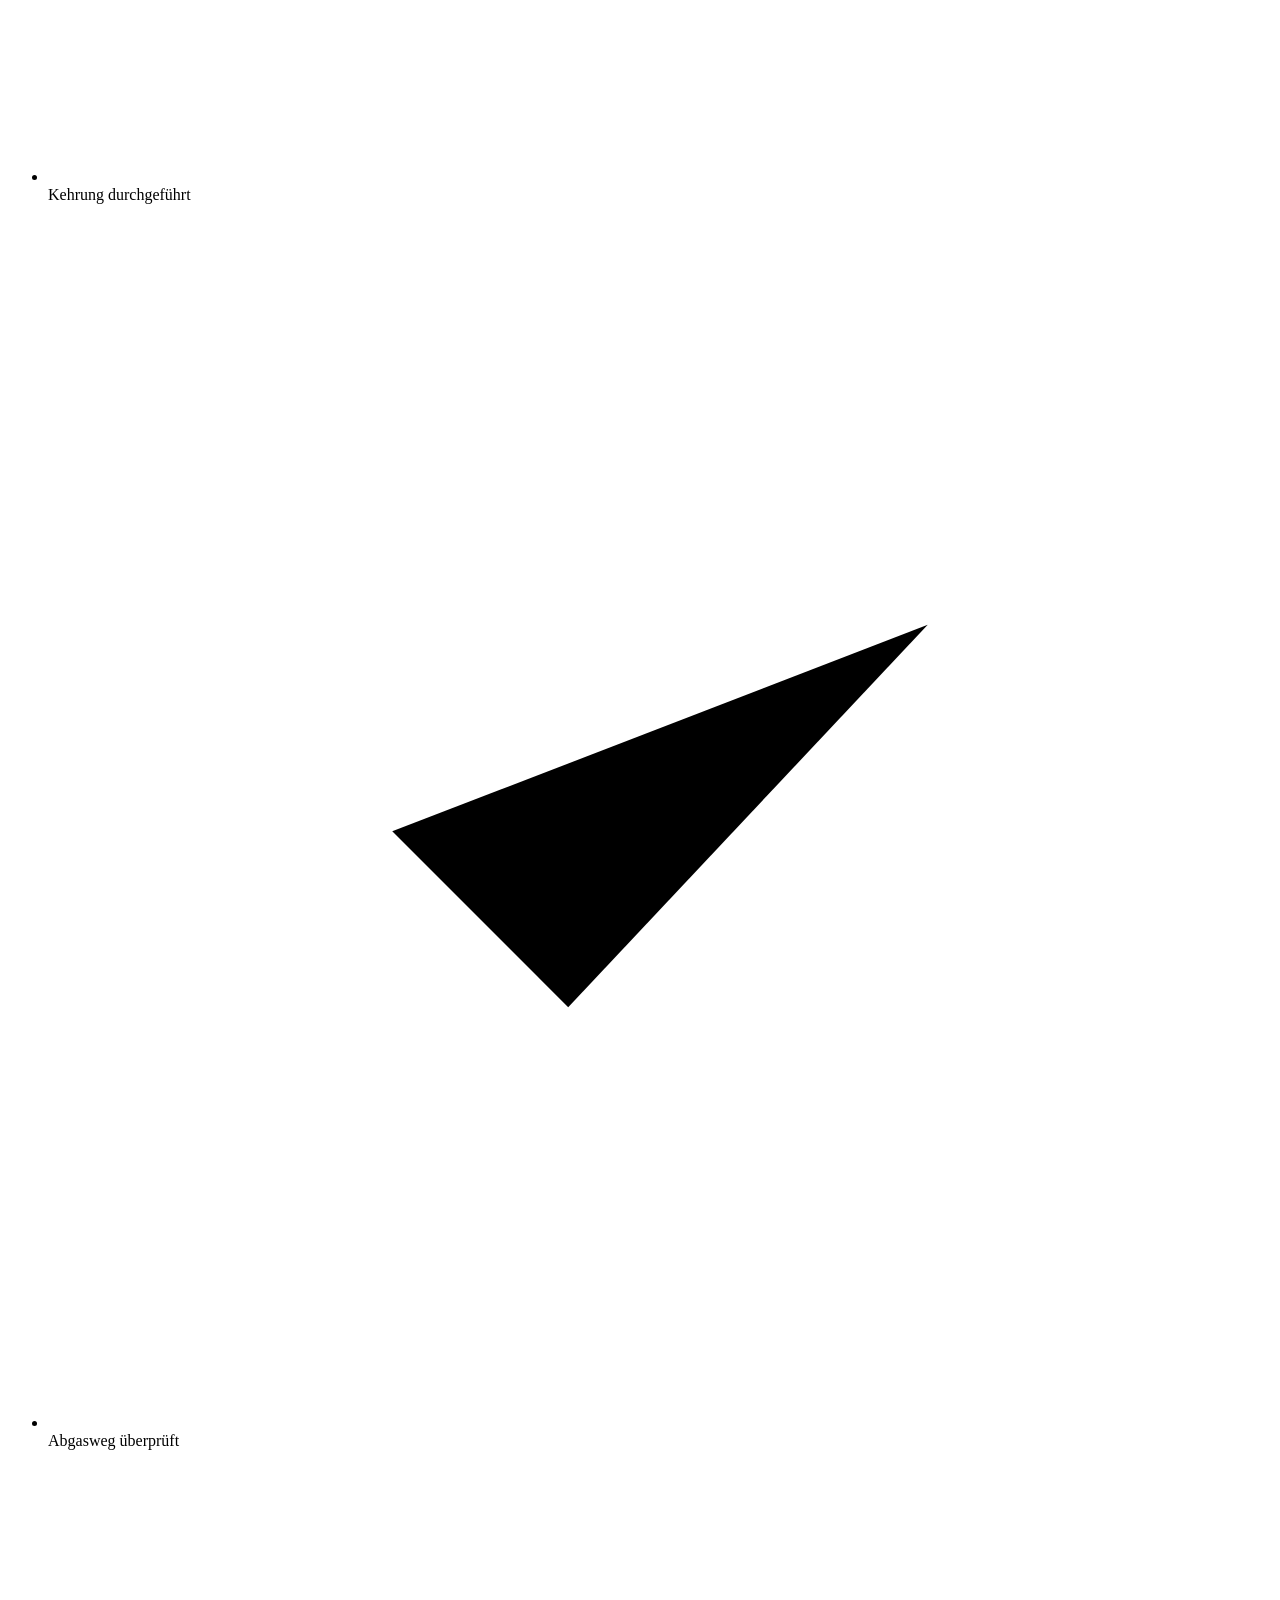
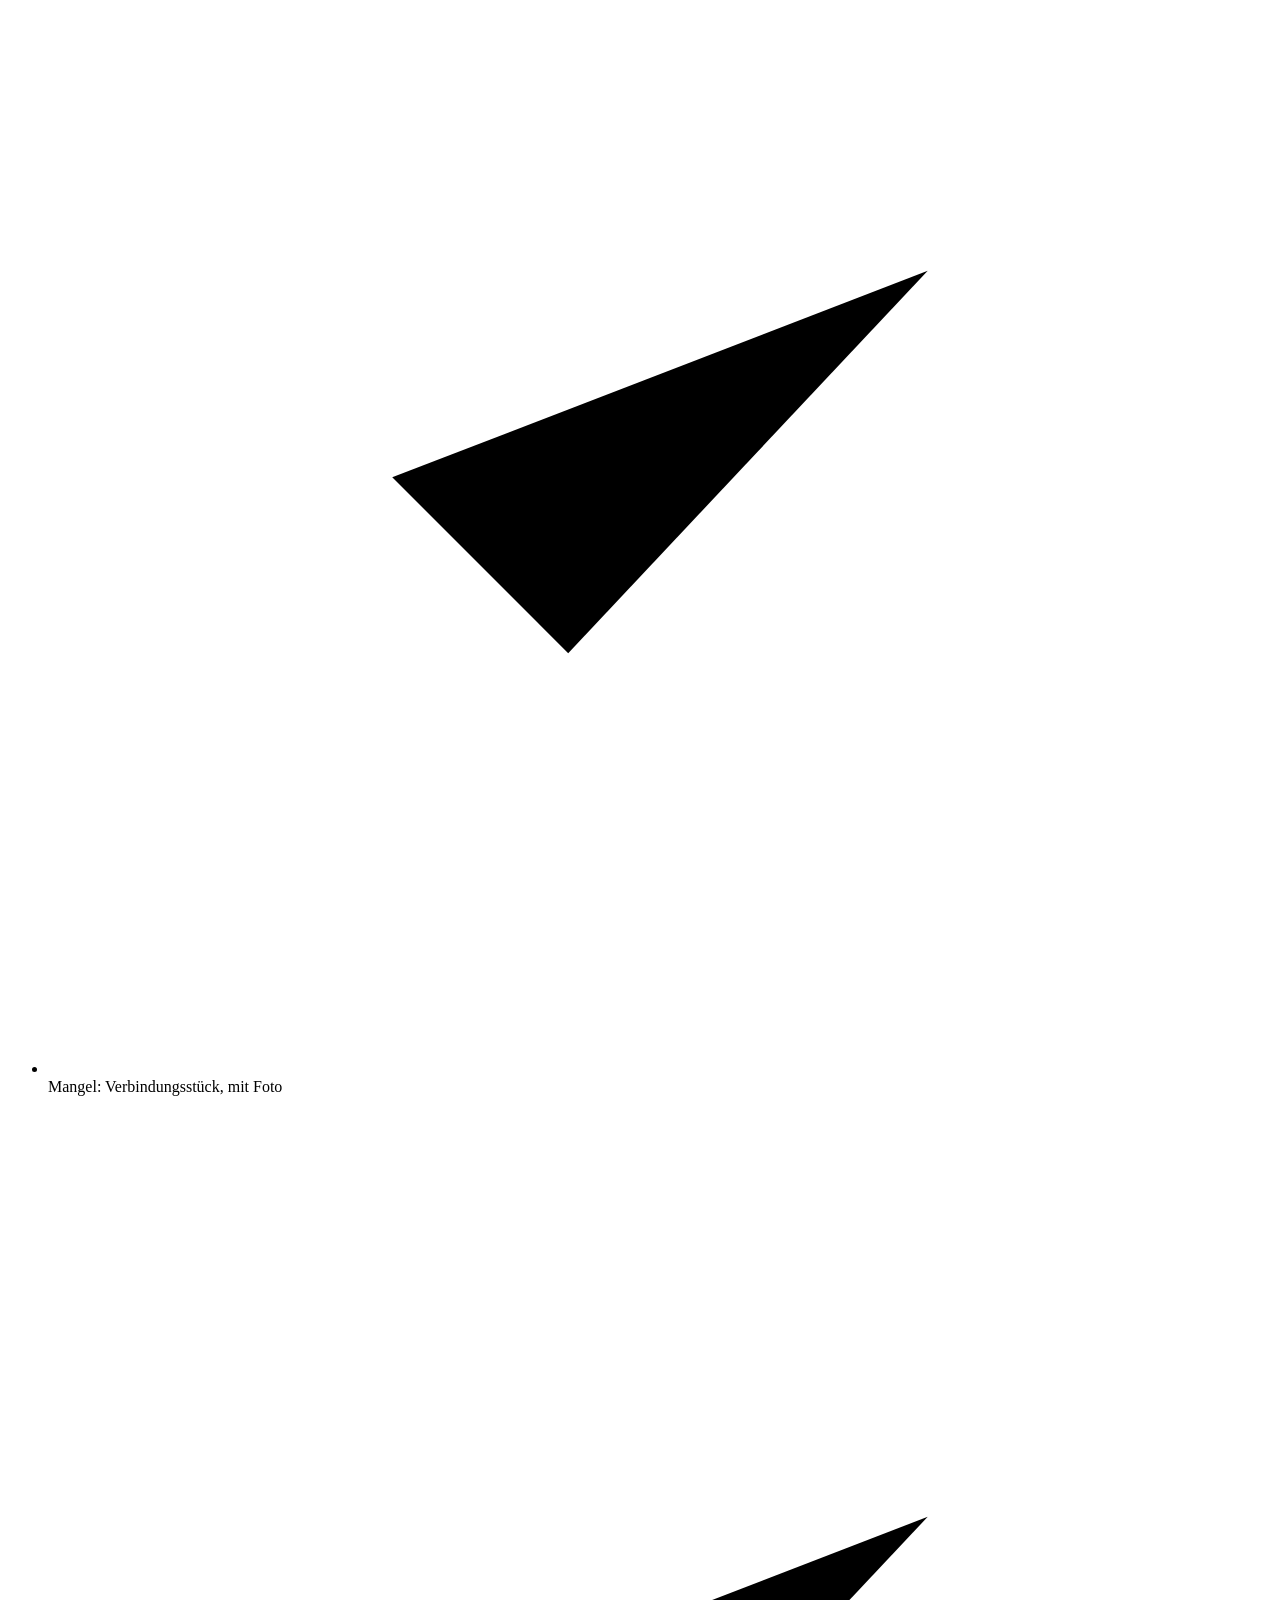
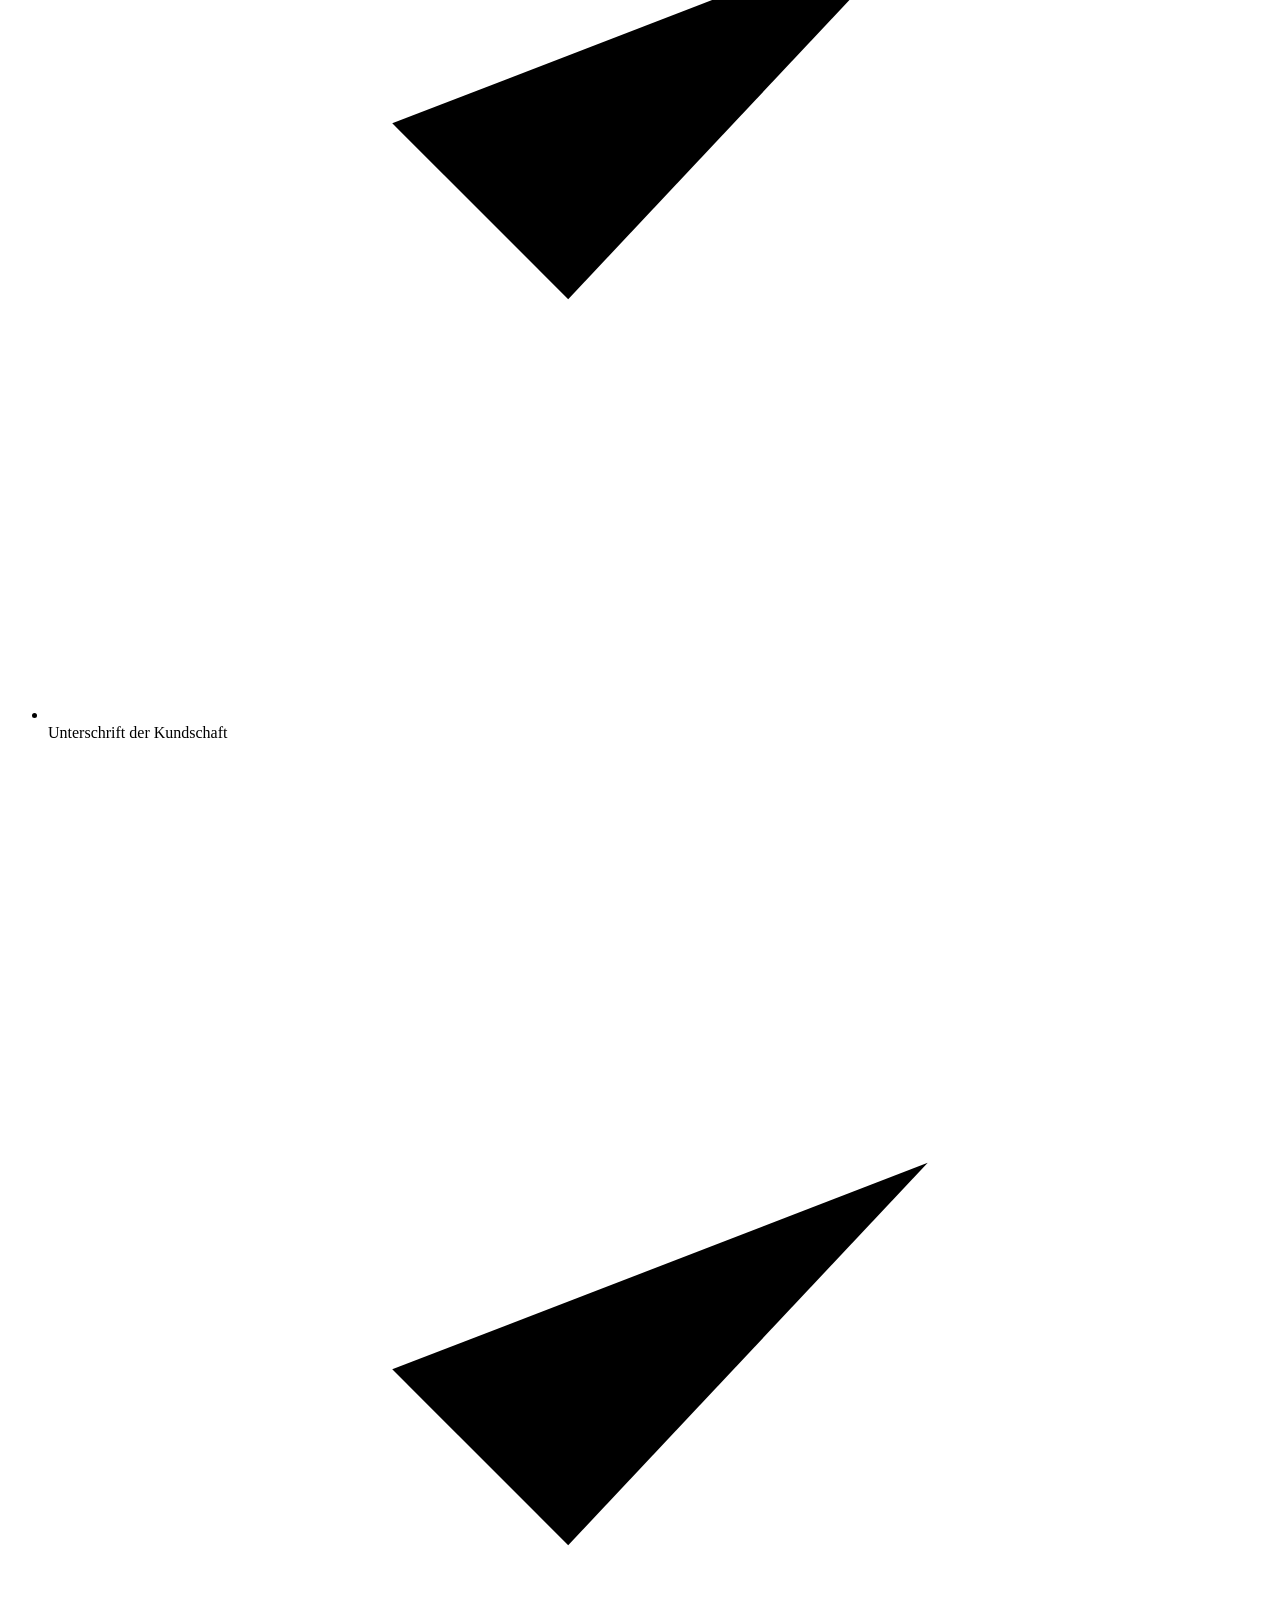
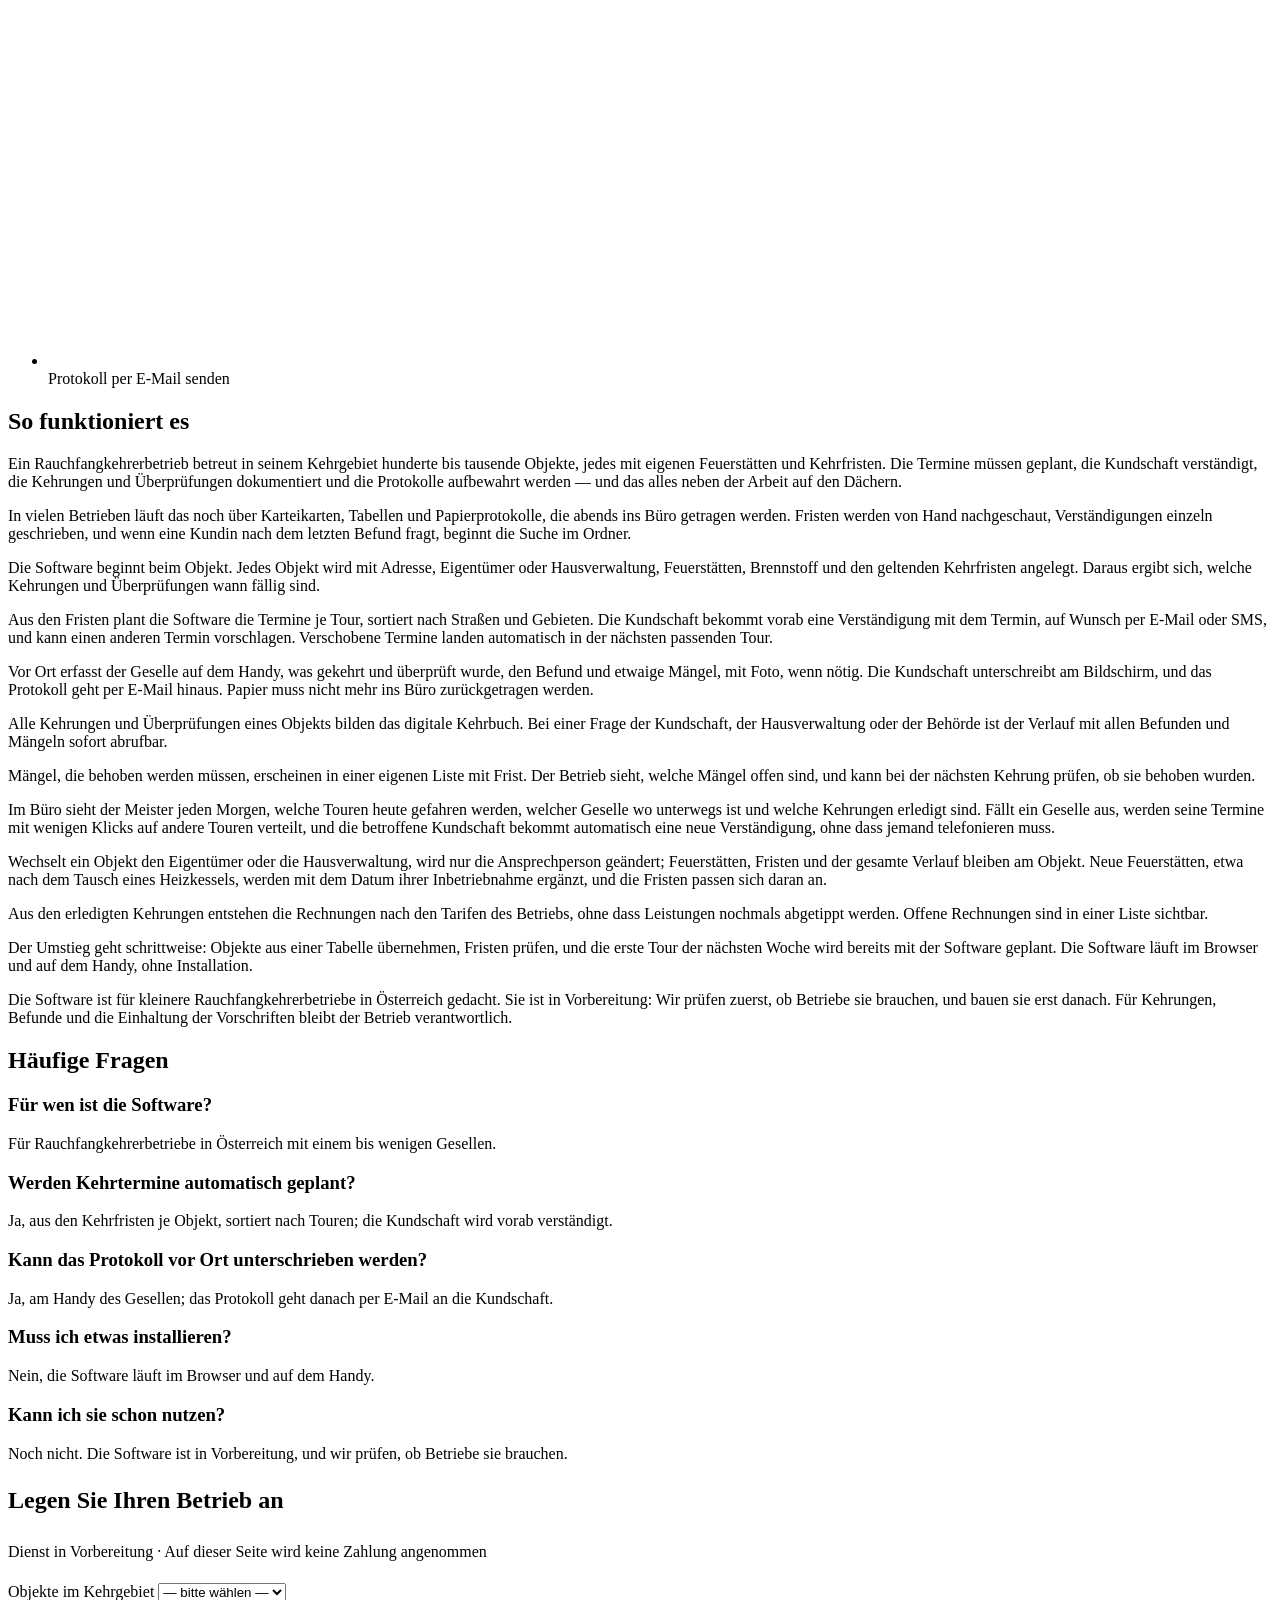
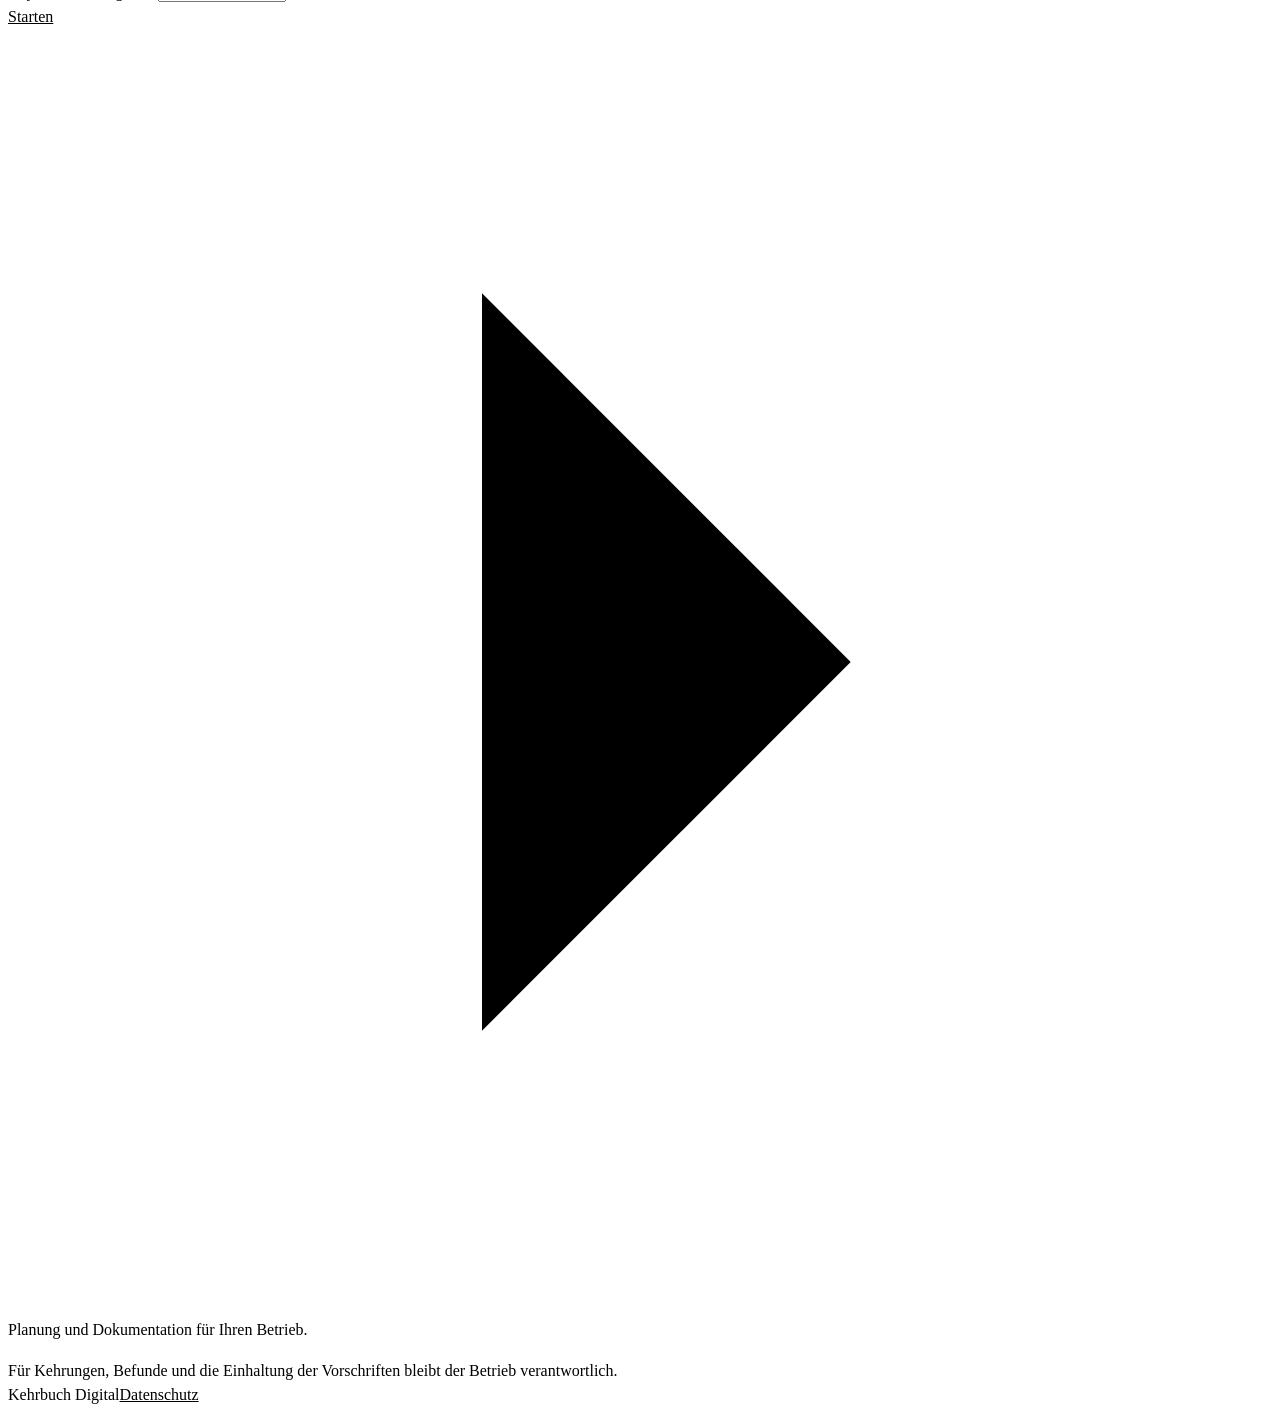
==== commit c4c5d205: "Главная: одни цвета (СМ-04), шрифт Inter, светлый фон — выбор раскладки (слово Владельца 10.11.2026)" ====
--- a/index.html
+++ b/index.html
@@ -17,7 +17,7 @@
 <link rel="stylesheet" href="style.css">
 <link rel="preconnect" href="https://fonts.googleapis.com">
 <link rel="preconnect" href="https://fonts.gstatic.com" crossorigin>
-<link href="https://fonts.googleapis.com/css2?family=Funnel+Display:wght@400..700&family=Funnel+Sans:wght@400..600&family=DM+Mono:wght@400;500&display=swap" rel="stylesheet">
+<link href="https://fonts.googleapis.com/css2?family=Inter:wght@400..700&display=swap" rel="stylesheet">
 <link rel="stylesheet" href="taste/system.css">
 <link rel="stylesheet" href="taste/ui/base.css">
 <link rel="stylesheet" href="taste/ui/window/fragment.css">
@@ -82,7 +82,7 @@
 <noscript><iframe src="https://www.googletagmanager.com/ns.html?id=GTM-MS74G3LD"
 height="0" width="0" style="display:none;visibility:hidden"></iframe></noscript>
 <!-- End Google Tag Manager (noscript) -->
-<!-- type: software · deal: hero statement (bg-horizon), palette card-pastels, type funnel, radius soft, nav nav-mega (nav--tone), close close-type, footer footer-statement, rhythm dark-band (#beispiel), buttons solid, mark stack · UI: assets/ui window (#was), checklist (#beispiel), still · built on taste/ (tasteskill 2.5 kit files, unchanged) -->
+<!-- type: software · deal: hero statement (bg-arcs, the light ground of the dark horizon), palette: the smokes' house colours, font Inter, light everywhere (brief 4), radius soft, nav nav-mega (nav--tone), close close-type, footer footer-statement, rhythm surface band (#beispiel), buttons solid, mark stack · UI: assets/ui window (#was), checklist (#beispiel), still · built on taste/ (tasteskill 2.5 kit files, unchanged) -->
 
 <header class="nav nav--tone">
   <div class="wrap nav__bar">
@@ -97,7 +97,7 @@
 </header>
 
 <main>
-  <section class="hero hero--statement bg-horizon" data-enter aria-labelledby="hero-h">
+  <section class="hero hero--statement bg-arcs" data-enter aria-labelledby="hero-h">
     <div class="wrap"><div class="hero-text hero__in">
       <div class="hero__text">
         <h1 id="hero-h">Kehrtermine planen, Protokolle vor Ort erfassen</h1>
@@ -162,7 +162,7 @@
     </div>
   </section>
 
-  <section class="section ground-inverse" id="beispiel" data-view="example_view" aria-labelledby="bsp-h">
+  <section class="section ground-surface" id="beispiel" data-view="example_view" aria-labelledby="bsp-h">
     <div class="wrap">
       <div class="grid grid--top">
         <div class="section-head span-5">
--- a/variant.css
+++ b/variant.css
@@ -1,14 +1,19 @@
 /* Kehrbuch Digital on the tasteskill 2.5 kit (taste/, unchanged). 1) the theme setting as start.mjs prints it
-   (css --page software --palette card-pastels --type funnel --radius soft); 2) the shared base stylesheet
-   (style.css -> smoki-base) neutralised where it clashes with the kit; 3) page CSS where the kit says so. */
+   (css --page software --radius soft), the values set to the smokes' house palette and one font, Inter (rule
+   СМ-04, brief 4: the same colours and font on every variant, light everywhere): the inverse side and the lit
+   ground are light too, and the grounds' tints are off (--g-k 0), so no block is dark or tinted; 2) the shared
+   base stylesheet (style.css -> smoki-base) neutralised where it clashes with the kit; 3) page CSS where the kit says so. */
 :root {
-  --p-bg: #f7f7f5; --p-surface: #ebebe8; --p-ink: #000000; --p-muted: #666662;
-  --p-accent: #d0106f; --p-accent-ink: #ffffff; --p-action: #d0106f; --p-action-ink: #ffffff;
-  --p-inv-bg: #000000; --p-inv-surface: #010101; --p-inv-ink: #f7f7f5; --p-inv-muted: #828280;
-  --p-inv-accent: #d0106f; --p-inv-accent-ink: #ffffff; --p-inv-action: #d0106f; --p-inv-action-ink: #ffffff;
-  --font-display: "Funnel Display", system-ui, sans-serif;
-  --font-text: "Funnel Sans", system-ui, sans-serif;
-  --font-mono: "DM Mono", ui-monospace, "SFMono-Regular", Menlo, Consolas, monospace;
+  --p-bg: #fcfcfc; --p-surface: #f7f8f9; --p-ink: #05080b; --p-muted: #5c646f;
+  --p-accent: #006acf; --p-accent-ink: #ffffff; --p-action: #006acf; --p-action-ink: #ffffff;
+  --p-inv-bg: #f7f8f9; --p-inv-surface: #ffffff; --p-inv-ink: #05080b; --p-inv-muted: #5c646f;
+  --p-inv-accent: #006acf; --p-inv-accent-ink: #ffffff; --p-inv-action: #006acf; --p-inv-action-ink: #ffffff;
+  --ground-bg: #f7f8f9; --ground-surface: #ffffff; --ground-ink: #05080b; --ground-muted: #5c646f; --ground-accent: #006acf;
+  --card: #ffffff; --line: #dfe1e5;
+  --g-k: 0;
+  --font-display: "Inter", system-ui, sans-serif;
+  --font-text: "Inter", system-ui, sans-serif;
+  --font-mono: "Inter", system-ui, sans-serif;
   --display-weight: 400;
   --display-tracking: -0.03em;
   --display-tracking-xl: -0.04em;
@@ -21,6 +26,9 @@
 header.nav { backdrop-filter: none; }
 header.nav .nav__bar { flex-wrap: nowrap; min-height: 0; justify-content: flex-start; gap: var(--s-6); }
 .btn { margin: 0; }
+/* the drawn avatars: the palette's soft accent instead of the kit's five hues; the focus ring in its own blue */
+.ui-avatar[data-tone] { background: #d6efff; color: #05080b; }
+:focus-visible { outline-color: #0086dd; }
 .closing__cta { padding: 0; }
 footer.closing { font-size: var(--t-body); line-height: 1.55; }
 footer a, footer .muted { color: inherit; margin: 0; }
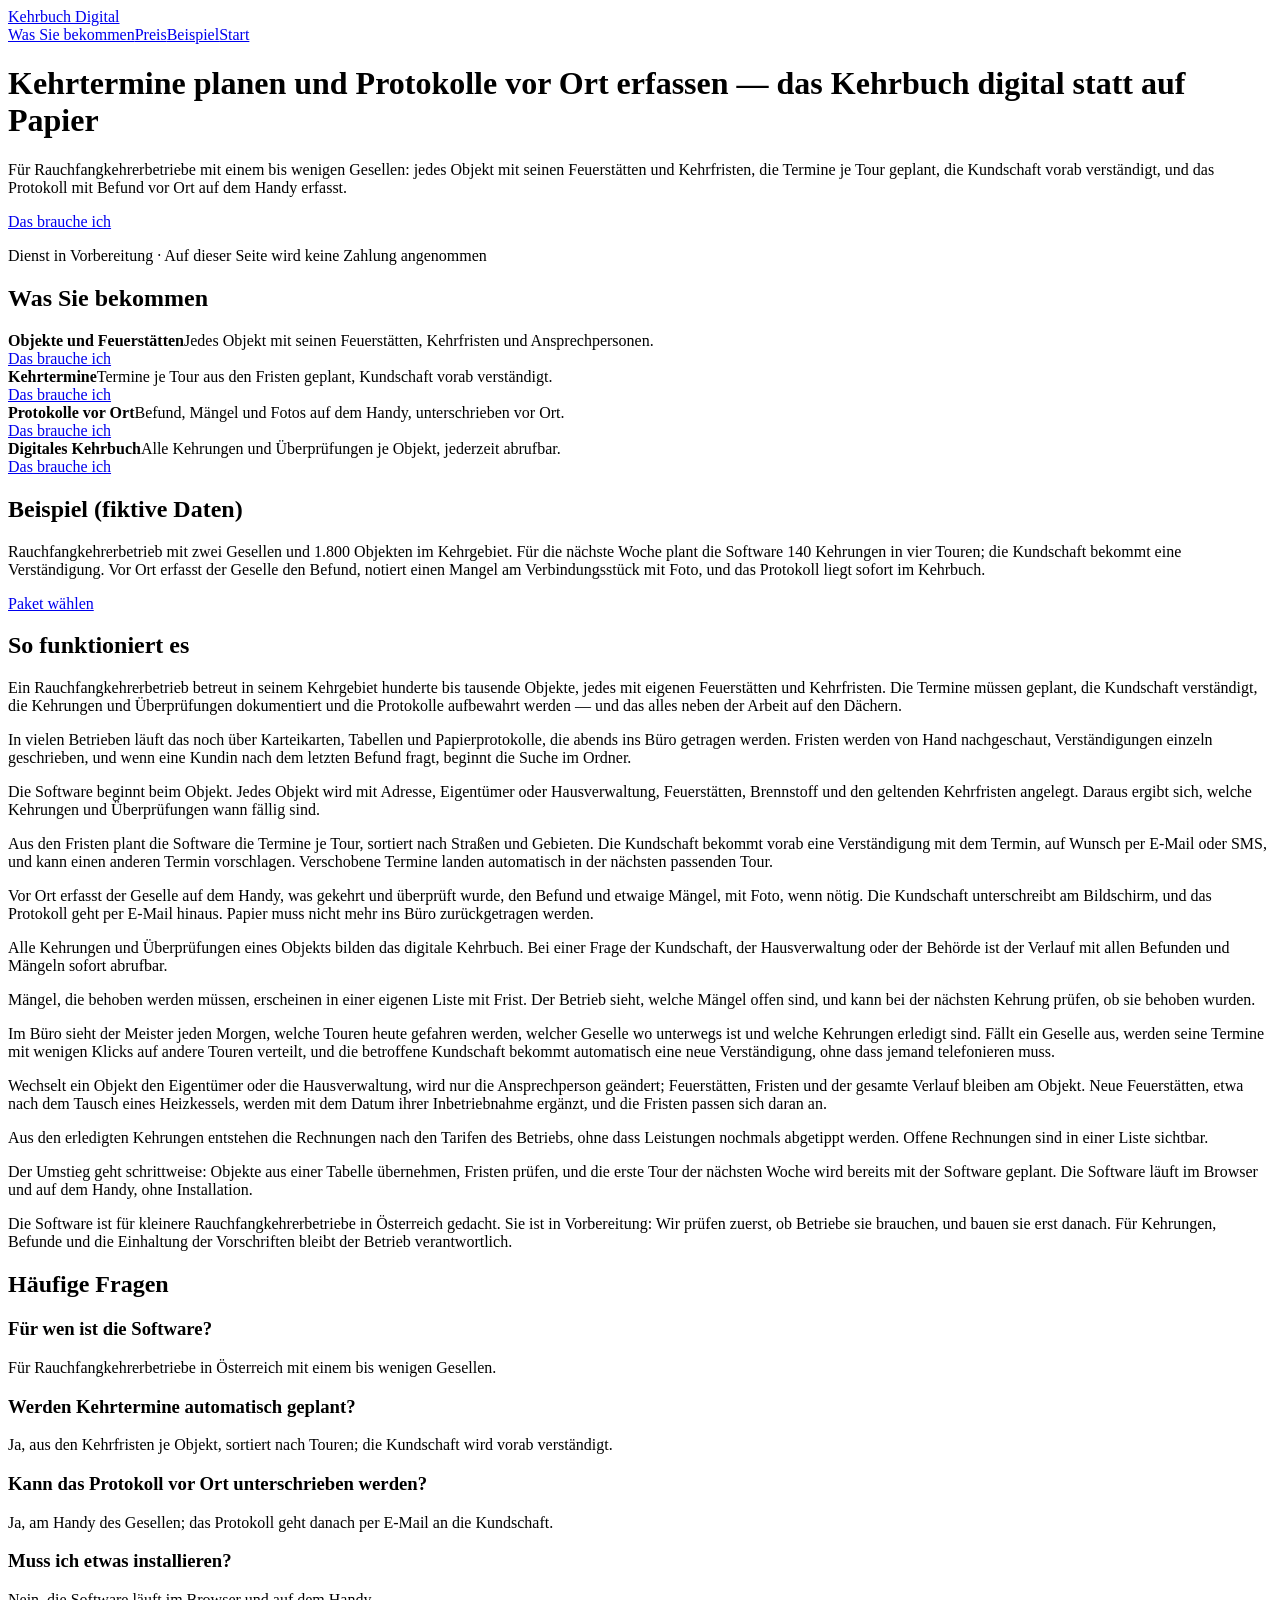
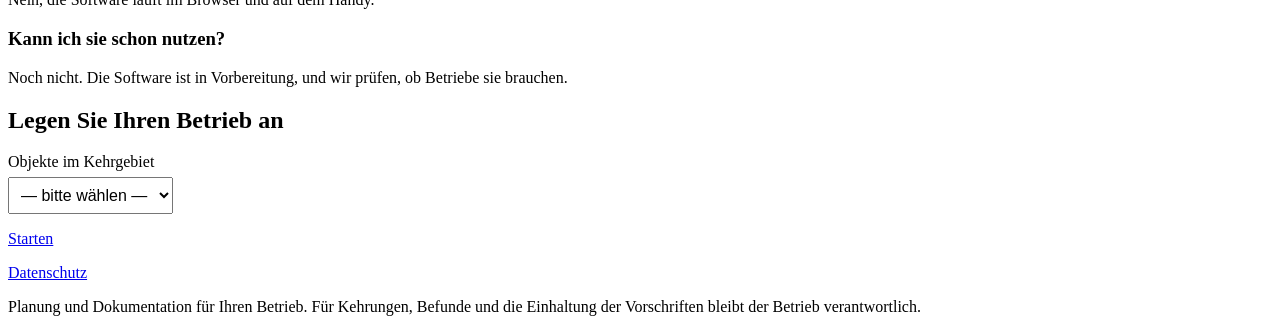
==== commit aad4532d: "Главная: прежний вид — сравнение дизайна перенесено на тестовый домен (слово Владельца 10.11.2026, «" ====
--- a/index.html
+++ b/index.html
@@ -1,5 +1,5 @@
 <!doctype html>
-<html lang="de-AT" data-type="software" data-radius="soft" data-buttons="solid">
+<html lang="de-AT">
 <head>
 <meta charset="utf-8">
 <!-- Google Tag Manager -->
@@ -15,16 +15,6 @@
 <meta name="description" content="Für Rauchfangkehrer in Österreich: Kehrtermine je Objekt planen, Kundschaft verständigen, Befunde vor Ort erfassen und das Kehrbuch digital.">
 <link rel="icon" href="favicon.svg">
 <link rel="stylesheet" href="style.css">
-<link rel="preconnect" href="https://fonts.googleapis.com">
-<link rel="preconnect" href="https://fonts.gstatic.com" crossorigin>
-<link href="https://fonts.googleapis.com/css2?family=Inter:wght@400..700&display=swap" rel="stylesheet">
-<link rel="stylesheet" href="taste/system.css">
-<link rel="stylesheet" href="taste/ui/base.css">
-<link rel="stylesheet" href="taste/ui/window/fragment.css">
-<link rel="stylesheet" href="taste/ui/checklist/fragment.css">
-<link rel="stylesheet" href="taste/backgrounds.css">
-<link rel="stylesheet" href="taste/layout.css">
-<link rel="stylesheet" href="variant.css">
 <script src="smoke.js" defer></script>
 <!-- faq-jsonld:start -->
 <script type="application/ld+json">
@@ -82,186 +72,76 @@
 <noscript><iframe src="https://www.googletagmanager.com/ns.html?id=GTM-MS74G3LD"
 height="0" width="0" style="display:none;visibility:hidden"></iframe></noscript>
 <!-- End Google Tag Manager (noscript) -->
-<!-- type: software · deal: hero statement (bg-arcs, the light ground of the dark horizon), palette: the smokes' house colours, font Inter, light everywhere (brief 4), radius soft, nav nav-mega (nav--tone), close close-type, footer footer-statement, rhythm surface band (#beispiel), buttons solid, mark stack · UI: assets/ui window (#was), checklist (#beispiel), still · built on taste/ (tasteskill 2.5 kit files, unchanged) -->
 
-<header class="nav nav--tone">
-  <div class="wrap nav__bar">
-    <a class="nav__logo" href="index.html" data-ev="click_logo_home"><span class="mark" data-mark="stack" aria-hidden="true"></span>Kehrbuch Digital</a>
-    <nav class="nav__links" aria-label="Hauptnavigation">
-      <div class="nav__item"><a class="nav__link" href="#was" data-ev="click_nav_was">Was Sie bekommen</a></div>
-      <div class="nav__item"><a class="nav__link" href="price.html" data-ev="click_nav_preis">Preis</a></div>
-      <div class="nav__item"><a class="nav__link" href="#beispiel" data-ev="click_nav_beispiel">Beispiel</a></div>
-      <div class="nav__item"><a class="nav__link" href="#start" data-ev="click_nav_start">Start</a></div>
-    </nav>
+<header><div class="wrap">
+  <div class="logo"><a href="index.html" data-ev="click_logo_home">Kehrbuch Digital</a></div>
+  <nav class="top"><a href="#was" data-ev="click_nav_was">Was Sie bekommen</a><a href="price.html" data-ev="click_nav_preis">Preis</a><a href="#beispiel" data-ev="click_nav_beispiel">Beispiel</a><a href="#start" data-ev="click_nav_start">Start</a></nav>
+</div></header>
+
+<div class="wrap">
+  <div class="hero">
+    <h1>Kehrtermine planen und Protokolle vor Ort erfassen — das Kehrbuch digital statt auf Papier</h1>
+    <p class="sub">Für Rauchfangkehrerbetriebe mit einem bis wenigen Gesellen: jedes Objekt mit seinen Feuerstätten und Kehrfristen, die Termine je Tour geplant, die Kundschaft vorab verständigt, und das Protokoll mit Befund vor Ort auf dem Handy erfasst.</p>
+    <a class="cta" href="price.html" data-ev="cta_click">Das brauche ich</a>
+    <p class="cta-note">Dienst in Vorbereitung · Auf dieser Seite wird keine Zahlung angenommen</p>
   </div>
-</header>
 
-<main>
-  <section class="hero hero--statement bg-arcs" data-enter aria-labelledby="hero-h">
-    <div class="wrap"><div class="hero-text hero__in">
-      <div class="hero__text">
-        <h1 id="hero-h">Kehrtermine planen, Protokolle vor Ort erfassen</h1>
-        <p class="hero__lead">Das Kehrbuch digital für Betriebe mit einem bis wenigen Gesellen: Termine je Tour aus den Kehrfristen, die Kundschaft vorab verständigt, der Befund am Handy.</p>
-        <div class="btn-row">
-          <a class="btn btn--primary" href="price.html" data-ev="cta_click">Das brauche ich<svg class="m-arrow" viewBox="0 0 12 12" aria-hidden="true"><path class="m-arrow__stem" d="M1 6h8"/><path class="m-arrow__head" d="M4.5 2.5 8 6l-3.5 3.5"/></svg></a>
-        </div>
-        <p class="t-small muted">Dienst in Vorbereitung · Auf dieser Seite wird keine Zahlung angenommen</p>
-      </div>
-      <dl class="hero__facts">
-        <div><dt>Für wen</dt><dd>Rauchfangkehrerbetriebe in Österreich</dd></div>
-        <div><dt>Kehrtermine</dt><dd>Aus den Kehrfristen je Objekt, nach Touren</dd></div>
-        <div><dt>Protokoll</dt><dd>Am Handy vor Ort unterschrieben</dd></div>
-        <div><dt>Installation</dt><dd>Keine: Browser und Handy</dd></div>
-      </dl>
-    </div></div>
-  </section>
-
-  <section class="section" id="was" data-view="features_view" aria-labelledby="was-h">
-    <div class="wrap">
-      <div class="section-head">
-        <h2 id="was-h">Was Sie bekommen. <span class="muted">Vom Objekt mit seinen Feuerstätten bis zum fertigen Protokoll.</span></h2>
-      </div>
-      <div class="grid grid--top">
-        <ul class="rows span-5">
-          <li><span class="rows__name">Objekte und Feuerstätten</span><p>Jedes Objekt mit seinen Feuerstätten, Kehrfristen und Ansprechpersonen.</p><a class="link rows__value" href="price.html" data-ev="feature_objekte">Das brauche ich</a></li>
-          <li><span class="rows__name">Kehrtermine</span><p>Termine je Tour aus den Fristen geplant, Kundschaft vorab verständigt.</p><a class="link rows__value" href="price.html" data-ev="feature_termine">Das brauche ich</a></li>
-          <li><span class="rows__name">Protokolle vor Ort</span><p>Befund, Mängel und Fotos auf dem Handy, unterschrieben vor Ort.</p><a class="link rows__value" href="price.html" data-ev="feature_protokoll">Das brauche ich</a></li>
-          <li><span class="rows__name">Digitales Kehrbuch</span><p>Alle Kehrungen und Überprüfungen je Objekt, jederzeit abrufbar.</p><a class="link rows__value" href="price.html" data-ev="feature_kehrbuch">Das brauche ich</a></li>
-        </ul>
-        <div class="span-6 start-7" role="img" aria-label="Ansicht der Software: eine Tour mit fälligen Kehrungen je Objekt und ihrem Stand">
-          <div class="ui ui-panel ui-win" data-ui="window" aria-hidden="true">
-            <div class="ui-win__bar">
-              <span class="ui-dots"><i></i><i></i><i></i></span>
-              <span class="ui-win__crumb">Touren <i>/</i> <b>Tour Nord, Mittwoch</b></span>
-              <span class="ui-spacer"></span>
-              <span class="ui-win__search"><svg class="ui-icon" viewBox="0 0 16 16"><circle cx="7" cy="7" r="4.5"/><path d="m10.5 10.5 3 3"/></svg><span class="ui-win__ph">Objekt suchen</span></span>
-            </div>
-            <div class="ui-win__body">
-              <nav class="ui-win__side">
-                <span class="ui-win__nav">Objekte</span>
-                <span class="ui-win__nav is-on">Touren</span>
-                <span class="ui-win__nav">Protokolle</span>
-                <span class="ui-win__nav">Mängel</span>
-                <span class="ui-win__nav">Kehrbuch</span>
-              </nav>
-              <div class="ui-win__main">
-                <div class="ui-win__cols"><span>Objekt</span><span>Feuerstätten</span><span>Status</span></div>
-                <ul class="ui-win__rows">
-                  <li class="ui-win__row"><span class="ui-avatar" data-tone="1">MH</span><span class="ui-win__who">Mehrparteienhaus</span><span class="ui-win__sub">Gastherme, Kaminofen</span><span class="ui-win__st is-done">Erledigt</span></li>
-                  <li class="ui-win__row"><span class="ui-avatar" data-tone="3">EH</span><span class="ui-win__who">Einfamilienhaus</span><span class="ui-win__sub">Pelletkessel</span><span class="ui-win__st is-done">Erledigt</span></li>
-                  <li class="ui-win__row is-sel"><span class="ui-avatar" data-tone="4">GH</span><span class="ui-win__who">Gasthaus</span><span class="ui-win__sub">Holzherd, Ölkessel</span><span class="ui-win__st is-work">Unterwegs</span></li>
-                  <li class="ui-win__row"><span class="ui-avatar" data-tone="2">BH</span><span class="ui-win__who">Bauernhof</span><span class="ui-win__sub">Kachelofen</span><span class="ui-win__st">Fällig</span></li>
-                  <li class="ui-win__row"><span class="ui-avatar" data-tone="5">VS</span><span class="ui-win__who">Volksschule</span><span class="ui-win__sub">Gaskessel</span><span class="ui-win__st">Fällig</span></li>
-                  <li class="ui-win__row"><span class="ui-avatar" data-tone="3">WS</span><span class="ui-win__who">Werkstatt</span><span class="ui-win__sub">Ölkessel</span><span class="ui-win__st is-you">Verschoben</span></li>
-                </ul>
-              </div>
-            </div>
-          </div>
-        </div>
-      </div>
+  <section id="was" data-view="features_view">
+    <h2>Was Sie bekommen</h2>
+    <div class="grid">
+      <div class="card"><b>Objekte und Feuerstätten</b><span>Jedes Objekt mit seinen Feuerstätten, Kehrfristen und Ansprechpersonen.</span><br><a class="btn" href="price.html" data-ev="feature_objekte">Das brauche ich</a></div>
+      <div class="card"><b>Kehrtermine</b><span>Termine je Tour aus den Fristen geplant, Kundschaft vorab verständigt.</span><br><a class="btn" href="price.html" data-ev="feature_termine">Das brauche ich</a></div>
+      <div class="card"><b>Protokolle vor Ort</b><span>Befund, Mängel und Fotos auf dem Handy, unterschrieben vor Ort.</span><br><a class="btn" href="price.html" data-ev="feature_protokoll">Das brauche ich</a></div>
+      <div class="card"><b>Digitales Kehrbuch</b><span>Alle Kehrungen und Überprüfungen je Objekt, jederzeit abrufbar.</span><br><a class="btn" href="price.html" data-ev="feature_kehrbuch">Das brauche ich</a></div>
     </div>
   </section>
 
-  <section class="section ground-surface" id="beispiel" data-view="example_view" aria-labelledby="bsp-h">
-    <div class="wrap">
-      <div class="grid grid--top">
-        <div class="section-head span-5">
-          <h2 id="bsp-h">Beispiel (fiktive Daten)</h2>
-          <p>Rauchfangkehrerbetrieb mit zwei Gesellen und 1.800 Objekten im Kehrgebiet. Für die nächste Woche plant die Software 140 Kehrungen in vier Touren; die Kundschaft bekommt eine Verständigung. Vor Ort erfasst der Geselle den Befund, notiert einen Mangel am Verbindungsstück mit Foto, und das Protokoll liegt sofort im Kehrbuch.</p>
-          <div class="btn-row"><a class="btn btn--primary" href="price.html" data-ev="click_cta_after_example">Paket wählen</a></div>
-        </div>
-        <div class="span-6 start-7" role="img" aria-label="Das Protokoll vor Ort am Handy: Kehrung, Abgasweg, Mangel am Verbindungsstück mit Foto, Unterschrift der Kundschaft">
-          <div class="ui ui-panel ui-checks" data-ui="checklist" aria-hidden="true">
-            <div class="ui-checks__head">
-              <div class="ui-title">Protokoll · Einfamilienhaus, Pelletkessel</div>
-              <span class="ui-spacer"></span>
-              <div class="ui-meta">3 von 5</div>
-            </div>
-            <div class="ui-checks__bar"><i style="--k:0.6"></i></div>
-            <ul class="ui-checks__list">
-              <li class="ui-check is-done"><span class="ui-check__box"><svg viewBox="0 0 16 16"><path d="m4.5 8.2 2.3 2.3 4.7-5"/></svg></span><span class="ui-check__label">Kehrung durchgeführt</span></li>
-              <li class="ui-check is-done"><span class="ui-check__box"><svg viewBox="0 0 16 16"><path d="m4.5 8.2 2.3 2.3 4.7-5"/></svg></span><span class="ui-check__label">Abgasweg überprüft</span></li>
-              <li class="ui-check is-done"><span class="ui-check__box"><svg viewBox="0 0 16 16"><path d="m4.5 8.2 2.3 2.3 4.7-5"/></svg></span><span class="ui-check__label">Mangel: Verbindungsstück, mit Foto</span></li>
-              <li class="ui-check"><span class="ui-check__box"><svg viewBox="0 0 16 16"><path d="m4.5 8.2 2.3 2.3 4.7-5"/></svg></span><span class="ui-check__label">Unterschrift der Kundschaft</span></li>
-              <li class="ui-check"><span class="ui-check__box"><svg viewBox="0 0 16 16"><path d="m4.5 8.2 2.3 2.3 4.7-5"/></svg></span><span class="ui-check__label">Protokoll per E-Mail senden</span></li>
-            </ul>
-          </div>
-        </div>
-      </div>
-    </div>
+  <section id="beispiel" data-view="example_view">
+    <h2>Beispiel (fiktive Daten)</h2>
+    <p class="fine">Rauchfangkehrerbetrieb mit zwei Gesellen und 1.800 Objekten im Kehrgebiet. Für die nächste Woche plant die Software 140 Kehrungen in vier Touren; die Kundschaft bekommt eine Verständigung. Vor Ort erfasst der Geselle den Befund, notiert einen Mangel am Verbindungsstück mit Foto, und das Protokoll liegt sofort im Kehrbuch.</p>
+    <a class="cta" href="price.html" data-ev="click_cta_after_example">Paket wählen</a>
   </section>
 <!-- seo-tekst:start -->
-  <section id="opis" class="section" style="--h: 2" aria-labelledby="opis-h">
-    <div class="wrap">
-      <div class="section-head"><h2 id="opis-h">So funktioniert es</h2></div>
-      <div class="grid grid--top">
-        <div class="span-6 stack-4">
+  <section id="opis">
+    <h2>So funktioniert es</h2>
     <p>Ein Rauchfangkehrerbetrieb betreut in seinem Kehrgebiet hunderte bis tausende Objekte, jedes mit eigenen Feuerstätten und Kehrfristen. Die Termine müssen geplant, die Kundschaft verständigt, die Kehrungen und Überprüfungen dokumentiert und die Protokolle aufbewahrt werden — und das alles neben der Arbeit auf den Dächern.</p>
     <p>In vielen Betrieben läuft das noch über Karteikarten, Tabellen und Papierprotokolle, die abends ins Büro getragen werden. Fristen werden von Hand nachgeschaut, Verständigungen einzeln geschrieben, und wenn eine Kundin nach dem letzten Befund fragt, beginnt die Suche im Ordner.</p>
     <p>Die Software beginnt beim Objekt. Jedes Objekt wird mit Adresse, Eigentümer oder Hausverwaltung, Feuerstätten, Brennstoff und den geltenden Kehrfristen angelegt. Daraus ergibt sich, welche Kehrungen und Überprüfungen wann fällig sind.</p>
     <p>Aus den Fristen plant die Software die Termine je Tour, sortiert nach Straßen und Gebieten. Die Kundschaft bekommt vorab eine Verständigung mit dem Termin, auf Wunsch per E-Mail oder SMS, und kann einen anderen Termin vorschlagen. Verschobene Termine landen automatisch in der nächsten passenden Tour.</p>
     <p>Vor Ort erfasst der Geselle auf dem Handy, was gekehrt und überprüft wurde, den Befund und etwaige Mängel, mit Foto, wenn nötig. Die Kundschaft unterschreibt am Bildschirm, und das Protokoll geht per E-Mail hinaus. Papier muss nicht mehr ins Büro zurückgetragen werden.</p>
     <p>Alle Kehrungen und Überprüfungen eines Objekts bilden das digitale Kehrbuch. Bei einer Frage der Kundschaft, der Hausverwaltung oder der Behörde ist der Verlauf mit allen Befunden und Mängeln sofort abrufbar.</p>
-        </div>
-        <div class="span-6 stack-4">
     <p>Mängel, die behoben werden müssen, erscheinen in einer eigenen Liste mit Frist. Der Betrieb sieht, welche Mängel offen sind, und kann bei der nächsten Kehrung prüfen, ob sie behoben wurden.</p>
     <p>Im Büro sieht der Meister jeden Morgen, welche Touren heute gefahren werden, welcher Geselle wo unterwegs ist und welche Kehrungen erledigt sind. Fällt ein Geselle aus, werden seine Termine mit wenigen Klicks auf andere Touren verteilt, und die betroffene Kundschaft bekommt automatisch eine neue Verständigung, ohne dass jemand telefonieren muss.</p>
     <p>Wechselt ein Objekt den Eigentümer oder die Hausverwaltung, wird nur die Ansprechperson geändert; Feuerstätten, Fristen und der gesamte Verlauf bleiben am Objekt. Neue Feuerstätten, etwa nach dem Tausch eines Heizkessels, werden mit dem Datum ihrer Inbetriebnahme ergänzt, und die Fristen passen sich daran an.</p>
     <p>Aus den erledigten Kehrungen entstehen die Rechnungen nach den Tarifen des Betriebs, ohne dass Leistungen nochmals abgetippt werden. Offene Rechnungen sind in einer Liste sichtbar.</p>
     <p>Der Umstieg geht schrittweise: Objekte aus einer Tabelle übernehmen, Fristen prüfen, und die erste Tour der nächsten Woche wird bereits mit der Software geplant. Die Software läuft im Browser und auf dem Handy, ohne Installation.</p>
     <p>Die Software ist für kleinere Rauchfangkehrerbetriebe in Österreich gedacht. Sie ist in Vorbereitung: Wir prüfen zuerst, ob Betriebe sie brauchen, und bauen sie erst danach. Für Kehrungen, Befunde und die Einhaltung der Vorschriften bleibt der Betrieb verantwortlich.</p>
-        </div>
-      </div>
-    </div>
   </section>
-  <section id="faq" class="section" aria-labelledby="faq-h">
-    <div class="wrap">
-      <div class="section-head"><h2 id="faq-h">Häufige Fragen</h2></div>
-      <div class="grid grid--top">
-        <div class="faq span-6">
-          <div class="faq__item"><h3>Für wen ist die Software?</h3>
-          <p>Für Rauchfangkehrerbetriebe in Österreich mit einem bis wenigen Gesellen.</p></div>
-          <div class="faq__item"><h3>Werden Kehrtermine automatisch geplant?</h3>
-          <p>Ja, aus den Kehrfristen je Objekt, sortiert nach Touren; die Kundschaft wird vorab verständigt.</p></div>
-          <div class="faq__item"><h3>Kann das Protokoll vor Ort unterschrieben werden?</h3>
-          <p>Ja, am Handy des Gesellen; das Protokoll geht danach per E-Mail an die Kundschaft.</p></div>
-        </div>
-        <div class="faq span-6">
-          <div class="faq__item"><h3>Muss ich etwas installieren?</h3>
-          <p>Nein, die Software läuft im Browser und auf dem Handy.</p></div>
-          <div class="faq__item"><h3>Kann ich sie schon nutzen?</h3>
-          <p>Noch nicht. Die Software ist in Vorbereitung, und wir prüfen, ob Betriebe sie brauchen.</p></div>
-        </div>
-      </div>
-    </div>
+  <section id="faq">
+    <h2>Häufige Fragen</h2>
+    <h3>Für wen ist die Software?</h3>
+    <p>Für Rauchfangkehrerbetriebe in Österreich mit einem bis wenigen Gesellen.</p>
+    <h3>Werden Kehrtermine automatisch geplant?</h3>
+    <p>Ja, aus den Kehrfristen je Objekt, sortiert nach Touren; die Kundschaft wird vorab verständigt.</p>
+    <h3>Kann das Protokoll vor Ort unterschrieben werden?</h3>
+    <p>Ja, am Handy des Gesellen; das Protokoll geht danach per E-Mail an die Kundschaft.</p>
+    <h3>Muss ich etwas installieren?</h3>
+    <p>Nein, die Software läuft im Browser und auf dem Handy.</p>
+    <h3>Kann ich sie schon nutzen?</h3>
+    <p>Noch nicht. Die Software ist in Vorbereitung, und wir prüfen, ob Betriebe sie brauchen.</p>
   </section>
 <!-- seo-tekst:end -->
-</main>
+  <section id="start" data-view="start_view">
+    <h2>Legen Sie Ihren Betrieb an</h2>
+    <p><label>Objekte im Kehrgebiet<br><select data-ev-focus="form_start" style="margin-top:6px;padding:8px;font-size:16px"><option value="">— bitte wählen —</option><option>Bis 500</option><option>500–1.500</option><option>1.500–4.000</option><option>Mehr als 4.000</option></select></label></p>
+    <a class="cta" href="price.html" data-ev="form_submit_click">Starten</a>
+  </section>
+</div>
 
-<footer class="footer closing footer--statement">
-  <div class="wrap">
-    <section id="start" class="closing__cta close--type" data-view="start_view" aria-labelledby="start-h">
-      <div class="section-head">
-        <h2 id="start-h">Legen Sie Ihren Betrieb an</h2>
-        <p>Dienst in Vorbereitung · Auf dieser Seite wird keine Zahlung angenommen</p>
-      </div>
-      <div class="form">
-        <div class="field">
-          <label for="objekte">Objekte im Kehrgebiet</label>
-          <select id="objekte" data-ev-focus="form_start"><option value="">— bitte wählen —</option><option>Bis 500</option><option>500–1.500</option><option>1.500–4.000</option><option>Mehr als 4.000</option></select>
-        </div>
-      </div>
-      <a class="btn btn--primary btn--xl btn--wide" href="price.html" data-ev="form_submit_click">Starten<svg class="m-arrow" viewBox="0 0 12 12" aria-hidden="true"><path class="m-arrow__stem" d="M1 6h8"/><path class="m-arrow__head" d="M4.5 2.5 8 6l-3.5 3.5"/></svg></a>
-    </section>
-    <div class="closing__links">
-      <div class="grid">
-        <p class="footer__lede span-6">Planung und Dokumentation für Ihren Betrieb.</p>
-        <p class="span-6 start-7 muted">Für Kehrungen, Befunde und die Einhaltung der Vorschriften bleibt der Betrieb verantwortlich.</p>
-      </div>
-      <div class="footer__legal"><span>Kehrbuch Digital</span><a href="privacy.html" data-ev="click_legal_privacy">Datenschutz</a></div>
-    </div>
-  </div>
-</footer>
+<footer><div class="wrap">
+  <p><a href="privacy.html" data-ev="click_legal_privacy">Datenschutz</a></p>
+  <p class="muted">Planung und Dokumentation für Ihren Betrieb. Für Kehrungen, Befunde und die Einhaltung der Vorschriften bleibt der Betrieb verantwortlich.</p>
+</div></footer>
 
 </body>
 </html>
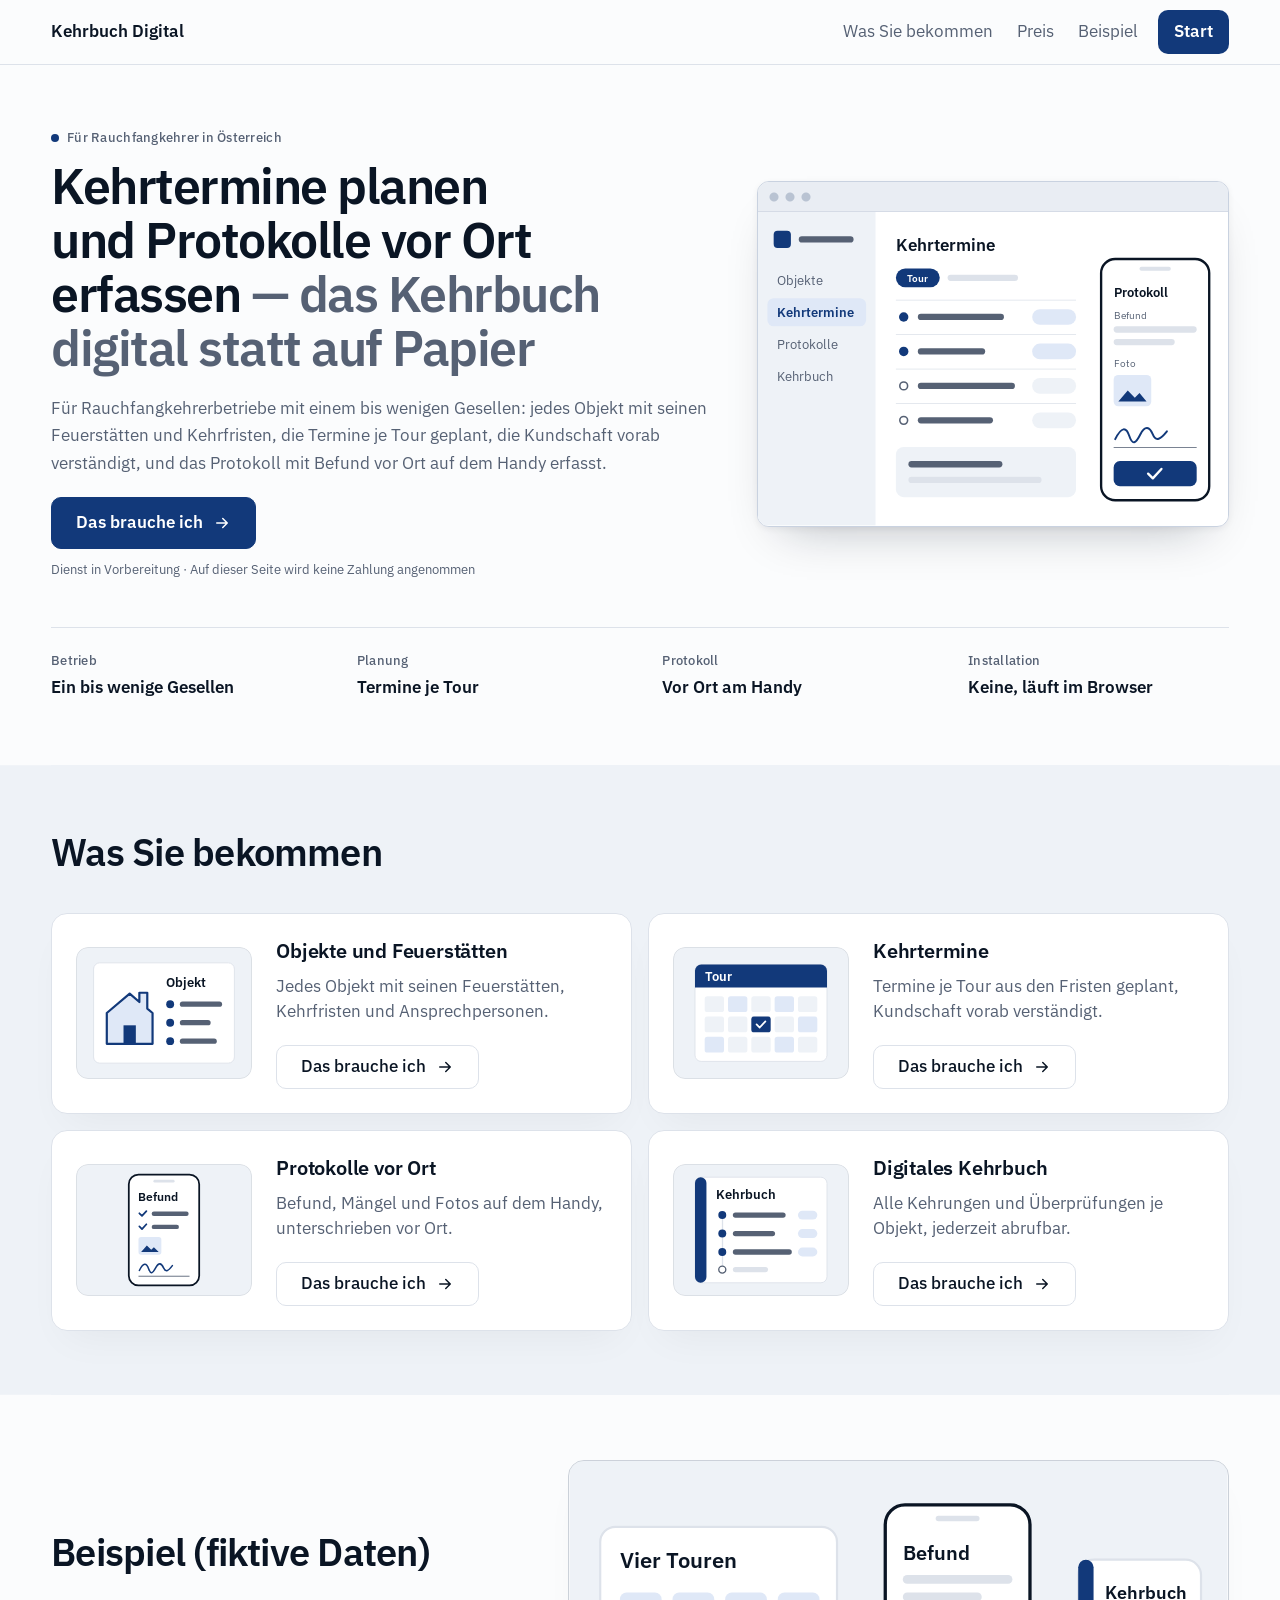
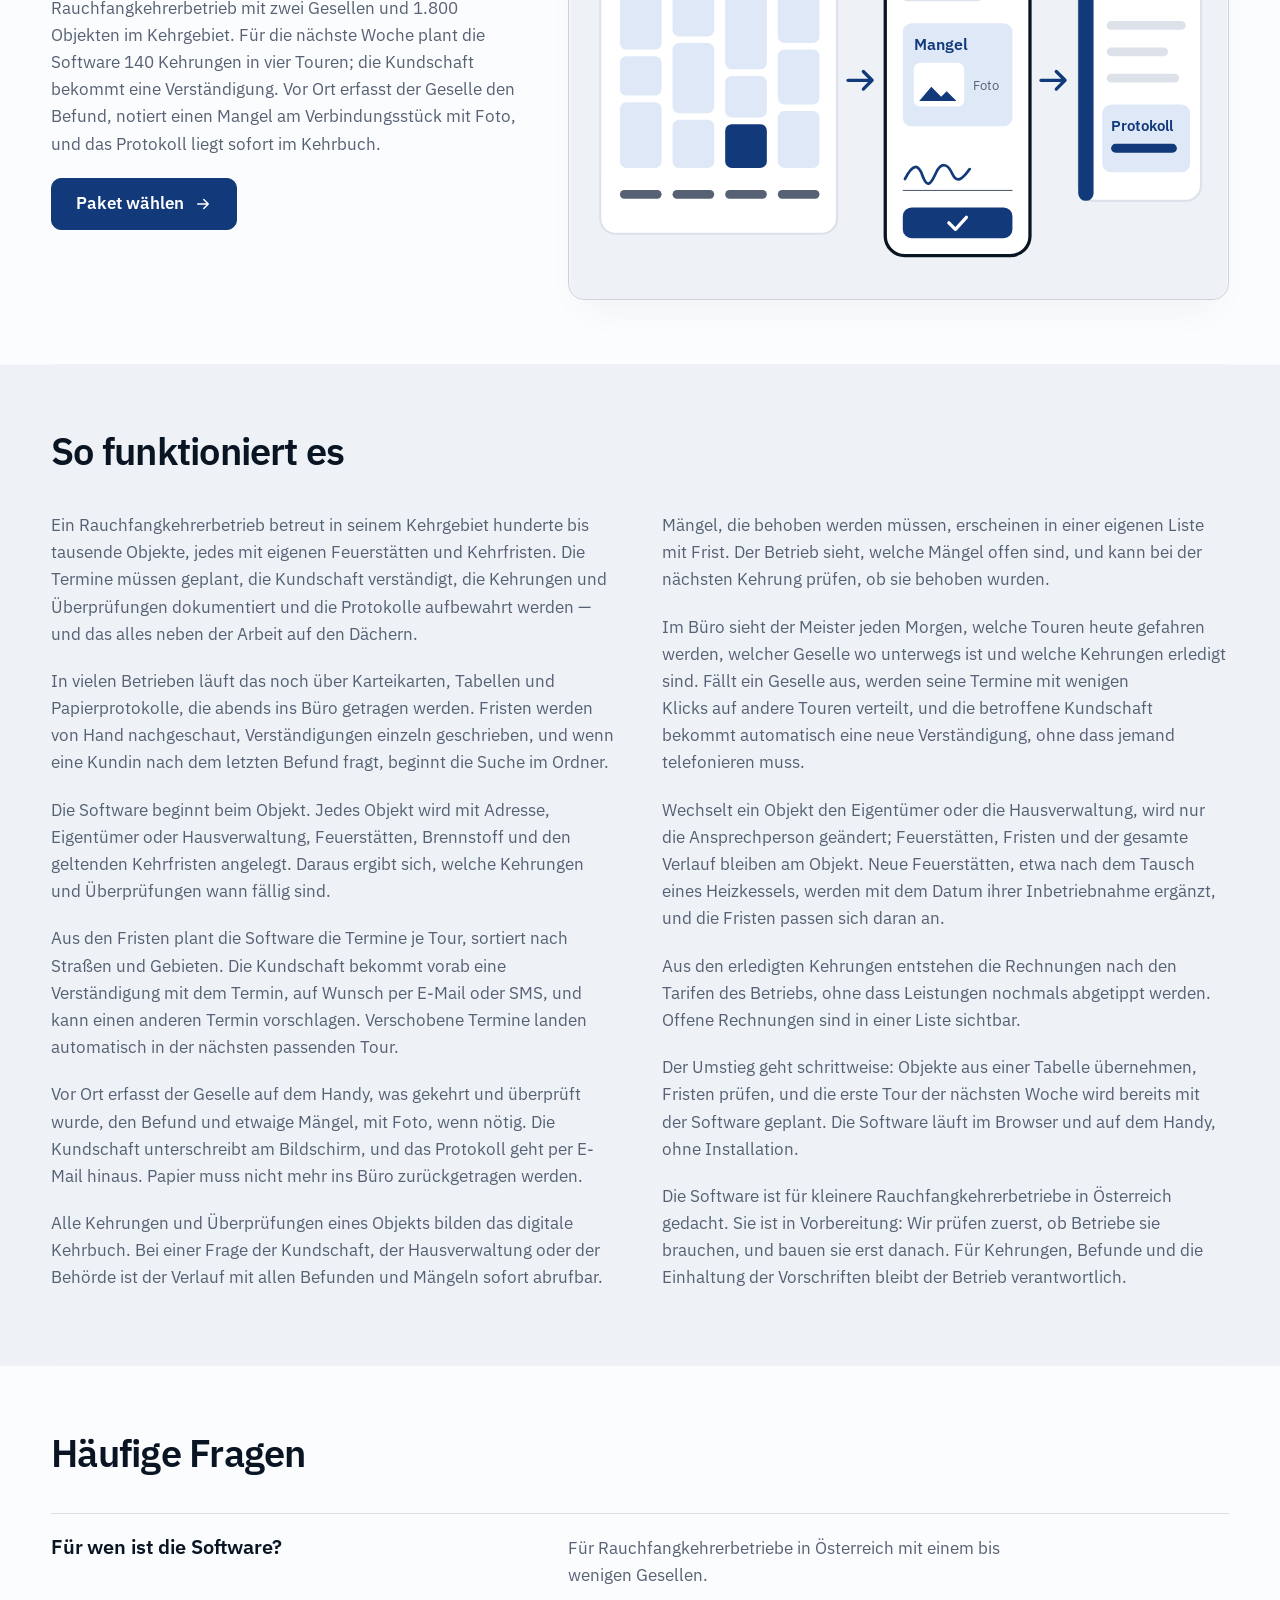
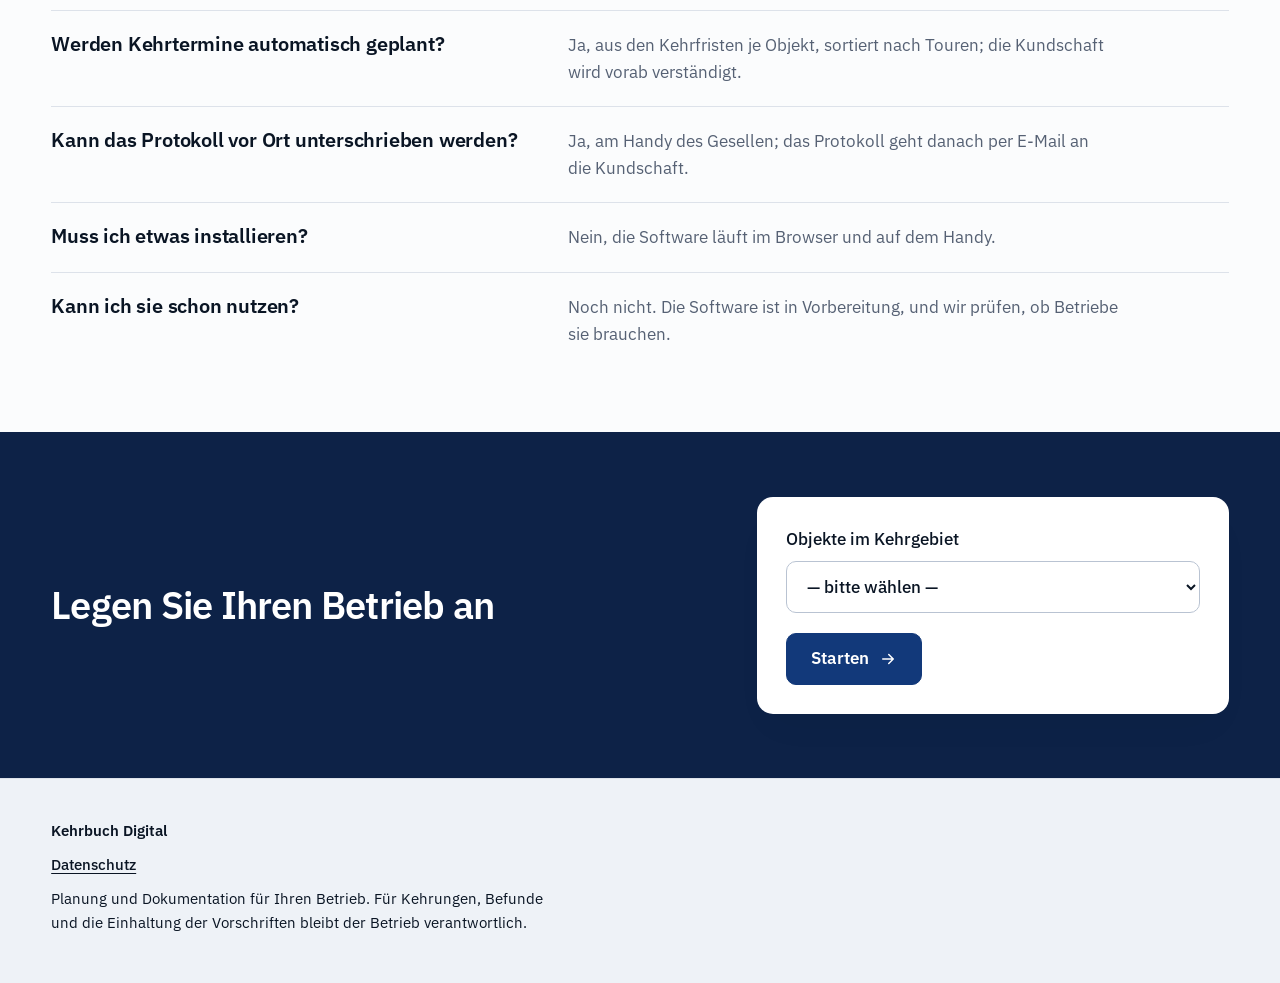
==== commit 2d385116: "Главная: образец дизайна (раскладка 17, IBM Plex Sans, тёмно-синий) — пилот по слову Владельца 10–11" ====
--- a/index.html
+++ b/index.html
@@ -1,147 +1,375 @@
-<!doctype html>
-<html lang="de-AT">
-<head>
-<meta charset="utf-8">
-<!-- Google Tag Manager -->
-<script>(function(w,d,s,l,i){w[l]=w[l]||[];w[l].push({'gtm.start':
-new Date().getTime(),event:'gtm.js'});var f=d.getElementsByTagName(s)[0],
-j=d.createElement(s),dl=l!='dataLayer'?'&l='+l:'';j.async=true;j.src=
-'https://www.googletagmanager.com/gtm.js?id='+i+dl;f.parentNode.insertBefore(j,f);
-})(window,document,'script','dataLayer','GTM-MS74G3LD');</script>
-<!-- End Google Tag Manager -->
-<meta name="viewport" content="width=device-width,initial-scale=1">
-<link rel="canonical" href="https://kehrbuch.dokufile.com/">
-<title>Rauchfangkehrer-Software — Kehrtermine und Protokolle</title>
-<meta name="description" content="Für Rauchfangkehrer in Österreich: Kehrtermine je Objekt planen, Kundschaft verständigen, Befunde vor Ort erfassen und das Kehrbuch digital.">
-<link rel="icon" href="favicon.svg">
-<link rel="stylesheet" href="style.css">
-<script src="smoke.js" defer></script>
-<!-- faq-jsonld:start -->
-<script type="application/ld+json">
-{
- "@context": "https://schema.org",
- "@type": "FAQPage",
- "mainEntity": [
-  {
-   "@type": "Question",
-   "name": "Für wen ist die Software?",
-   "acceptedAnswer": {
-    "@type": "Answer",
-    "text": "Für Rauchfangkehrerbetriebe in Österreich mit einem bis wenigen Gesellen."
-   }
-  },
-  {
-   "@type": "Question",
-   "name": "Werden Kehrtermine automatisch geplant?",
-   "acceptedAnswer": {
-    "@type": "Answer",
-    "text": "Ja, aus den Kehrfristen je Objekt, sortiert nach Touren; die Kundschaft wird vorab verständigt."
-   }
-  },
-  {
-   "@type": "Question",
-   "name": "Kann das Protokoll vor Ort unterschrieben werden?",
-   "acceptedAnswer": {
-    "@type": "Answer",
-    "text": "Ja, am Handy des Gesellen; das Protokoll geht danach per E-Mail an die Kundschaft."
-   }
-  },
-  {
-   "@type": "Question",
-   "name": "Muss ich etwas installieren?",
-   "acceptedAnswer": {
-    "@type": "Answer",
-    "text": "Nein, die Software läuft im Browser und auf dem Handy."
-   }
-  },
-  {
-   "@type": "Question",
-   "name": "Kann ich sie schon nutzen?",
-   "acceptedAnswer": {
-    "@type": "Answer",
-    "text": "Noch nicht. Die Software ist in Vorbereitung, und wir prüfen, ob Betriebe sie brauchen."
-   }
-  }
- ]
-}
-</script>
-<!-- faq-jsonld:end -->
-</head>
-<body>
-<!-- Google Tag Manager (noscript) -->
-<noscript><iframe src="https://www.googletagmanager.com/ns.html?id=GTM-MS74G3LD"
-height="0" width="0" style="display:none;visibility:hidden"></iframe></noscript>
-<!-- End Google Tag Manager (noscript) -->
-
-<header><div class="wrap">
-  <div class="logo"><a href="index.html" data-ev="click_logo_home">Kehrbuch Digital</a></div>
-  <nav class="top"><a href="#was" data-ev="click_nav_was">Was Sie bekommen</a><a href="price.html" data-ev="click_nav_preis">Preis</a><a href="#beispiel" data-ev="click_nav_beispiel">Beispiel</a><a href="#start" data-ev="click_nav_start">Start</a></nav>
-</div></header>
-
-<div class="wrap">
-  <div class="hero">
-    <h1>Kehrtermine planen und Protokolle vor Ort erfassen — das Kehrbuch digital statt auf Papier</h1>
-    <p class="sub">Für Rauchfangkehrerbetriebe mit einem bis wenigen Gesellen: jedes Objekt mit seinen Feuerstätten und Kehrfristen, die Termine je Tour geplant, die Kundschaft vorab verständigt, und das Protokoll mit Befund vor Ort auf dem Handy erfasst.</p>
-    <a class="cta" href="price.html" data-ev="cta_click">Das brauche ich</a>
-    <p class="cta-note">Dienst in Vorbereitung · Auf dieser Seite wird keine Zahlung angenommen</p>
-  </div>
-
-  <section id="was" data-view="features_view">
-    <h2>Was Sie bekommen</h2>
-    <div class="grid">
-      <div class="card"><b>Objekte und Feuerstätten</b><span>Jedes Objekt mit seinen Feuerstätten, Kehrfristen und Ansprechpersonen.</span><br><a class="btn" href="price.html" data-ev="feature_objekte">Das brauche ich</a></div>
-      <div class="card"><b>Kehrtermine</b><span>Termine je Tour aus den Fristen geplant, Kundschaft vorab verständigt.</span><br><a class="btn" href="price.html" data-ev="feature_termine">Das brauche ich</a></div>
-      <div class="card"><b>Protokolle vor Ort</b><span>Befund, Mängel und Fotos auf dem Handy, unterschrieben vor Ort.</span><br><a class="btn" href="price.html" data-ev="feature_protokoll">Das brauche ich</a></div>
-      <div class="card"><b>Digitales Kehrbuch</b><span>Alle Kehrungen und Überprüfungen je Objekt, jederzeit abrufbar.</span><br><a class="btn" href="price.html" data-ev="feature_kehrbuch">Das brauche ich</a></div>
-    </div>
-  </section>
-
-  <section id="beispiel" data-view="example_view">
-    <h2>Beispiel (fiktive Daten)</h2>
-    <p class="fine">Rauchfangkehrerbetrieb mit zwei Gesellen und 1.800 Objekten im Kehrgebiet. Für die nächste Woche plant die Software 140 Kehrungen in vier Touren; die Kundschaft bekommt eine Verständigung. Vor Ort erfasst der Geselle den Befund, notiert einen Mangel am Verbindungsstück mit Foto, und das Protokoll liegt sofort im Kehrbuch.</p>
-    <a class="cta" href="price.html" data-ev="click_cta_after_example">Paket wählen</a>
-  </section>
-<!-- seo-tekst:start -->
-  <section id="opis">
-    <h2>So funktioniert es</h2>
-    <p>Ein Rauchfangkehrerbetrieb betreut in seinem Kehrgebiet hunderte bis tausende Objekte, jedes mit eigenen Feuerstätten und Kehrfristen. Die Termine müssen geplant, die Kundschaft verständigt, die Kehrungen und Überprüfungen dokumentiert und die Protokolle aufbewahrt werden — und das alles neben der Arbeit auf den Dächern.</p>
-    <p>In vielen Betrieben läuft das noch über Karteikarten, Tabellen und Papierprotokolle, die abends ins Büro getragen werden. Fristen werden von Hand nachgeschaut, Verständigungen einzeln geschrieben, und wenn eine Kundin nach dem letzten Befund fragt, beginnt die Suche im Ordner.</p>
-    <p>Die Software beginnt beim Objekt. Jedes Objekt wird mit Adresse, Eigentümer oder Hausverwaltung, Feuerstätten, Brennstoff und den geltenden Kehrfristen angelegt. Daraus ergibt sich, welche Kehrungen und Überprüfungen wann fällig sind.</p>
-    <p>Aus den Fristen plant die Software die Termine je Tour, sortiert nach Straßen und Gebieten. Die Kundschaft bekommt vorab eine Verständigung mit dem Termin, auf Wunsch per E-Mail oder SMS, und kann einen anderen Termin vorschlagen. Verschobene Termine landen automatisch in der nächsten passenden Tour.</p>
-    <p>Vor Ort erfasst der Geselle auf dem Handy, was gekehrt und überprüft wurde, den Befund und etwaige Mängel, mit Foto, wenn nötig. Die Kundschaft unterschreibt am Bildschirm, und das Protokoll geht per E-Mail hinaus. Papier muss nicht mehr ins Büro zurückgetragen werden.</p>
-    <p>Alle Kehrungen und Überprüfungen eines Objekts bilden das digitale Kehrbuch. Bei einer Frage der Kundschaft, der Hausverwaltung oder der Behörde ist der Verlauf mit allen Befunden und Mängeln sofort abrufbar.</p>
-    <p>Mängel, die behoben werden müssen, erscheinen in einer eigenen Liste mit Frist. Der Betrieb sieht, welche Mängel offen sind, und kann bei der nächsten Kehrung prüfen, ob sie behoben wurden.</p>
-    <p>Im Büro sieht der Meister jeden Morgen, welche Touren heute gefahren werden, welcher Geselle wo unterwegs ist und welche Kehrungen erledigt sind. Fällt ein Geselle aus, werden seine Termine mit wenigen Klicks auf andere Touren verteilt, und die betroffene Kundschaft bekommt automatisch eine neue Verständigung, ohne dass jemand telefonieren muss.</p>
-    <p>Wechselt ein Objekt den Eigentümer oder die Hausverwaltung, wird nur die Ansprechperson geändert; Feuerstätten, Fristen und der gesamte Verlauf bleiben am Objekt. Neue Feuerstätten, etwa nach dem Tausch eines Heizkessels, werden mit dem Datum ihrer Inbetriebnahme ergänzt, und die Fristen passen sich daran an.</p>
-    <p>Aus den erledigten Kehrungen entstehen die Rechnungen nach den Tarifen des Betriebs, ohne dass Leistungen nochmals abgetippt werden. Offene Rechnungen sind in einer Liste sichtbar.</p>
-    <p>Der Umstieg geht schrittweise: Objekte aus einer Tabelle übernehmen, Fristen prüfen, und die erste Tour der nächsten Woche wird bereits mit der Software geplant. Die Software läuft im Browser und auf dem Handy, ohne Installation.</p>
-    <p>Die Software ist für kleinere Rauchfangkehrerbetriebe in Österreich gedacht. Sie ist in Vorbereitung: Wir prüfen zuerst, ob Betriebe sie brauchen, und bauen sie erst danach. Für Kehrungen, Befunde und die Einhaltung der Vorschriften bleibt der Betrieb verantwortlich.</p>
-  </section>
-  <section id="faq">
-    <h2>Häufige Fragen</h2>
-    <h3>Für wen ist die Software?</h3>
-    <p>Für Rauchfangkehrerbetriebe in Österreich mit einem bis wenigen Gesellen.</p>
-    <h3>Werden Kehrtermine automatisch geplant?</h3>
-    <p>Ja, aus den Kehrfristen je Objekt, sortiert nach Touren; die Kundschaft wird vorab verständigt.</p>
-    <h3>Kann das Protokoll vor Ort unterschrieben werden?</h3>
-    <p>Ja, am Handy des Gesellen; das Protokoll geht danach per E-Mail an die Kundschaft.</p>
-    <h3>Muss ich etwas installieren?</h3>
-    <p>Nein, die Software läuft im Browser und auf dem Handy.</p>
-    <h3>Kann ich sie schon nutzen?</h3>
-    <p>Noch nicht. Die Software ist in Vorbereitung, und wir prüfen, ob Betriebe sie brauchen.</p>
-  </section>
-<!-- seo-tekst:end -->
-  <section id="start" data-view="start_view">
-    <h2>Legen Sie Ihren Betrieb an</h2>
-    <p><label>Objekte im Kehrgebiet<br><select data-ev-focus="form_start" style="margin-top:6px;padding:8px;font-size:16px"><option value="">— bitte wählen —</option><option>Bis 500</option><option>500–1.500</option><option>1.500–4.000</option><option>Mehr als 4.000</option></select></label></p>
-    <a class="cta" href="price.html" data-ev="form_submit_click">Starten</a>
-  </section>
-</div>
-
-<footer><div class="wrap">
-  <p><a href="privacy.html" data-ev="click_legal_privacy">Datenschutz</a></p>
-  <p class="muted">Planung und Dokumentation für Ihren Betrieb. Für Kehrungen, Befunde und die Einhaltung der Vorschriften bleibt der Betrieb verantwortlich.</p>
-</div></footer>
-
-</body>
-</html>
+<!doctype html>
+<html lang="de-AT">
+<head>
+<meta charset="utf-8">
+<!-- Google Tag Manager -->
+<script>(function(w,d,s,l,i){w[l]=w[l]||[];w[l].push({'gtm.start':
+new Date().getTime(),event:'gtm.js'});var f=d.getElementsByTagName(s)[0],
+j=d.createElement(s),dl=l!='dataLayer'?'&l='+l:'';j.async=true;j.src=
+'https://www.googletagmanager.com/gtm.js?id='+i+dl;f.parentNode.insertBefore(j,f);
+})(window,document,'script','dataLayer','GTM-MS74G3LD');</script>
+<!-- End Google Tag Manager -->
+<meta name="viewport" content="width=device-width,initial-scale=1">
+<link rel="canonical" href="https://kehrbuch.dokufile.com/">
+<title>Rauchfangkehrer-Software — Kehrtermine und Protokolle</title>
+<meta name="description" content="Für Rauchfangkehrer in Österreich: Kehrtermine je Objekt planen, Kundschaft verständigen, Befunde vor Ort erfassen und das Kehrbuch digital.">
+<link rel="icon" href="favicon.svg">
+<link rel="stylesheet" href="style.css">
+<link rel="preconnect" href="https://fonts.googleapis.com">
+<link rel="preconnect" href="https://fonts.gstatic.com" crossorigin>
+<link rel="stylesheet" href="https://fonts.googleapis.com/css2?family=IBM+Plex+Sans:wght@400;500;600&display=swap">
+<link rel="stylesheet" href="variant.css">
+<script src="smoke.js" defer></script>
+<!-- faq-jsonld:start -->
+<script type="application/ld+json">
+{
+ "@context": "https://schema.org",
+ "@type": "FAQPage",
+ "mainEntity": [
+  {
+   "@type": "Question",
+   "name": "Für wen ist die Software?",
+   "acceptedAnswer": {
+    "@type": "Answer",
+    "text": "Für Rauchfangkehrerbetriebe in Österreich mit einem bis wenigen Gesellen."
+   }
+  },
+  {
+   "@type": "Question",
+   "name": "Werden Kehrtermine automatisch geplant?",
+   "acceptedAnswer": {
+    "@type": "Answer",
+    "text": "Ja, aus den Kehrfristen je Objekt, sortiert nach Touren; die Kundschaft wird vorab verständigt."
+   }
+  },
+  {
+   "@type": "Question",
+   "name": "Kann das Protokoll vor Ort unterschrieben werden?",
+   "acceptedAnswer": {
+    "@type": "Answer",
+    "text": "Ja, am Handy des Gesellen; das Protokoll geht danach per E-Mail an die Kundschaft."
+   }
+  },
+  {
+   "@type": "Question",
+   "name": "Muss ich etwas installieren?",
+   "acceptedAnswer": {
+    "@type": "Answer",
+    "text": "Nein, die Software läuft im Browser und auf dem Handy."
+   }
+  },
+  {
+   "@type": "Question",
+   "name": "Kann ich sie schon nutzen?",
+   "acceptedAnswer": {
+    "@type": "Answer",
+    "text": "Noch nicht. Die Software ist in Vorbereitung, und wir prüfen, ob Betriebe sie brauchen."
+   }
+  }
+ ]
+}
+</script>
+<!-- faq-jsonld:end -->
+</head>
+<body>
+<!-- Google Tag Manager (noscript) -->
+<noscript><iframe src="https://www.googletagmanager.com/ns.html?id=GTM-MS74G3LD"
+height="0" width="0" style="display:none;visibility:hidden"></iframe></noscript>
+<!-- End Google Tag Manager (noscript) -->
+
+<header><div class="shell">
+  <a class="home" href="index.html" data-ev="click_logo_home">Kehrbuch Digital</a>
+  <nav aria-label="Navigation"><a href="#was" data-ev="click_nav_was">Was Sie bekommen</a><a href="price.html" data-ev="click_nav_preis">Preis</a><a href="#beispiel" data-ev="click_nav_beispiel">Beispiel</a><a href="#start" data-ev="click_nav_start">Start</a></nav>
+</div></header>
+
+<main class="shell">
+  <section class="split">
+    <div class="stack">
+      <p class="meta rise"><span class="dot"></span> Für Rauchfangkehrer in Österreich</p>
+      <h1 class="rise" style="--i:1" data-len="long">Kehrtermine planen und Protokolle vor Ort erfassen <span class="soft">— das Kehrbuch digital statt auf Papier</span></h1>
+      <p class="rise" style="--i:2">Für Rauchfangkehrerbetriebe mit einem bis wenigen Gesellen: jedes Objekt mit seinen Feuerstätten und Kehrfristen, die Termine je Tour geplant, die Kundschaft vorab verständigt, und das Protokoll mit Befund vor Ort auf dem Handy erfasst.</p>
+      <a class="button rise" style="--i:3" href="price.html" data-ev="cta_click">Das brauche ich</a>
+      <p class="meta rise" style="--i:4">Dienst in Vorbereitung · Auf dieser Seite wird keine Zahlung angenommen</p>
+    </div>
+
+    <figure class="window rise" style="--i:2"><svg class="shot" viewBox="0 0 600 400" xmlns="http://www.w3.org/2000/svg" aria-hidden="true" focusable="false" font-family="inherit">
+      <rect width="600" height="400" fill="#ffffff"/>
+      <rect width="150" height="400" fill="#eef2f7"/>
+      <rect x="20" y="24" width="22" height="22" rx="5" fill="#12397a"/>
+      <rect x="52" y="31" width="70" height="8" rx="4" fill="#566174"/>
+      <rect x="12" y="110" width="126" height="36" rx="8" fill="#dfe8f7"/>
+      <text x="24" y="93" font-size="16" fill="#566174">Objekte</text>
+      <text x="24" y="134" font-size="16" font-weight="600" fill="#12397a">Kehrtermine</text>
+      <text x="24" y="175" font-size="16" fill="#566174">Protokolle</text>
+      <text x="24" y="216" font-size="16" fill="#566174">Kehrbuch</text>
+      <text x="176" y="50" font-size="22" font-weight="600" fill="#0a1524">Kehrtermine</text>
+      <rect x="176" y="72" width="56" height="24" rx="12" fill="#12397a"/>
+      <text x="204" y="89" font-size="13" font-weight="600" fill="#ffffff" text-anchor="middle">Tour</text>
+      <rect x="242" y="80" width="90" height="8" rx="4" fill="#dde2ea"/>
+      <g fill="#dde2ea">
+        <rect x="176" y="112" width="230" height="1"/>
+        <rect x="176" y="156" width="230" height="1"/>
+        <rect x="176" y="200" width="230" height="1"/>
+        <rect x="176" y="244" width="230" height="1"/>
+      </g>
+      <g fill="#12397a">
+        <circle cx="186" cy="134" r="6"/>
+        <circle cx="186" cy="178" r="6"/>
+      </g>
+      <g fill="none" stroke="#566174" stroke-width="2">
+        <circle cx="186" cy="222" r="5"/>
+        <circle cx="186" cy="266" r="5"/>
+      </g>
+      <g fill="#566174">
+        <rect x="204" y="130" width="110" height="8" rx="4"/>
+        <rect x="204" y="174" width="86" height="8" rx="4"/>
+        <rect x="204" y="218" width="124" height="8" rx="4"/>
+        <rect x="204" y="262" width="96" height="8" rx="4"/>
+      </g>
+      <g fill="#dfe8f7">
+        <rect x="350" y="124" width="56" height="20" rx="10"/>
+        <rect x="350" y="168" width="56" height="20" rx="10"/>
+      </g>
+      <g fill="#eef2f7">
+        <rect x="350" y="212" width="56" height="20" rx="10"/>
+        <rect x="350" y="256" width="56" height="20" rx="10"/>
+      </g>
+      <rect x="176" y="300" width="230" height="64" rx="10" fill="#eef2f7"/>
+      <rect x="192" y="318" width="120" height="8" rx="4" fill="#566174"/>
+      <rect x="192" y="338" width="170" height="8" rx="4" fill="#dde2ea"/>
+      <rect x="438" y="60" width="138" height="308" rx="18" fill="#ffffff" stroke="#0a1524" stroke-width="3"/>
+      <rect x="487" y="70" width="40" height="5" rx="2.5" fill="#dde2ea"/>
+      <text x="454" y="108" font-size="16" font-weight="600" fill="#0a1524">Protokoll</text>
+      <text x="454" y="136" font-size="13" fill="#566174">Befund</text>
+      <rect x="454" y="146" width="106" height="8" rx="4" fill="#dde2ea"/>
+      <rect x="454" y="162" width="78" height="8" rx="4" fill="#dde2ea"/>
+      <text x="454" y="198" font-size="13" fill="#566174">Foto</text>
+      <rect x="454" y="208" width="48" height="40" rx="6" fill="#dfe8f7"/>
+      <path d="M460 242l12-14 9 9 6-6 9 11z" fill="#12397a"/>
+      <path d="M456 290c8-16 14-16 18-4s8 10 14-2 12-10 16 0 10 6 18-4" fill="none" stroke="#12397a" stroke-width="2.5" stroke-linecap="round"/>
+      <rect x="454" y="300" width="106" height="1" fill="#566174"/>
+      <rect x="454" y="318" width="106" height="32" rx="8" fill="#12397a"/>
+      <path d="M498 334l6 6 11-12" fill="none" stroke="#ffffff" stroke-width="3" stroke-linecap="round" stroke-linejoin="round"/>
+    </svg></figure>
+    <dl class="facts">
+      <div><dt>Betrieb</dt><dd>Ein bis wenige Gesellen</dd></div>
+      <div><dt>Planung</dt><dd>Termine je Tour</dd></div>
+      <div><dt>Protokoll</dt><dd>Vor Ort am Handy</dd></div>
+      <div><dt>Installation</dt><dd>Keine, läuft im Browser</dd></div>
+    </dl>
+  </section>
+
+  <section id="was" data-view="features_view">
+    <div class="stack"><h2>Was Sie bekommen</h2></div>
+    <div class="bento">
+      <article class="tile stack wide reveal">
+        <div class="art"><svg viewBox="0 0 400 300" xmlns="http://www.w3.org/2000/svg" aria-hidden="true" focusable="false" font-family="inherit">
+          <rect width="400" height="300" fill="#eef2f7"/>
+          <rect x="40" y="36" width="320" height="228" rx="14" fill="#ffffff" stroke="#dde2ea" stroke-width="2"/>
+          <path d="M70 150l52-44 22 19v-21h18v36l12 10v70H70z" fill="#dfe8f7" stroke="#12397a" stroke-width="5" stroke-linejoin="round"/>
+          <rect x="108" y="178" width="28" height="42" fill="#12397a"/>
+          <text x="204" y="92" font-size="30" font-weight="600" fill="#0a1524">Objekt</text>
+          <g fill="#12397a">
+            <circle cx="214" cy="130" r="9"/>
+            <circle cx="214" cy="172" r="9"/>
+            <circle cx="214" cy="214" r="9"/>
+          </g>
+          <g fill="#566174">
+            <rect x="236" y="124" width="96" height="12" rx="6"/>
+            <rect x="236" y="166" width="70" height="12" rx="6"/>
+            <rect x="236" y="208" width="84" height="12" rx="6"/>
+          </g>
+        </svg></div>
+        <h3>Objekte und Feuerstätten</h3><p>Jedes Objekt mit seinen Feuerstätten, Kehrfristen und Ansprechpersonen.</p>
+        <a class="button quiet" href="price.html" data-ev="feature_objekte">Das brauche ich</a>
+      </article>
+      <article class="tile stack reveal">
+        <div class="art"><svg viewBox="0 0 400 300" xmlns="http://www.w3.org/2000/svg" aria-hidden="true" focusable="false" font-family="inherit">
+          <rect width="400" height="300" fill="#eef2f7"/>
+          <rect x="50" y="40" width="300" height="220" rx="14" fill="#ffffff" stroke="#dde2ea" stroke-width="2"/>
+          <path d="M50 54a14 14 0 0 1 14-14h272a14 14 0 0 1 14 14v38H50z" fill="#12397a"/>
+          <text x="72" y="78" font-size="30" font-weight="600" fill="#ffffff">Tour</text>
+          <g fill="#eef2f7">
+            <rect x="72" y="112" width="44" height="36" rx="6"/>
+            <rect x="178" y="112" width="44" height="36" rx="6"/>
+            <rect x="284" y="112" width="44" height="36" rx="6"/>
+            <rect x="72" y="158" width="44" height="36" rx="6"/>
+            <rect x="125" y="158" width="44" height="36" rx="6"/>
+            <rect x="231" y="158" width="44" height="36" rx="6"/>
+            <rect x="125" y="204" width="44" height="36" rx="6"/>
+            <rect x="178" y="204" width="44" height="36" rx="6"/>
+            <rect x="284" y="204" width="44" height="36" rx="6"/>
+          </g>
+          <g fill="#dfe8f7">
+            <rect x="125" y="112" width="44" height="36" rx="6"/>
+            <rect x="231" y="112" width="44" height="36" rx="6"/>
+            <rect x="284" y="158" width="44" height="36" rx="6"/>
+            <rect x="72" y="204" width="44" height="36" rx="6"/>
+            <rect x="231" y="204" width="44" height="36" rx="6"/>
+          </g>
+          <rect x="178" y="158" width="44" height="36" rx="6" fill="#12397a"/>
+          <path d="M190 176l7 7 13-14" fill="none" stroke="#ffffff" stroke-width="4" stroke-linecap="round" stroke-linejoin="round"/>
+        </svg></div>
+        <h3>Kehrtermine</h3><p>Termine je Tour aus den Fristen geplant, Kundschaft vorab verständigt.</p>
+        <a class="button quiet" href="price.html" data-ev="feature_termine">Das brauche ich</a>
+      </article>
+      <article class="tile stack reveal">
+        <div class="art"><svg viewBox="0 0 400 300" xmlns="http://www.w3.org/2000/svg" aria-hidden="true" focusable="false" font-family="inherit">
+          <rect width="400" height="300" fill="#eef2f7"/>
+          <rect x="120" y="24" width="160" height="252" rx="22" fill="#ffffff" stroke="#0a1524" stroke-width="4"/>
+          <rect x="176" y="36" width="48" height="6" rx="3" fill="#dde2ea"/>
+          <text x="142" y="84" font-size="28" font-weight="600" fill="#0a1524">Befund</text>
+          <g fill="none" stroke="#12397a" stroke-width="4" stroke-linecap="round" stroke-linejoin="round">
+            <path d="M144 112l6 6 10-11"/>
+            <path d="M144 142l6 6 10-11"/>
+          </g>
+          <g fill="#566174">
+            <rect x="172" y="108" width="84" height="10" rx="5"/>
+            <rect x="172" y="138" width="62" height="10" rx="5"/>
+          </g>
+          <rect x="142" y="166" width="52" height="40" rx="6" fill="#dfe8f7"/>
+          <path d="M148 200l13-15 10 10 6-6 11 11z" fill="#12397a"/>
+          <path d="M144 242c9-18 16-18 21-4s9 11 16-2 13-11 18 0 11 7 20-5" fill="none" stroke="#12397a" stroke-width="3.5" stroke-linecap="round"/>
+          <rect x="142" y="254" width="116" height="2" fill="#566174"/>
+        </svg></div>
+        <h3>Protokolle vor Ort</h3><p>Befund, Mängel und Fotos auf dem Handy, unterschrieben vor Ort.</p>
+        <a class="button quiet" href="price.html" data-ev="feature_protokoll">Das brauche ich</a>
+      </article>
+      <article class="tile stack wide reveal">
+        <div class="art"><svg viewBox="0 0 400 300" xmlns="http://www.w3.org/2000/svg" aria-hidden="true" focusable="false" font-family="inherit">
+          <rect width="400" height="300" fill="#eef2f7"/>
+          <rect x="50" y="30" width="300" height="240" rx="14" fill="#ffffff" stroke="#dde2ea" stroke-width="2"/>
+          <rect x="50" y="30" width="26" height="240" rx="13" fill="#12397a"/>
+          <text x="98" y="80" font-size="30" font-weight="600" fill="#0a1524">Kehrbuch</text>
+          <rect x="111" y="112" width="3" height="126" fill="#dde2ea"/>
+          <g fill="#12397a">
+            <circle cx="112" cy="116" r="9"/>
+            <circle cx="112" cy="158" r="9"/>
+            <circle cx="112" cy="200" r="9"/>
+          </g>
+          <circle cx="112" cy="240" r="8" fill="#ffffff" stroke="#566174" stroke-width="3"/>
+          <g fill="#566174">
+            <rect x="136" y="110" width="120" height="12" rx="6"/>
+            <rect x="136" y="152" width="96" height="12" rx="6"/>
+            <rect x="136" y="194" width="134" height="12" rx="6"/>
+          </g>
+          <rect x="136" y="234" width="80" height="12" rx="6" fill="#dde2ea"/>
+          <g fill="#dfe8f7">
+            <rect x="284" y="106" width="44" height="20" rx="10"/>
+            <rect x="284" y="148" width="44" height="20" rx="10"/>
+            <rect x="284" y="190" width="44" height="20" rx="10"/>
+          </g>
+        </svg></div>
+        <h3>Digitales Kehrbuch</h3><p>Alle Kehrungen und Überprüfungen je Objekt, jederzeit abrufbar.</p>
+        <a class="button quiet" href="price.html" data-ev="feature_kehrbuch">Das brauche ich</a>
+      </article>
+    </div>
+  </section>
+
+  <section id="beispiel" class="split flip" data-view="example_view">
+    <div class="stack">
+      <h2>Beispiel (fiktive Daten)</h2>
+      <p>Rauchfangkehrerbetrieb mit zwei Gesellen und 1.800 Objekten im Kehrgebiet. Für die nächste Woche plant die Software 140 Kehrungen in vier Touren; die Kundschaft bekommt eine Verständigung. Vor Ort erfasst der Geselle den Befund, notiert einen Mangel am Verbindungsstück mit Foto, und das Protokoll liegt sofort im Kehrbuch.</p>
+      <a class="button" href="price.html" data-ev="click_cta_after_example">Paket wählen</a>
+    </div>
+    <svg class="shot reveal" viewBox="0 0 600 400" xmlns="http://www.w3.org/2000/svg" aria-hidden="true" focusable="false" font-family="inherit">
+      <rect width="600" height="400" fill="#eef2f7"/>
+      <rect x="28" y="60" width="216" height="280" rx="14" fill="#ffffff" stroke="#dde2ea" stroke-width="2"/>
+      <text x="46" y="98" font-size="20" font-weight="600" fill="#0a1524">Vier Touren</text>
+      <g fill="#dfe8f7">
+        <rect x="46" y="120" width="38" height="52" rx="6"/>
+        <rect x="46" y="178" width="38" height="36" rx="6"/>
+        <rect x="46" y="220" width="38" height="60" rx="6"/>
+        <rect x="94" y="120" width="38" height="40" rx="6"/>
+        <rect x="94" y="166" width="38" height="64" rx="6"/>
+        <rect x="94" y="236" width="38" height="44" rx="6"/>
+        <rect x="142" y="120" width="38" height="70" rx="6"/>
+        <rect x="142" y="196" width="38" height="38" rx="6"/>
+        <rect x="190" y="120" width="38" height="46" rx="6"/>
+        <rect x="190" y="172" width="38" height="50" rx="6"/>
+        <rect x="190" y="228" width="38" height="52" rx="6"/>
+      </g>
+      <rect x="142" y="240" width="38" height="40" rx="6" fill="#12397a"/>
+      <g fill="#566174">
+        <rect x="46" y="300" width="38" height="8" rx="4"/>
+        <rect x="94" y="300" width="38" height="8" rx="4"/>
+        <rect x="142" y="300" width="38" height="8" rx="4"/>
+        <rect x="190" y="300" width="38" height="8" rx="4"/>
+      </g>
+      <path d="M254 200h22m-8-8 8 8-8 8" fill="none" stroke="#12397a" stroke-width="3" stroke-linecap="round" stroke-linejoin="round"/>
+      <rect x="288" y="40" width="132" height="320" rx="18" fill="#ffffff" stroke="#0a1524" stroke-width="3"/>
+      <rect x="334" y="50" width="40" height="5" rx="2.5" fill="#dde2ea"/>
+      <text x="304" y="90" font-size="18" font-weight="600" fill="#0a1524">Befund</text>
+      <rect x="304" y="104" width="100" height="8" rx="4" fill="#dde2ea"/>
+      <rect x="304" y="120" width="72" height="8" rx="4" fill="#dde2ea"/>
+      <rect x="304" y="148" width="100" height="94" rx="8" fill="#dfe8f7"/>
+      <text x="314" y="172" font-size="15" font-weight="600" fill="#12397a">Mangel</text>
+      <rect x="314" y="184" width="46" height="40" rx="6" fill="#ffffff"/>
+      <path d="M319 219l11-13 9 9 5-5 9 9z" fill="#12397a"/>
+      <text x="368" y="209" font-size="12" fill="#566174">Foto</text>
+      <path d="M306 290c7-14 12-14 16-3s7 9 12-2 11-9 15 0 9 6 16-4" fill="none" stroke="#12397a" stroke-width="2.5" stroke-linecap="round"/>
+      <rect x="304" y="300" width="100" height="1" fill="#566174"/>
+      <rect x="304" y="316" width="100" height="28" rx="8" fill="#12397a"/>
+      <path d="M346 330l6 6 10-11" fill="none" stroke="#ffffff" stroke-width="3" stroke-linecap="round" stroke-linejoin="round"/>
+      <path d="M430 200h22m-8-8 8 8-8 8" fill="none" stroke="#12397a" stroke-width="3" stroke-linecap="round" stroke-linejoin="round"/>
+      <rect x="464" y="90" width="112" height="220" rx="14" fill="#ffffff" stroke="#dde2ea" stroke-width="2"/>
+      <rect x="464" y="90" width="14" height="220" rx="7" fill="#12397a"/>
+      <text x="488" y="126" font-size="16" font-weight="600" fill="#0a1524">Kehrbuch</text>
+      <g fill="#dde2ea">
+        <rect x="490" y="146" width="72" height="8" rx="4"/>
+        <rect x="490" y="170" width="56" height="8" rx="4"/>
+        <rect x="490" y="194" width="66" height="8" rx="4"/>
+      </g>
+      <rect x="486" y="222" width="80" height="62" rx="8" fill="#dfe8f7"/>
+      <text x="494" y="246" font-size="14" font-weight="600" fill="#12397a">Protokoll</text>
+      <rect x="494" y="258" width="60" height="8" rx="4" fill="#12397a"/>
+    </svg>
+  </section>
+<!-- seo-tekst:start -->
+  <section id="opis" class="split flip">
+    <div class="stack"><h2>So funktioniert es</h2></div>
+    <div class="stack">
+      <p>Ein Rauchfangkehrerbetrieb betreut in seinem Kehrgebiet hunderte bis tausende Objekte, jedes mit eigenen Feuerstätten und Kehrfristen. Die Termine müssen geplant, die Kundschaft verständigt, die Kehrungen und Überprüfungen dokumentiert und die Protokolle aufbewahrt werden — und das alles neben der Arbeit auf den Dächern.</p>
+      <p>In vielen Betrieben läuft das noch über Karteikarten, Tabellen und Papierprotokolle, die abends ins Büro getragen werden. Fristen werden von Hand nachgeschaut, Verständigungen einzeln geschrieben, und wenn eine Kundin nach dem letzten Befund fragt, beginnt die Suche im Ordner.</p>
+      <p>Die Software beginnt beim Objekt. Jedes Objekt wird mit Adresse, Eigentümer oder Hausverwaltung, Feuerstätten, Brennstoff und den geltenden Kehrfristen angelegt. Daraus ergibt sich, welche Kehrungen und Überprüfungen wann fällig sind.</p>
+      <p>Aus den Fristen plant die Software die Termine je Tour, sortiert nach Straßen und Gebieten. Die Kundschaft bekommt vorab eine Verständigung mit dem Termin, auf Wunsch per E-Mail oder SMS, und kann einen anderen Termin vorschlagen. Verschobene Termine landen automatisch in der nächsten passenden Tour.</p>
+      <p>Vor Ort erfasst der Geselle auf dem Handy, was gekehrt und überprüft wurde, den Befund und etwaige Mängel, mit Foto, wenn nötig. Die Kundschaft unterschreibt am Bildschirm, und das Protokoll geht per E-Mail hinaus. Papier muss nicht mehr ins Büro zurückgetragen werden.</p>
+      <p>Alle Kehrungen und Überprüfungen eines Objekts bilden das digitale Kehrbuch. Bei einer Frage der Kundschaft, der Hausverwaltung oder der Behörde ist der Verlauf mit allen Befunden und Mängeln sofort abrufbar.</p>
+      <p>Mängel, die behoben werden müssen, erscheinen in einer eigenen Liste mit Frist. Der Betrieb sieht, welche Mängel offen sind, und kann bei der nächsten Kehrung prüfen, ob sie behoben wurden.</p>
+      <p>Im Büro sieht der Meister jeden Morgen, welche Touren heute gefahren werden, welcher Geselle wo unterwegs ist und welche Kehrungen erledigt sind. Fällt ein Geselle aus, werden seine Termine mit wenigen Klicks auf andere Touren verteilt, und die betroffene Kundschaft bekommt automatisch eine neue Verständigung, ohne dass jemand telefonieren muss.</p>
+      <p>Wechselt ein Objekt den Eigentümer oder die Hausverwaltung, wird nur die Ansprechperson geändert; Feuerstätten, Fristen und der gesamte Verlauf bleiben am Objekt. Neue Feuerstätten, etwa nach dem Tausch eines Heizkessels, werden mit dem Datum ihrer Inbetriebnahme ergänzt, und die Fristen passen sich daran an.</p>
+      <p>Aus den erledigten Kehrungen entstehen die Rechnungen nach den Tarifen des Betriebs, ohne dass Leistungen nochmals abgetippt werden. Offene Rechnungen sind in einer Liste sichtbar.</p>
+      <p>Der Umstieg geht schrittweise: Objekte aus einer Tabelle übernehmen, Fristen prüfen, und die erste Tour der nächsten Woche wird bereits mit der Software geplant. Die Software läuft im Browser und auf dem Handy, ohne Installation.</p>
+      <p>Die Software ist für kleinere Rauchfangkehrerbetriebe in Österreich gedacht. Sie ist in Vorbereitung: Wir prüfen zuerst, ob Betriebe sie brauchen, und bauen sie erst danach. Für Kehrungen, Befunde und die Einhaltung der Vorschriften bleibt der Betrieb verantwortlich.</p>
+    </div>
+  </section>
+  <section id="faq">
+    <div class="stack"><h2>Häufige Fragen</h2></div>
+    <div class="rows">
+      <div class="split flip"><h3>Für wen ist die Software?</h3><p>Für Rauchfangkehrerbetriebe in Österreich mit einem bis wenigen Gesellen.</p></div>
+      <div class="split flip"><h3>Werden Kehrtermine automatisch geplant?</h3><p>Ja, aus den Kehrfristen je Objekt, sortiert nach Touren; die Kundschaft wird vorab verständigt.</p></div>
+      <div class="split flip"><h3>Kann das Protokoll vor Ort unterschrieben werden?</h3><p>Ja, am Handy des Gesellen; das Protokoll geht danach per E-Mail an die Kundschaft.</p></div>
+      <div class="split flip"><h3>Muss ich etwas installieren?</h3><p>Nein, die Software läuft im Browser und auf dem Handy.</p></div>
+      <div class="split flip"><h3>Kann ich sie schon nutzen?</h3><p>Noch nicht. Die Software ist in Vorbereitung, und wir prüfen, ob Betriebe sie brauchen.</p></div>
+    </div>
+  </section>
+<!-- seo-tekst:end -->
+  <section id="start" class="split" data-view="start_view">
+    <div class="stack">
+      <h2>Legen Sie Ihren Betrieb an</h2>
+    </div>
+    <div class="tile stack">
+      <label>Objekte im Kehrgebiet<select data-ev-focus="form_start"><option value="">— bitte wählen —</option><option>Bis 500</option><option>500–1.500</option><option>1.500–4.000</option><option>Mehr als 4.000</option></select></label>
+      <a class="button" href="price.html" data-ev="form_submit_click">Starten</a>
+    </div>
+  </section>
+</main>
+
+<footer><div class="shell">
+  <p><b>Kehrbuch Digital</b></p>
+  <p><a href="privacy.html" data-ev="click_legal_privacy">Datenschutz</a></p>
+  <p>Planung und Dokumentation für Ihren Betrieb. Für Kehrungen, Befunde und die Einhaltung der Vorschriften bleibt der Betrieb verantwortlich.</p>
+</div></footer>
+
+</body>
+</html>
--- a/variant.css
+++ b/variant.css
@@ -0,0 +1,210 @@
+/* Final sample v9 — one layer (СМ-45): tokens in :root, then general rules.
+   Owner's ten choices: layout 17 · IBM Plex Sans · navy palette · background 06 (grey bands, dark form band) ·
+   shape 02 (medium radius) · cards 05 (2×2, picture on the side) · hero 07 (picture in a window frame) ·
+   density 02 (compact) · header 07 (button in header, light-grey footer) · motion 04 (load cascade only).
+   Four commands on top: polish (whole) · emil-design-eng (interaction layer, no image placeholder colour) ·
+   mobile-native (safe areas, footer press) · typeset (measure, leading and tracking per role, fallback face). */
+
+/* fallback with Plex metrics: the swap from Segoe UI / Arial does not reflow lines */
+@font-face { font-family: "Plex Fallback"; src: local("Segoe UI"), local("Arial"); size-adjust: 101.7%; ascent-override: 100.8%; descent-override: 27%; line-gap-override: 0%; }
+
+:root {
+  /* colour — one blue accent; white text on it passes AA */
+  --canvas: #fbfcfd;
+  --surface: #ffffff;
+  --ink: #0a1524;
+  --steel: #566174;
+  --line: #dde2ea;
+  --line-strong: #b9c3d2;
+  --accent: #12397a;
+  --accent-hover: #0d2247;              /* the dark band colour, no new hue */
+  --accent-wash: #dfe8f7;
+  --focus: #2f6fd6;
+  --band-grey: #eef2f7;
+  --band-dark: #0d2247;
+  --shadow: 0 20px 40px -15px rgba(0, 0, 0, .05);
+  /* type — one family; the larger the type, the tighter tracking and leading */
+  --font-sans: "IBM Plex Sans", "Plex Fallback", "Segoe UI", system-ui, sans-serif;
+  --text-display: clamp(2.25rem, 5vw, 3.75rem);
+  --text-h2: clamp(1.75rem, 3vw, 2.5rem);
+  --text-h3: 1.25rem;
+  --text-body: 1.0625rem;
+  --text-meta: .8125rem;
+  --tracking-display: -.03em;
+  --tracking: -.02em;
+  --tracking-h3: -.01em;
+  --leading-display: 1.08;
+  --leading-tight: 1.15;
+  --leading-h3: 1.3;
+  --leading-body: 1.6;                  /* 1.55 on phones */
+  --leading-snug: 1.5;                  /* short measure in cards */
+  --measure: 56ch;                      /* about 70 characters of Plex per line */
+  --measure-lead: 41.5rem;               /* hero lead keeps two lines at 1280; rem, because ch on an animated element can resolve against the fallback face */
+  /* space, shape */
+  --max: 1400px;
+  --gutter: clamp(1rem, 4vw, 4rem);
+  --section: 4rem;                      /* 3rem on phones */
+  --gap: clamp(1.5rem, 3.5vw, 3.5rem);
+  --head-gap: clamp(1.75rem, 3vw, 2.5rem);
+  --pad-card: 1.75rem;                  /* 1.5rem on phones */
+  --radius-card: 1rem;
+  --radius-inner: .75rem;
+  --radius-control: .625rem;            /* fields, buttons, header links */
+  --header-h: 65px;                     /* sticky header with its border; 95px on phones (two rows) */
+  /* motion — UI feedback under 300ms */
+  --ease-out: cubic-bezier(.23, 1, .32, 1);
+  --dur: .15s;                          /* hover, colour */
+  --dur-press: .16s;
+  --dur-rise: .5s;                      /* first-screen cascade item */
+  --stagger: 60ms;
+  --press: .97;
+  --arrow: url("data:image/svg+xml,%3Csvg xmlns='http://www.w3.org/2000/svg' viewBox='0 0 24 24' fill='none' stroke='%23000' stroke-width='2' stroke-linecap='round' stroke-linejoin='round'%3E%3Cpath d='M5 12h14M13 6l6 6-6 6'/%3E%3C/svg%3E");
+}
+@media (max-width: 767px) {
+  :root { --section: 3rem; --gap: max(2rem, 5vw); --pad-card: 1.5rem; --leading-body: 1.55; --header-h: 95px; }
+}
+
+/* base */
+*, *::before, *::after { box-sizing: border-box; }
+html { scroll-behavior: smooth; scroll-padding-top: var(--header-h); -webkit-text-size-adjust: 100%; text-size-adjust: 100%; }
+body { margin: 0; background: var(--canvas); color: var(--ink); font: 400 var(--text-body)/var(--leading-body) var(--font-sans); -webkit-font-smoothing: antialiased; -moz-osx-font-smoothing: grayscale; text-rendering: optimizeLegibility; font-synthesis: none; }
+h1, h2, h3 { margin: 0; color: var(--ink); font-weight: 600; letter-spacing: var(--tracking); line-height: var(--leading-tight); text-wrap: balance; }
+h1 { font-size: var(--text-display); letter-spacing: var(--tracking-display); line-height: var(--leading-display); }
+/* long headlines (German, Polish, Russian…): the page sets data-len on h1 — long: over 70 characters, xlong: over 100 */
+h1[data-len="long"] { --text-display: clamp(2.125rem, 4vw, 3.125rem); }
+h1[data-len="xlong"] { --text-display: clamp(2rem, 3.6vw, 2.875rem); }
+h3, dd { hyphens: auto; }   /* long words in narrow cards and facts; the headline is not hyphenated */
+h2 { font-size: var(--text-h2); }
+h3 { font-size: var(--text-h3); letter-spacing: var(--tracking-h3); line-height: var(--leading-h3); }
+p { margin: 0; color: var(--steel); max-width: var(--measure); }
+h1 + p { max-width: var(--measure-lead); }
+p, dd { text-wrap: pretty; }
+h1, h2, h3, p, dd { overflow-wrap: break-word; }
+b { font-weight: 600; color: var(--ink); }
+a { color: inherit; text-decoration-thickness: from-font; text-underline-offset: .2em; }
+img { max-width: 100%; -webkit-user-drag: none; }
+::selection { background: var(--accent-wash); color: var(--ink); }
+:focus-visible, select:focus { outline: 2px solid var(--focus); outline-offset: 3px; }
+select:focus:not(:focus-visible) { outline: 0; }
+
+/* layout */
+.shell { max-width: var(--max); margin: 0 auto; padding: 0 max(var(--gutter), env(safe-area-inset-right, 0px)) 0 max(var(--gutter), env(safe-area-inset-left, 0px)); }
+section { padding: var(--section) 0; border-top: 1px solid transparent; }   /* 1px seam between blocks */
+main > section:first-child { border-top: 0; }
+main > section:not(.split) > * + * { margin-top: var(--head-gap); }
+.split { display: grid; grid-template-columns: var(--cols, minmax(0, 7fr) minmax(0, 5fr)); gap: 1.5rem var(--gap); }
+.flip { --cols: minmax(0, 5fr) minmax(0, 7fr); }
+.split:has(> .stack + p) { --cols: minmax(0, 1fr); row-gap: .625rem; }   /* a bare sub-line sits under its heading */
+section.split > .stack:first-child { align-self: center; }                 /* the shorter side centres against the taller */
+.stack { display: grid; gap: 1.25rem; align-content: start; justify-items: start; }
+.stack > .meta + :is(h1, h2) { margin-top: -.5rem; }                       /* eyebrow belongs to its heading */
+.stack > h3 + p { margin-top: -.625rem; }                                  /* card title belongs to its text */
+.bento { display: grid; grid-template-columns: repeat(2, minmax(0, 1fr)); gap: 1rem; }
+
+/* block backgrounds: grey bands, one dark form band (full-bleed) */
+main > section:has(> .bento), #opis { --band: var(--band-grey); }   /* cards block by structure: every page has its own id */
+#start { --band: var(--band-dark); --ink: #ffffff; --steel: #c3cee2; --accent-wash: rgba(255, 255, 255, .12); --focus: #9dbcf5; color: var(--ink); }
+main > section:has(> .bento), #opis, #start { background: var(--band); box-shadow: 0 0 0 100vmax var(--band); clip-path: inset(0 -100vmax); }
+#start .tile { --ink: #0a1524; --steel: #566174; --accent-wash: #dfe8f7; --focus: #2f6fd6; color: var(--ink); border-color: transparent; }
+#start .tile select { border-color: var(--line-strong); }
+
+/* long text: heading on top, text in two columns across the full width */
+#opis { --cols: minmax(0, 1fr); row-gap: var(--head-gap); }
+#opis > .stack:first-child { align-self: start; }
+#opis > .stack + .stack { display: block; columns: 2 24rem; column-gap: var(--gap); }
+#opis > .stack + .stack > p { max-width: none; break-inside: avoid; }
+#opis > .stack + .stack > p + p { margin-top: 1.25rem; }
+
+/* header, footer */
+header { position: sticky; top: 0; z-index: 10; background: rgba(251, 252, 253, .86); -webkit-backdrop-filter: blur(12px); backdrop-filter: blur(12px); border-bottom: 1px solid var(--line); }
+header .shell { display: flex; flex-wrap: wrap; align-items: center; justify-content: space-between; min-height: 64px; }
+header nav { display: flex; flex-wrap: wrap; }
+header a { display: inline-flex; align-items: center; min-height: 44px; padding: 0 .75rem; border-radius: var(--radius-control); color: var(--steel); text-decoration: none; transition: background-color var(--dur) ease, color var(--dur) ease, transform var(--dur-press) var(--ease-out); }
+header a:active { color: var(--ink); }
+header .home { margin-left: -.75rem; color: var(--ink); font-weight: 600; }
+header nav a:last-child { margin-left: .5rem; padding: 0 1rem; background: var(--accent); color: #fff; font-weight: 600; }
+header nav a:last-child:active { color: #fff; }
+footer { padding: 2.5rem 0 calc(3rem + env(safe-area-inset-bottom, 0px)); background: var(--band-grey); color: var(--ink); border-top: 1px solid var(--line); font-size: .9375rem; }
+footer a, footer p { color: var(--ink); }
+footer a { display: inline-flex; align-items: center; min-height: 44px; font-weight: 500; transition: color var(--dur) ease, opacity var(--dur) ease; }
+
+/* components */
+.meta { display: inline-flex; align-items: center; gap: .5rem; font: 500 var(--text-meta)/1.4 var(--font-sans); letter-spacing: .02em; color: var(--steel); }
+.button + .meta { margin-top: -.5rem; font-weight: 400; letter-spacing: 0; }   /* note under a button reads as body text */
+.soft { color: var(--steel); }
+.dot { width: 8px; height: 8px; flex: none; border-radius: 50%; background: var(--accent); }
+.button { display: inline-flex; align-items: center; justify-content: center; gap: .6rem; min-height: 52px; padding: 0 1.5rem; border: 1px solid var(--accent); border-radius: var(--radius-control); background: var(--accent); color: #ffffff; font-weight: 600; text-decoration: none; transition: transform var(--dur-press) var(--ease-out), background-color var(--dur) ease, border-color var(--dur) ease; }
+.button::after { content: ""; width: 1.1em; height: 1.1em; background: currentColor; -webkit-mask: var(--arrow) center / contain no-repeat; mask: var(--arrow) center / contain no-repeat; transition: transform var(--dur-press) var(--ease-out); }
+.button.quiet { min-height: 44px; border-color: var(--line); background: var(--surface); color: var(--ink); font-weight: 500; }
+.button:active, header nav a:last-child:active { transform: scale(var(--press)); }
+header a, .button, footer a, select, label { -webkit-tap-highlight-color: transparent; touch-action: manipulation; }
+header a, .button { -webkit-user-select: none; user-select: none; }
+.tile { padding: var(--pad-card); background: var(--surface); border: 1px solid var(--line); border-radius: var(--radius-card); box-shadow: var(--shadow); }
+.tile p { line-height: var(--leading-snug); }
+.art { width: 100%; aspect-ratio: 4 / 3; overflow: hidden; border-radius: var(--radius-inner); background: var(--canvas); }
+.art img, .art svg { display: block; width: 100%; height: 100%; object-fit: cover; border-radius: inherit; }   /* picture: image file or inline drawing */
+.art img, .art svg, .shot { outline: 1px solid rgba(10, 21, 36, .08); outline-offset: -1px; }   /* hairline so pale pictures do not melt into the card */
+.shot { display: block; align-self: center; width: 100%; height: auto; aspect-ratio: 3 / 2; object-fit: cover; border: 1px solid var(--line); border-radius: var(--radius-card); box-shadow: var(--shadow); }
+.window { margin: 0; align-self: center; overflow: hidden; background: var(--surface); border: 1px solid #c9d2e0; border-radius: var(--radius-inner); box-shadow: 0 24px 48px -26px rgba(10, 21, 36, .30), 0 2px 6px rgba(10, 21, 36, .06); }
+.window::before { content: ""; display: block; height: 30px; border-bottom: 1px solid #d5dbe6;
+  background: radial-gradient(circle at 16px 15px, var(--line-strong) 4px, transparent 5px), radial-gradient(circle at 32px 15px, var(--line-strong) 4px, transparent 5px),
+    radial-gradient(circle at 48px 15px, var(--line-strong) 4px, transparent 5px), #e9edf3; }
+.window .shot { border: 0; border-radius: 0; box-shadow: none; outline: 0; }
+.facts { grid-column: 1 / -1; display: grid; grid-template-columns: repeat(4, minmax(0, 1fr)); gap: 1rem var(--gap); margin: 1.5rem 0 0; padding-top: 1.5rem; border-top: 1px solid var(--line); }
+.facts dt { font: 500 var(--text-meta)/1.4 var(--font-sans); letter-spacing: .02em; color: var(--steel); }
+.facts dd { margin: .25rem 0 0; font-weight: 600; }
+.rows > * { align-items: baseline; padding: 1.25rem 0; border-top: 1px solid var(--line); }   /* question and answer share a baseline */
+label { display: grid; gap: .5rem; width: 100%; font-weight: 500; }
+select { width: 100%; min-width: 0; min-height: 52px; padding: 0 1rem; font: inherit; color: var(--ink); background: var(--surface); border: 1px solid var(--line); border-radius: var(--radius-control); accent-color: var(--accent); }
+select, label { cursor: pointer; }
+
+/* cards from 768px: picture on the side; on tablets it yields width to the text */
+@media (min-width: 768px) {
+  .tile:has(> .art) { grid-template-columns: minmax(0, 11rem) minmax(0, 1fr); column-gap: 1.5rem; align-items: center; padding: 1.5rem; }
+  .tile > .art { grid-row: 1 / span 3; }
+  .tile:has(> .art) > :not(.art) { grid-column: 2; }
+}
+@media (min-width: 768px) and (max-width: 1023px) {
+  .tile:has(> .art) { grid-template-columns: minmax(0, 6rem) minmax(0, 1fr); column-gap: 1rem; }
+}
+
+/* phones: one column; header = name + button in row one, links in row two */
+@media (max-width: 767px) {
+  .split, .bento { grid-template-columns: minmax(0, 1fr); }
+  .facts { grid-template-columns: repeat(2, minmax(0, 1fr)); }
+  .button { width: 100%; }
+  header .shell { position: relative; min-height: 0; padding-top: 6px; padding-bottom: 4px; row-gap: 0; }
+  header nav { margin-left: -.75rem; flex: 0 0 100%; }   /* links always on row two, even when short */
+  header .home, header nav a:last-child { min-height: 40px; }
+  header .home { position: relative; }
+  header nav a:last-child { position: absolute; top: 6px; right: max(var(--gutter), env(safe-area-inset-right, 0px)); margin: 0; }
+  header .home::before, header nav a:last-child::before { content: ""; position: absolute; inset: -4px 0 0; }   /* 44px hit area, 40px look */
+}
+
+/* hover only where there is a real pointer: a tap must not leave a stuck hover */
+@media (hover: hover) and (pointer: fine) {
+  header a:hover { color: var(--ink); background: var(--accent-wash); }
+  header .home:hover { background: transparent; }
+  header nav a:last-child:hover { color: #fff; background: var(--accent-hover); }
+  .button:not(.quiet):hover { background: var(--accent-hover); border-color: var(--accent-hover); }
+  .button.quiet:hover { border-color: var(--accent); background: var(--accent-wash); }
+  footer a:hover { color: var(--accent); }
+}
+@media not all and (hover: hover) and (pointer: fine) {
+  footer a:active { opacity: .6; }
+}
+
+/* motion: first-screen cascade on load only; reduced motion keeps opacity, drops travel */
+@media (prefers-reduced-motion: no-preference) {
+  @keyframes rise-in { from { opacity: 0; transform: translateY(8px); } }
+  .rise { animation: rise-in var(--dur-rise) var(--ease-out) calc(var(--i, 0) * var(--stagger)) backwards; }
+}
+@media (hover: hover) and (pointer: fine) and (prefers-reduced-motion: no-preference) {
+  .button:hover::after { transform: translateX(2px); }
+}
+@media (prefers-reduced-motion: reduce) {
+  @keyframes fade-in { from { opacity: 0; } }
+  html { scroll-behavior: auto; }
+  .rise { animation: fade-in .2s ease backwards; }
+  .button:active, header nav a:last-child:active { transform: none; }
+}
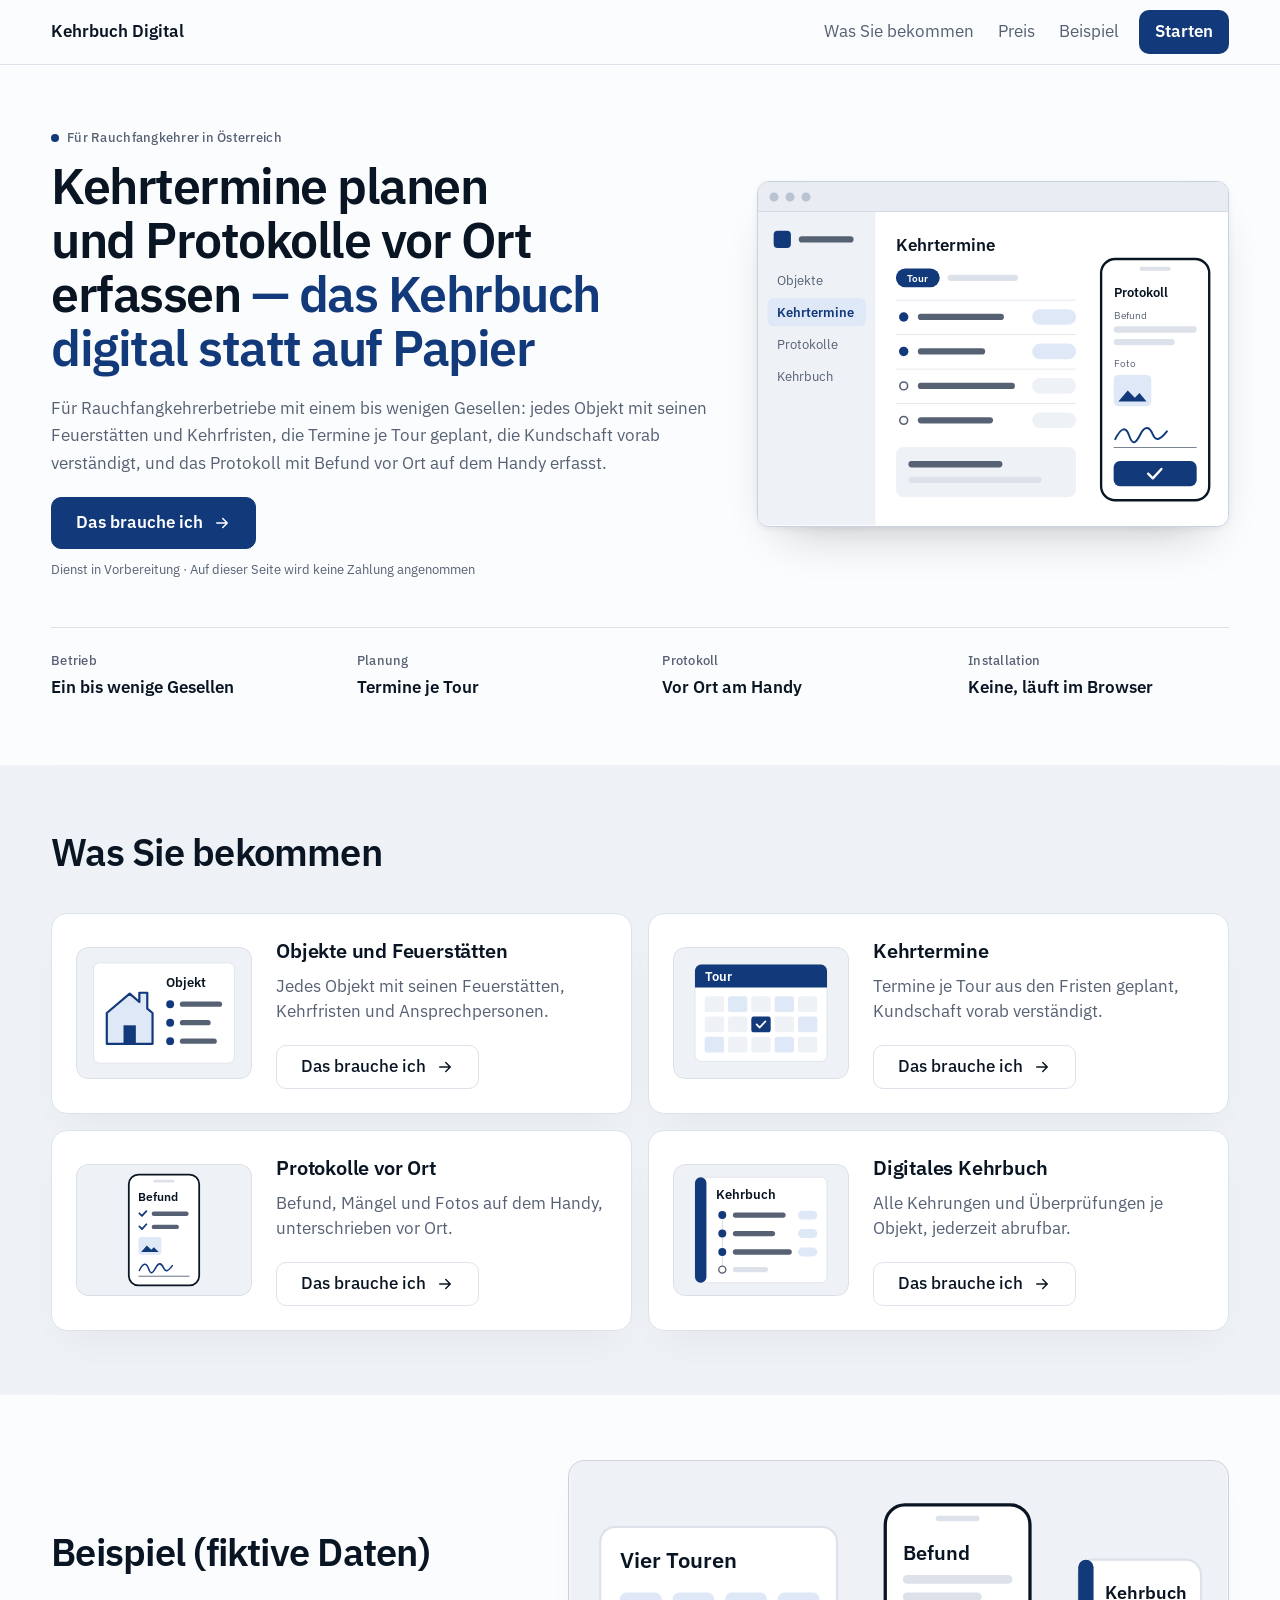
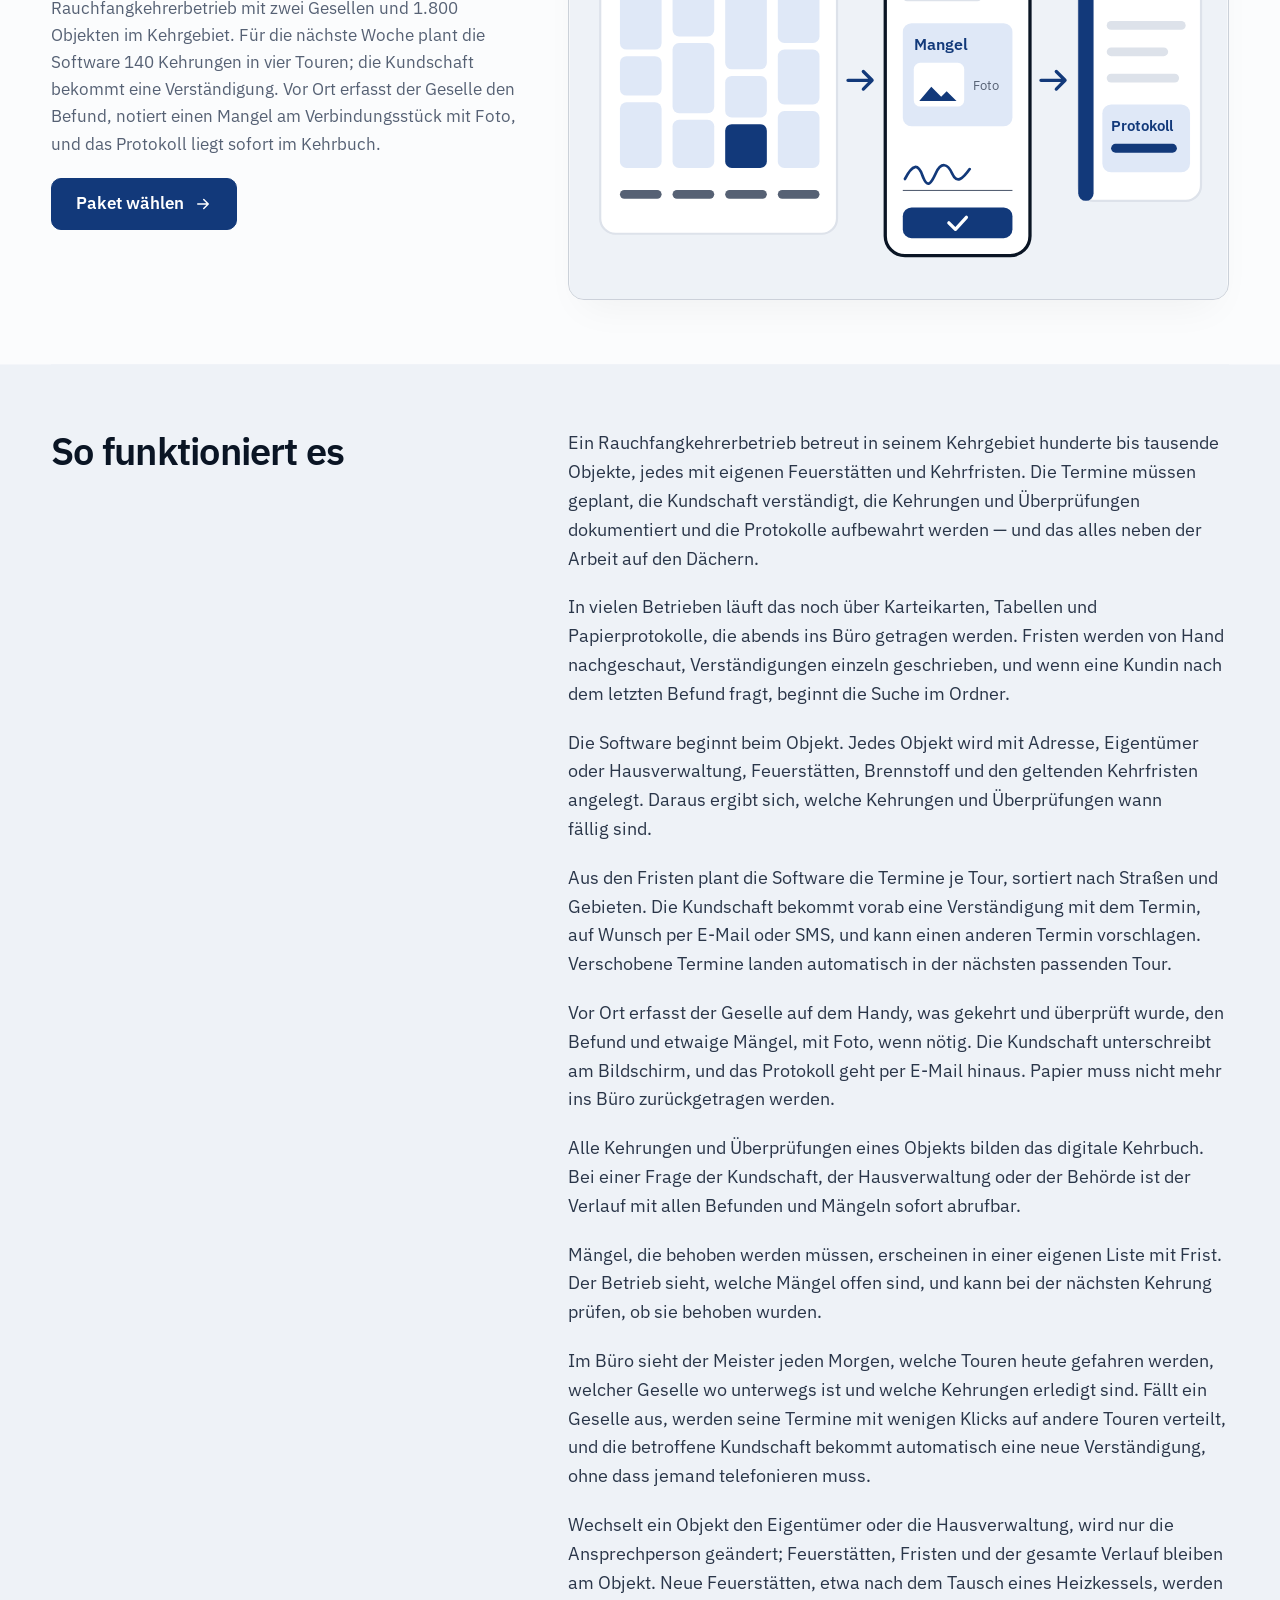
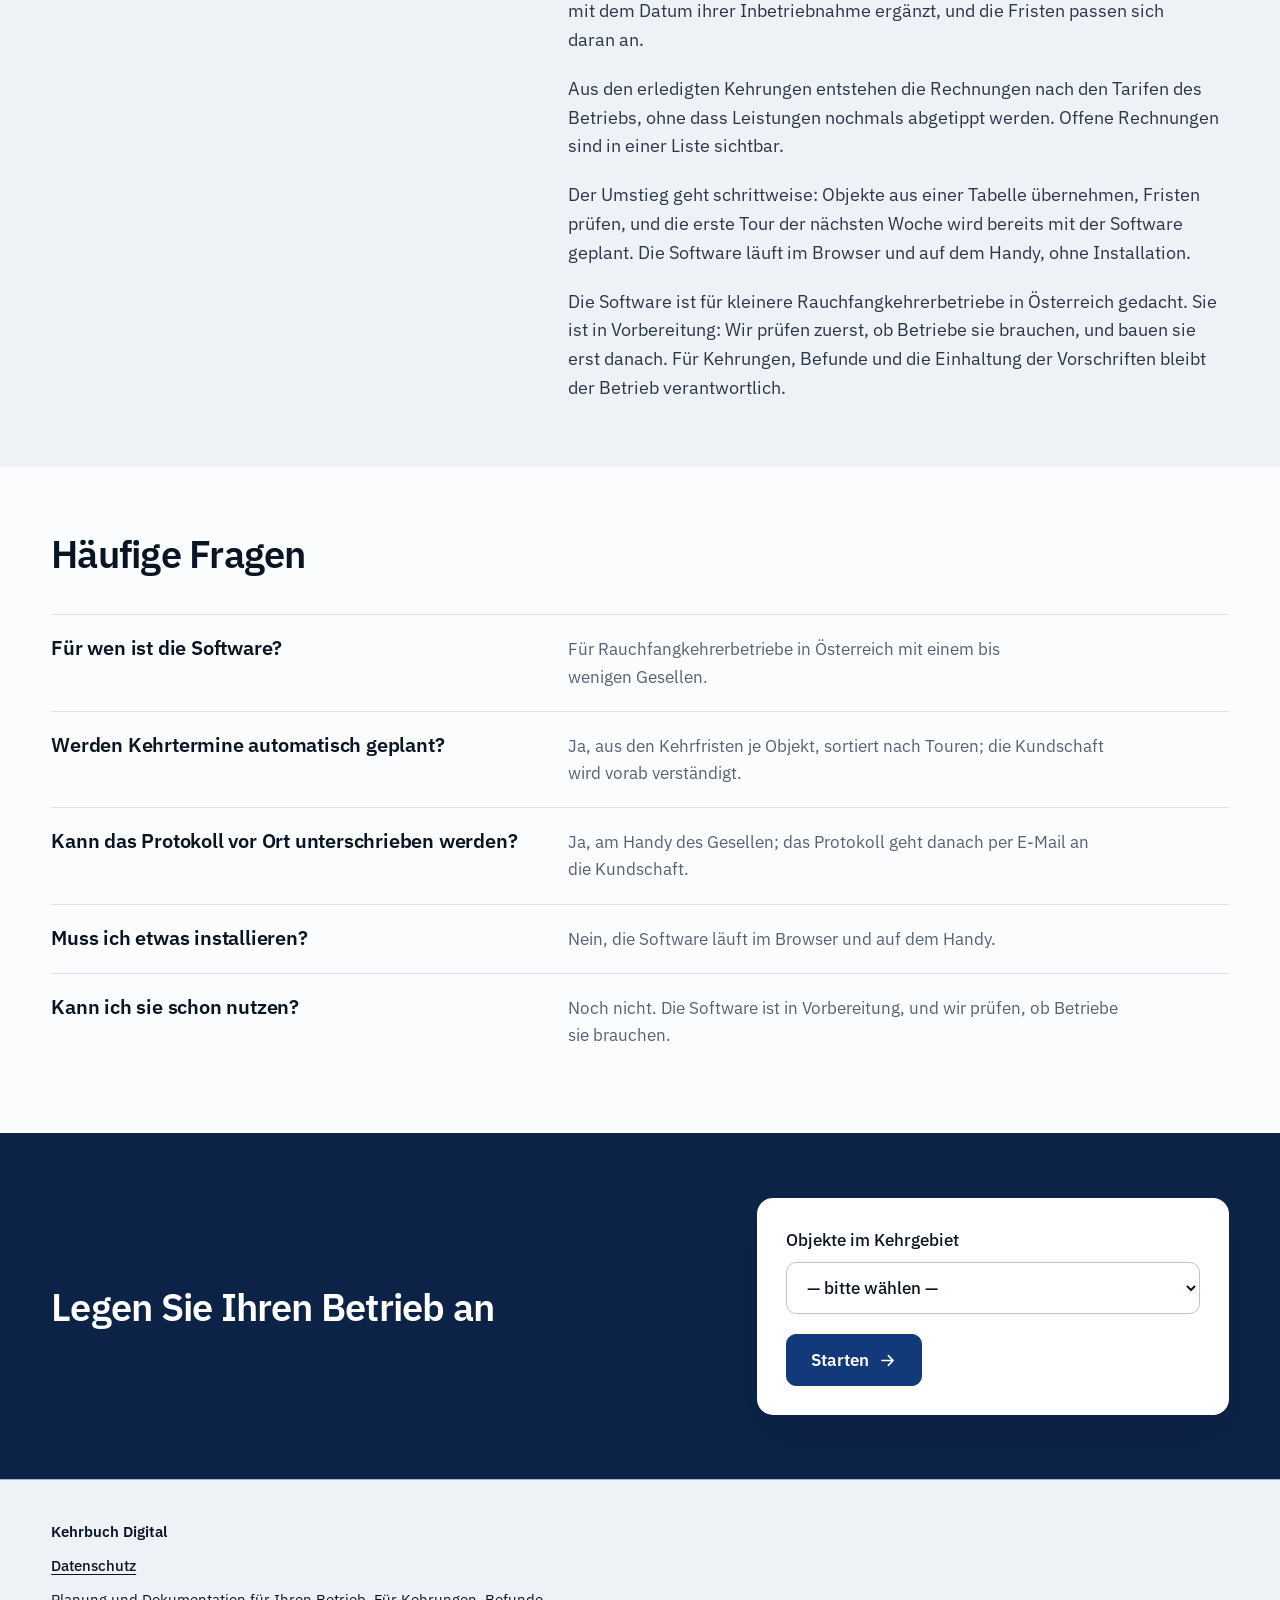
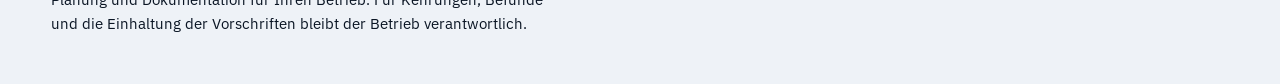
==== commit adb9eb74: "Pilot design: jury fixes (headline accent, long text one column, phone header one row, facts 2x2 on " ====
--- a/index.html
+++ b/index.html
@@ -79,14 +79,14 @@
 
 <header><div class="shell">
   <a class="home" href="index.html" data-ev="click_logo_home">Kehrbuch Digital</a>
-  <nav aria-label="Navigation"><a href="#was" data-ev="click_nav_was">Was Sie bekommen</a><a href="price.html" data-ev="click_nav_preis">Preis</a><a href="#beispiel" data-ev="click_nav_beispiel">Beispiel</a><a href="#start" data-ev="click_nav_start">Start</a></nav>
+  <nav aria-label="Navigation"><a href="#was" data-ev="click_nav_was">Was Sie bekommen</a><a href="price.html" data-ev="click_nav_preis">Preis</a><a href="#beispiel" data-ev="click_nav_beispiel">Beispiel</a><a href="#start" data-ev="click_nav_start">Starten</a></nav>
 </div></header>
 
 <main class="shell">
   <section class="split">
     <div class="stack">
       <p class="meta rise"><span class="dot"></span> Für Rauchfangkehrer in Österreich</p>
-      <h1 class="rise" style="--i:1" data-len="long">Kehrtermine planen und Protokolle vor Ort erfassen <span class="soft">— das Kehrbuch digital statt auf Papier</span></h1>
+      <h1 class="rise" style="--i:1" data-len="long">Kehrtermine planen und Protokolle vor Ort erfassen&nbsp;<span class="soft">— das Kehrbuch digital statt auf Papier</span></h1>
       <p class="rise" style="--i:2">Für Rauchfangkehrerbetriebe mit einem bis wenigen Gesellen: jedes Objekt mit seinen Feuerstätten und Kehrfristen, die Termine je Tour geplant, die Kundschaft vorab verständigt, und das Protokoll mit Befund vor Ort auf dem Handy erfasst.</p>
       <a class="button rise" style="--i:3" href="price.html" data-ev="cta_click">Das brauche ich</a>
       <p class="meta rise" style="--i:4">Dienst in Vorbereitung · Auf dieser Seite wird keine Zahlung angenommen</p>
--- a/variant.css
+++ b/variant.css
@@ -1,4 +1,4 @@
-/* Final sample v9 — one layer (СМ-45): tokens in :root, then general rules.
+/* Final sample v11 — one layer (СМ-45): tokens in :root, then general rules.
    Owner's ten choices: layout 17 · IBM Plex Sans · navy palette · background 06 (grey bands, dark form band) ·
    shape 02 (medium radius) · cards 05 (2×2, picture on the side) · hero 07 (picture in a window frame) ·
    density 02 (compact) · header 07 (button in header, light-grey footer) · motion 04 (load cascade only).
@@ -50,7 +50,7 @@
   --radius-card: 1rem;
   --radius-inner: .75rem;
   --radius-control: .625rem;            /* fields, buttons, header links */
-  --header-h: 65px;                     /* sticky header with its border; 95px on phones (two rows) */
+  --header-h: 65px;                     /* sticky header with its border; 57px on phones */
   /* motion — UI feedback under 300ms */
   --ease-out: cubic-bezier(.23, 1, .32, 1);
   --dur: .15s;                          /* hover, colour */
@@ -61,7 +61,7 @@
   --arrow: url("data:image/svg+xml,%3Csvg xmlns='http://www.w3.org/2000/svg' viewBox='0 0 24 24' fill='none' stroke='%23000' stroke-width='2' stroke-linecap='round' stroke-linejoin='round'%3E%3Cpath d='M5 12h14M13 6l6 6-6 6'/%3E%3C/svg%3E");
 }
 @media (max-width: 767px) {
-  :root { --section: 3rem; --gap: max(2rem, 5vw); --pad-card: 1.5rem; --leading-body: 1.55; --header-h: 95px; }
+  :root { --section: 3rem; --gap: max(2rem, 5vw); --pad-card: 1.5rem; --leading-body: 1.55; --header-h: 57px; }
 }
 
 /* base */
@@ -73,7 +73,7 @@
 /* long headlines (German, Polish, Russian…): the page sets data-len on h1 — long: over 70 characters, xlong: over 100 */
 h1[data-len="long"] { --text-display: clamp(2.125rem, 4vw, 3.125rem); }
 h1[data-len="xlong"] { --text-display: clamp(2rem, 3.6vw, 2.875rem); }
-h3, dd { hyphens: auto; }   /* long words in narrow cards and facts; the headline is not hyphenated */
+h3, dd { hyphens: auto; hyphenate-limit-chars: 12 4 4; }   /* long words in narrow cards and facts; the headline is not hyphenated */
 h2 { font-size: var(--text-h2); }
 h3 { font-size: var(--text-h3); letter-spacing: var(--tracking-h3); line-height: var(--leading-h3); }
 p { margin: 0; color: var(--steel); max-width: var(--measure); }
@@ -108,12 +108,9 @@
 #start .tile { --ink: #0a1524; --steel: #566174; --accent-wash: #dfe8f7; --focus: #2f6fd6; color: var(--ink); border-color: transparent; }
 #start .tile select { border-color: var(--line-strong); }
 
-/* long text: heading on top, text in two columns across the full width */
-#opis { --cols: minmax(0, 1fr); row-gap: var(--head-gap); }
+/* long text: heading on the left, one column of text on the right, darker and larger than card text */
 #opis > .stack:first-child { align-self: start; }
-#opis > .stack + .stack { display: block; columns: 2 24rem; column-gap: var(--gap); }
-#opis > .stack + .stack > p { max-width: none; break-inside: avoid; }
-#opis > .stack + .stack > p + p { margin-top: 1.25rem; }
+#opis > .stack + .stack > p { color: #2a3649; font-size: 1.125rem; max-width: 62ch; }
 
 /* header, footer */
 header { position: sticky; top: 0; z-index: 10; background: rgba(251, 252, 253, .86); -webkit-backdrop-filter: blur(12px); backdrop-filter: blur(12px); border-bottom: 1px solid var(--line); }
@@ -132,6 +129,7 @@
 .meta { display: inline-flex; align-items: center; gap: .5rem; font: 500 var(--text-meta)/1.4 var(--font-sans); letter-spacing: .02em; color: var(--steel); }
 .button + .meta { margin-top: -.5rem; font-weight: 400; letter-spacing: 0; }   /* note under a button reads as body text */
 .soft { color: var(--steel); }
+h1 .soft { color: var(--accent); }   /* the benefit half of the headline: accent, not grey */
 .dot { width: 8px; height: 8px; flex: none; border-radius: 50%; background: var(--accent); }
 .button { display: inline-flex; align-items: center; justify-content: center; gap: .6rem; min-height: 52px; padding: 0 1.5rem; border: 1px solid var(--accent); border-radius: var(--radius-control); background: var(--accent); color: #ffffff; font-weight: 600; text-decoration: none; transition: transform var(--dur-press) var(--ease-out), background-color var(--dur) ease, border-color var(--dur) ease; }
 .button::after { content: ""; width: 1.1em; height: 1.1em; background: currentColor; -webkit-mask: var(--arrow) center / contain no-repeat; mask: var(--arrow) center / contain no-repeat; transition: transform var(--dur-press) var(--ease-out); }
@@ -165,20 +163,18 @@
   .tile:has(> .art) > :not(.art) { grid-column: 2; }
 }
 @media (min-width: 768px) and (max-width: 1023px) {
+  .facts { grid-template-columns: repeat(2, minmax(0, 1fr)); }
   .tile:has(> .art) { grid-template-columns: minmax(0, 6rem) minmax(0, 1fr); column-gap: 1rem; }
 }
 
-/* phones: one column; header = name + button in row one, links in row two */
+/* phones: one column; header = name + button in one row, section links hidden */
 @media (max-width: 767px) {
   .split, .bento { grid-template-columns: minmax(0, 1fr); }
   .facts { grid-template-columns: repeat(2, minmax(0, 1fr)); }
   .button { width: 100%; }
-  header .shell { position: relative; min-height: 0; padding-top: 6px; padding-bottom: 4px; row-gap: 0; }
-  header nav { margin-left: -.75rem; flex: 0 0 100%; }   /* links always on row two, even when short */
-  header .home, header nav a:last-child { min-height: 40px; }
-  header .home { position: relative; }
-  header nav a:last-child { position: absolute; top: 6px; right: max(var(--gutter), env(safe-area-inset-right, 0px)); margin: 0; }
-  header .home::before, header nav a:last-child::before { content: ""; position: absolute; inset: -4px 0 0; }   /* 44px hit area, 40px look */
+  header .shell { flex-wrap: nowrap; min-height: 56px; }
+  header nav a:not(:last-child) { display: none; }
+  header nav a:last-child { min-height: 40px; margin: 0; }
 }
 
 /* hover only where there is a real pointer: a tap must not leave a stuck hover */
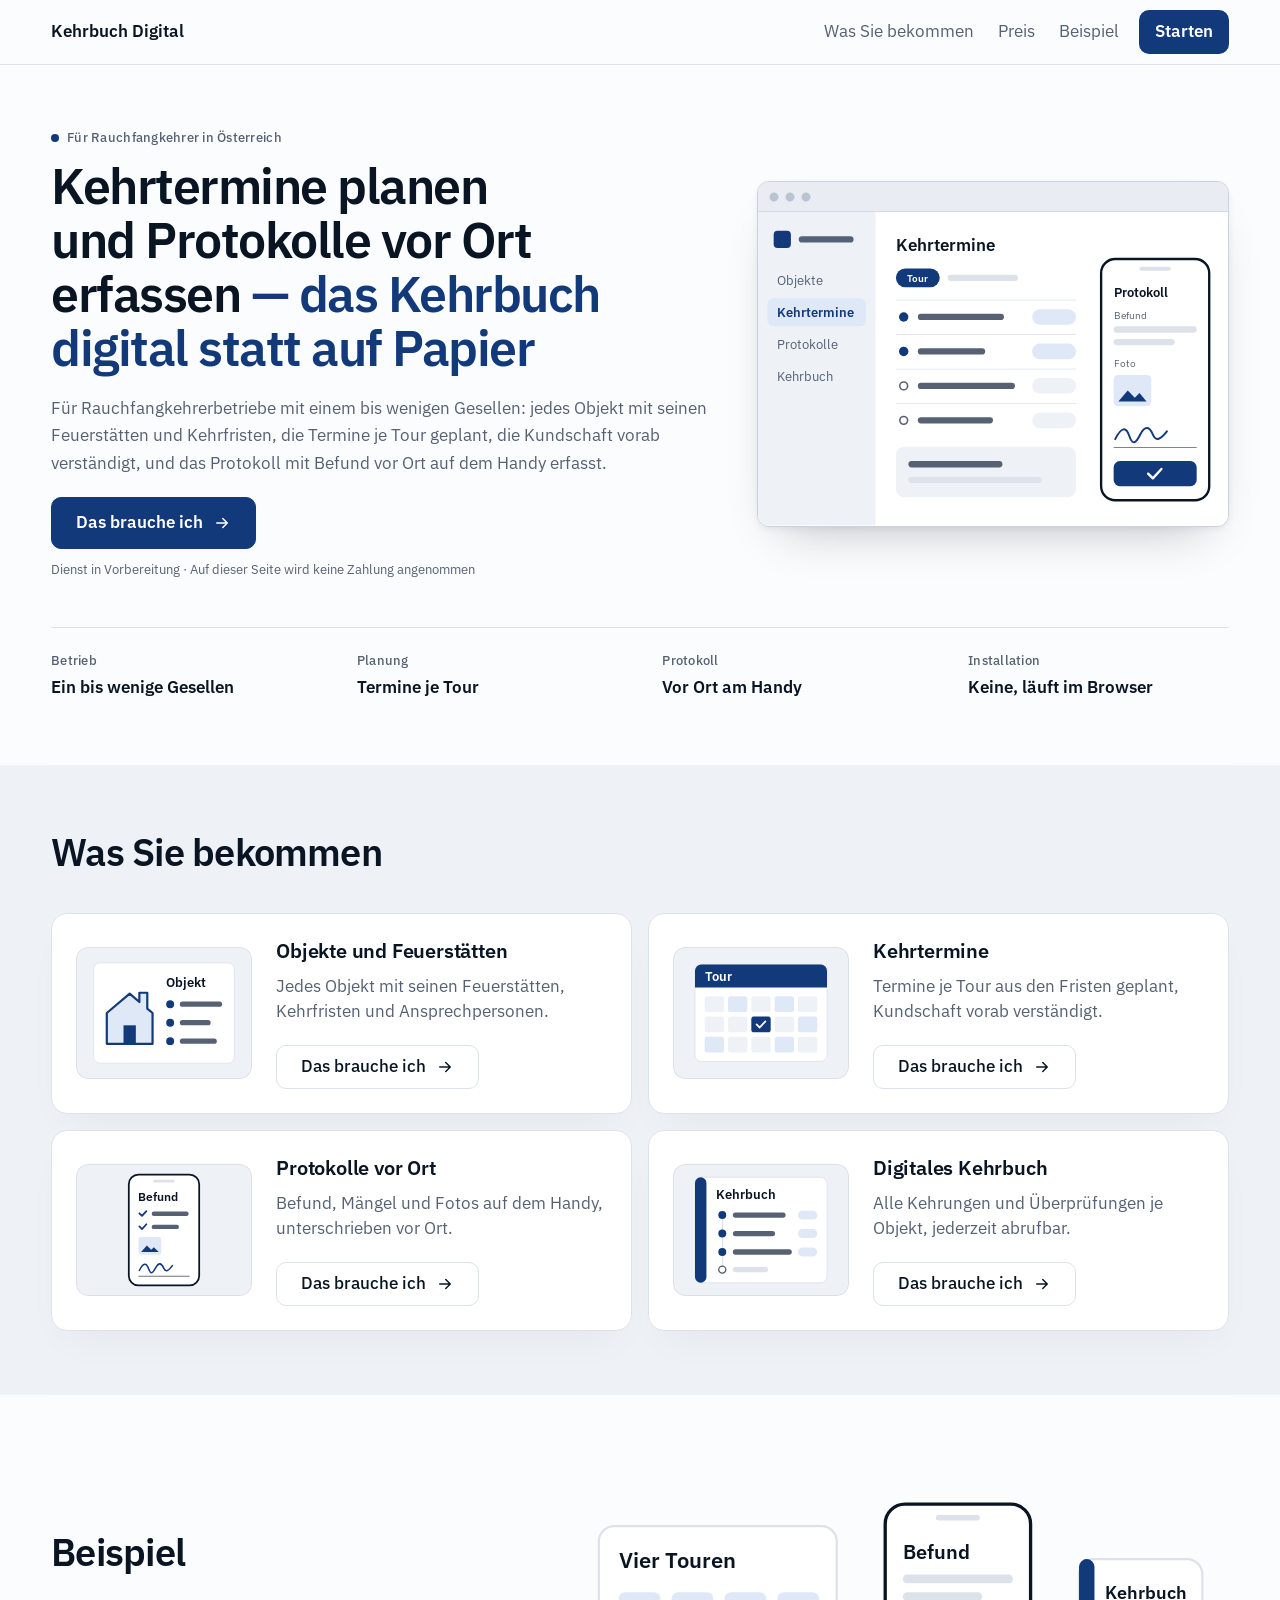
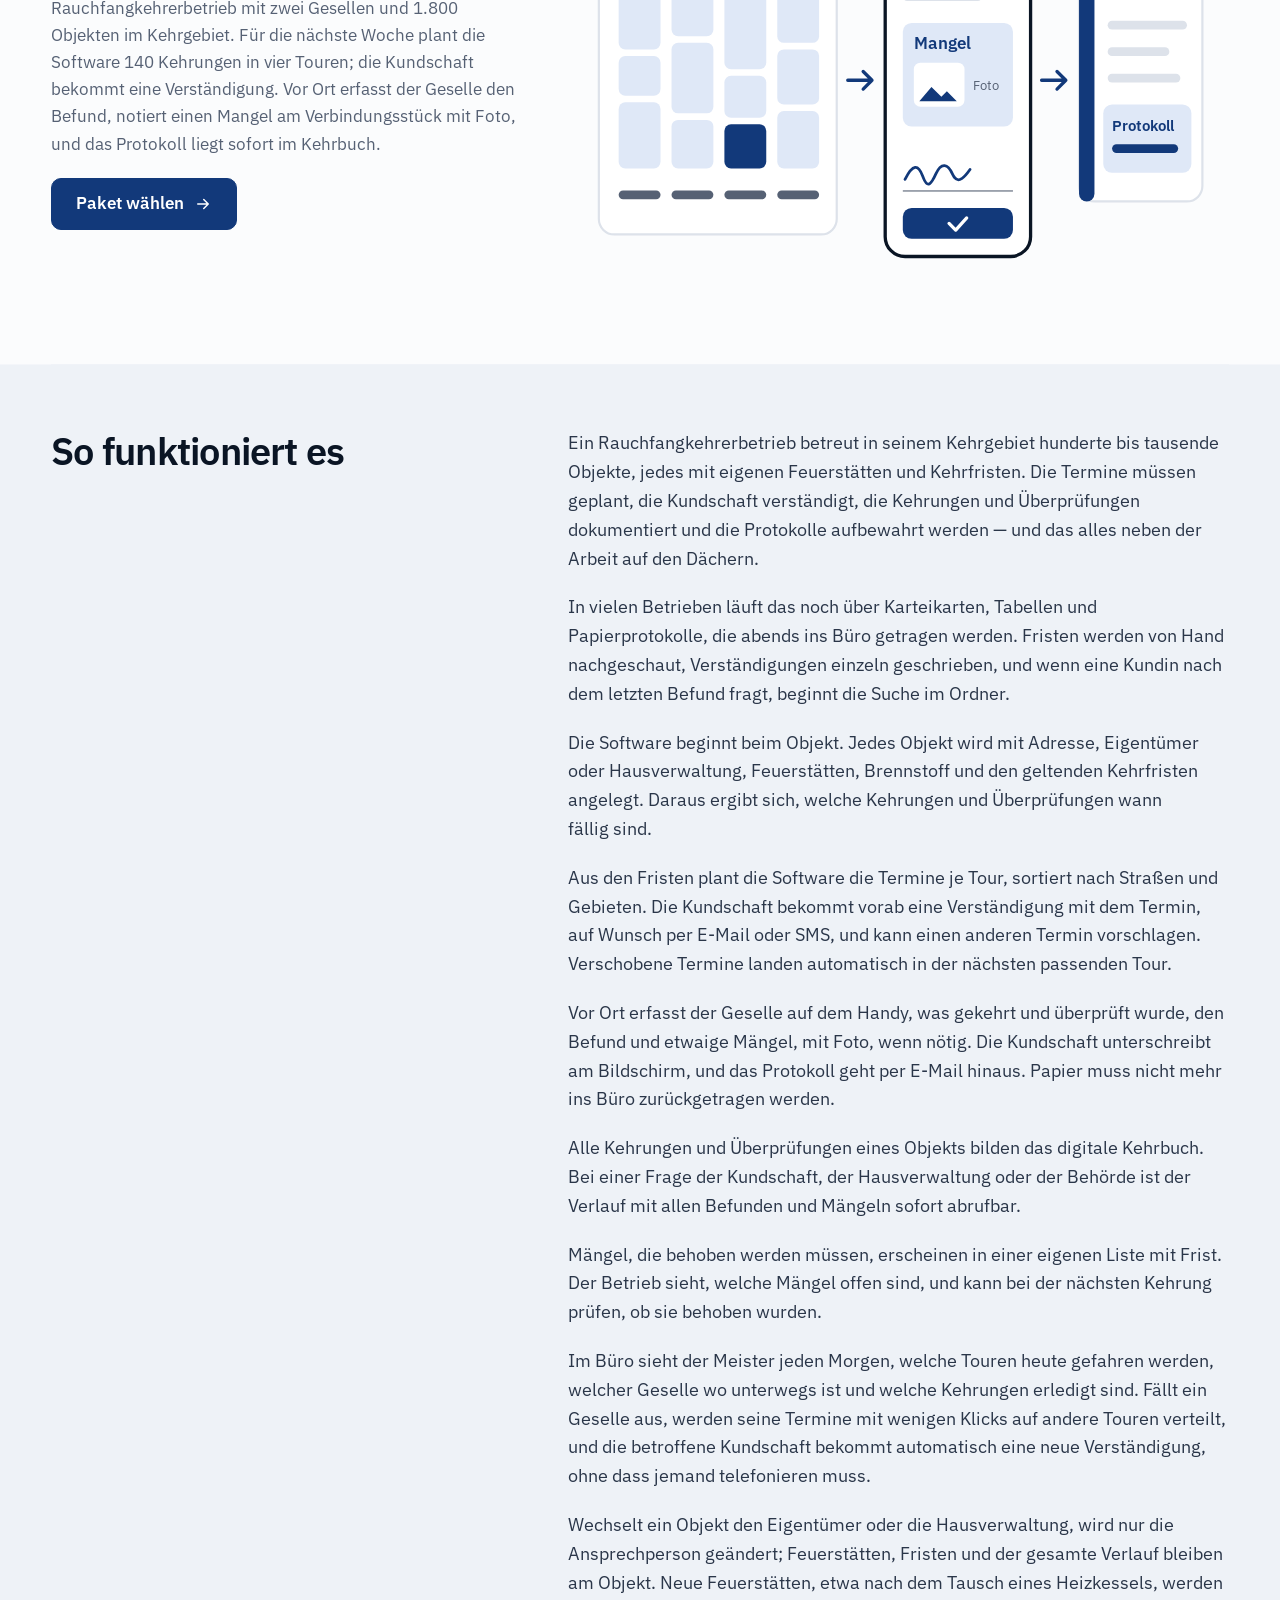
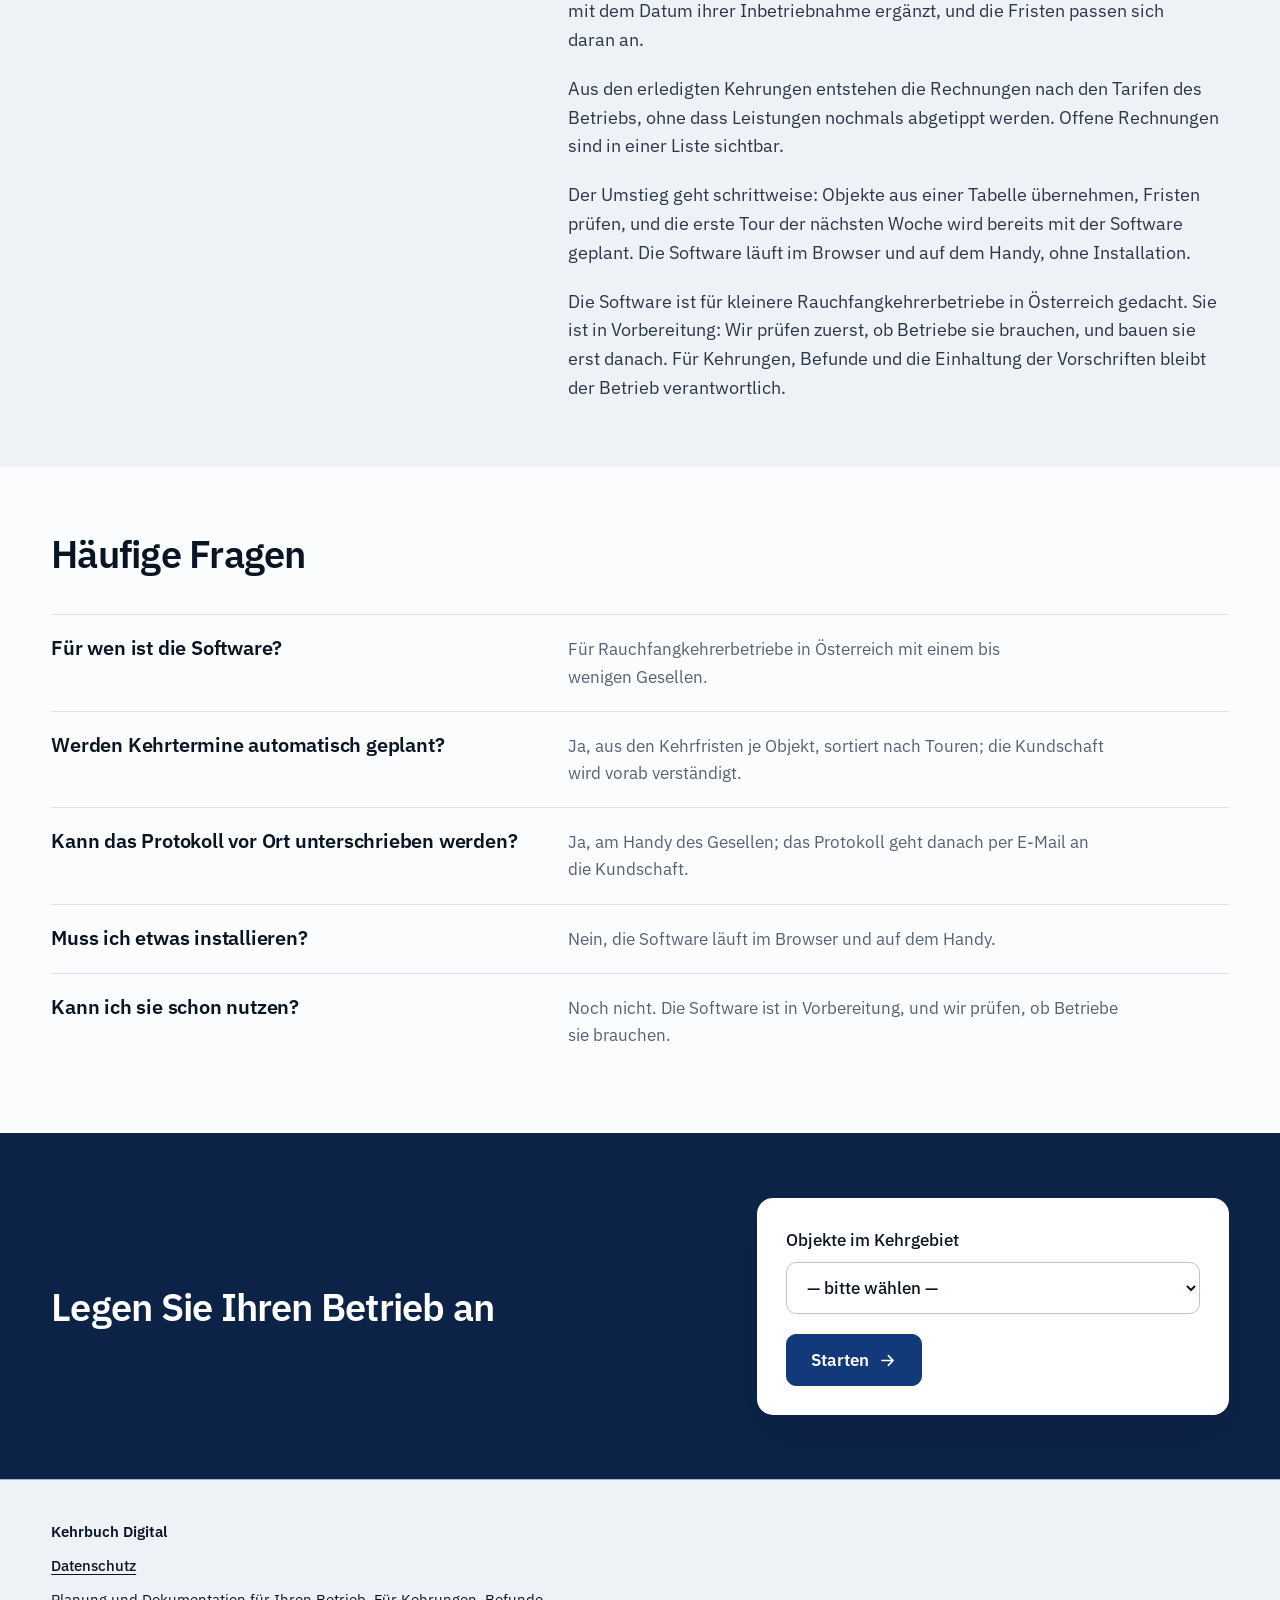
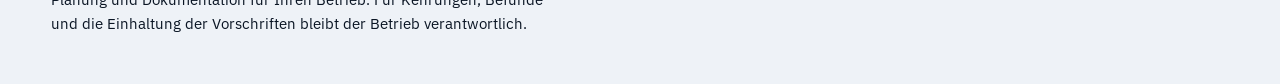
==== commit 1cf2f7b2: "Example heading without the disclaimer; example drawing without outer frame Co-Authored-By: Claude F" ====
--- a/index.html
+++ b/index.html
@@ -268,7 +268,7 @@
 
   <section id="beispiel" class="split flip" data-view="example_view">
     <div class="stack">
-      <h2>Beispiel (fiktive Daten)</h2>
+      <h2>Beispiel</h2>
       <p>Rauchfangkehrerbetrieb mit zwei Gesellen und 1.800 Objekten im Kehrgebiet. Für die nächste Woche plant die Software 140 Kehrungen in vier Touren; die Kundschaft bekommt eine Verständigung. Vor Ort erfasst der Geselle den Befund, notiert einen Mangel am Verbindungsstück mit Foto, und das Protokoll liegt sofort im Kehrbuch.</p>
       <a class="button" href="price.html" data-ev="click_cta_after_example">Paket wählen</a>
     </div>
--- a/variant.css
+++ b/variant.css
@@ -1,4 +1,4 @@
-/* Final sample v11 — one layer (СМ-45): tokens in :root, then general rules.
+/* Final sample v12 — one layer (СМ-45): tokens in :root, then general rules.
    Owner's ten choices: layout 17 · IBM Plex Sans · navy palette · background 06 (grey bands, dark form band) ·
    shape 02 (medium radius) · cards 05 (2×2, picture on the side) · hero 07 (picture in a window frame) ·
    density 02 (compact) · header 07 (button in header, light-grey footer) · motion 04 (load cascade only).
@@ -141,13 +141,14 @@
 .tile p { line-height: var(--leading-snug); }
 .art { width: 100%; aspect-ratio: 4 / 3; overflow: hidden; border-radius: var(--radius-inner); background: var(--canvas); }
 .art img, .art svg { display: block; width: 100%; height: 100%; object-fit: cover; border-radius: inherit; }   /* picture: image file or inline drawing */
-.art img, .art svg, .shot { outline: 1px solid rgba(10, 21, 36, .08); outline-offset: -1px; }   /* hairline so pale pictures do not melt into the card */
-.shot { display: block; align-self: center; width: 100%; height: auto; aspect-ratio: 3 / 2; object-fit: cover; border: 1px solid var(--line); border-radius: var(--radius-card); box-shadow: var(--shadow); }
+.art img, .art svg { outline: 1px solid rgba(10, 21, 36, .08); outline-offset: -1px; }   /* hairline so pale pictures do not melt into the card */
+.shot { display: block; align-self: center; width: 100%; height: auto; aspect-ratio: 3 / 2; object-fit: cover; border-radius: var(--radius-card); }   /* no frame of its own: the drawing already has cards inside */
 .window { margin: 0; align-self: center; overflow: hidden; background: var(--surface); border: 1px solid #c9d2e0; border-radius: var(--radius-inner); box-shadow: 0 24px 48px -26px rgba(10, 21, 36, .30), 0 2px 6px rgba(10, 21, 36, .06); }
 .window::before { content: ""; display: block; height: 30px; border-bottom: 1px solid #d5dbe6;
   background: radial-gradient(circle at 16px 15px, var(--line-strong) 4px, transparent 5px), radial-gradient(circle at 32px 15px, var(--line-strong) 4px, transparent 5px),
     radial-gradient(circle at 48px 15px, var(--line-strong) 4px, transparent 5px), #e9edf3; }
-.window .shot { border: 0; border-radius: 0; box-shadow: none; outline: 0; }
+.window .shot { border-radius: 0; }
+svg.shot:not(.window *) > rect:first-child { fill: none; }   /* example drawing: no grey panel behind its cards — one frame level less */
 .facts { grid-column: 1 / -1; display: grid; grid-template-columns: repeat(4, minmax(0, 1fr)); gap: 1rem var(--gap); margin: 1.5rem 0 0; padding-top: 1.5rem; border-top: 1px solid var(--line); }
 .facts dt { font: 500 var(--text-meta)/1.4 var(--font-sans); letter-spacing: .02em; color: var(--steel); }
 .facts dd { margin: .25rem 0 0; font-weight: 600; }
